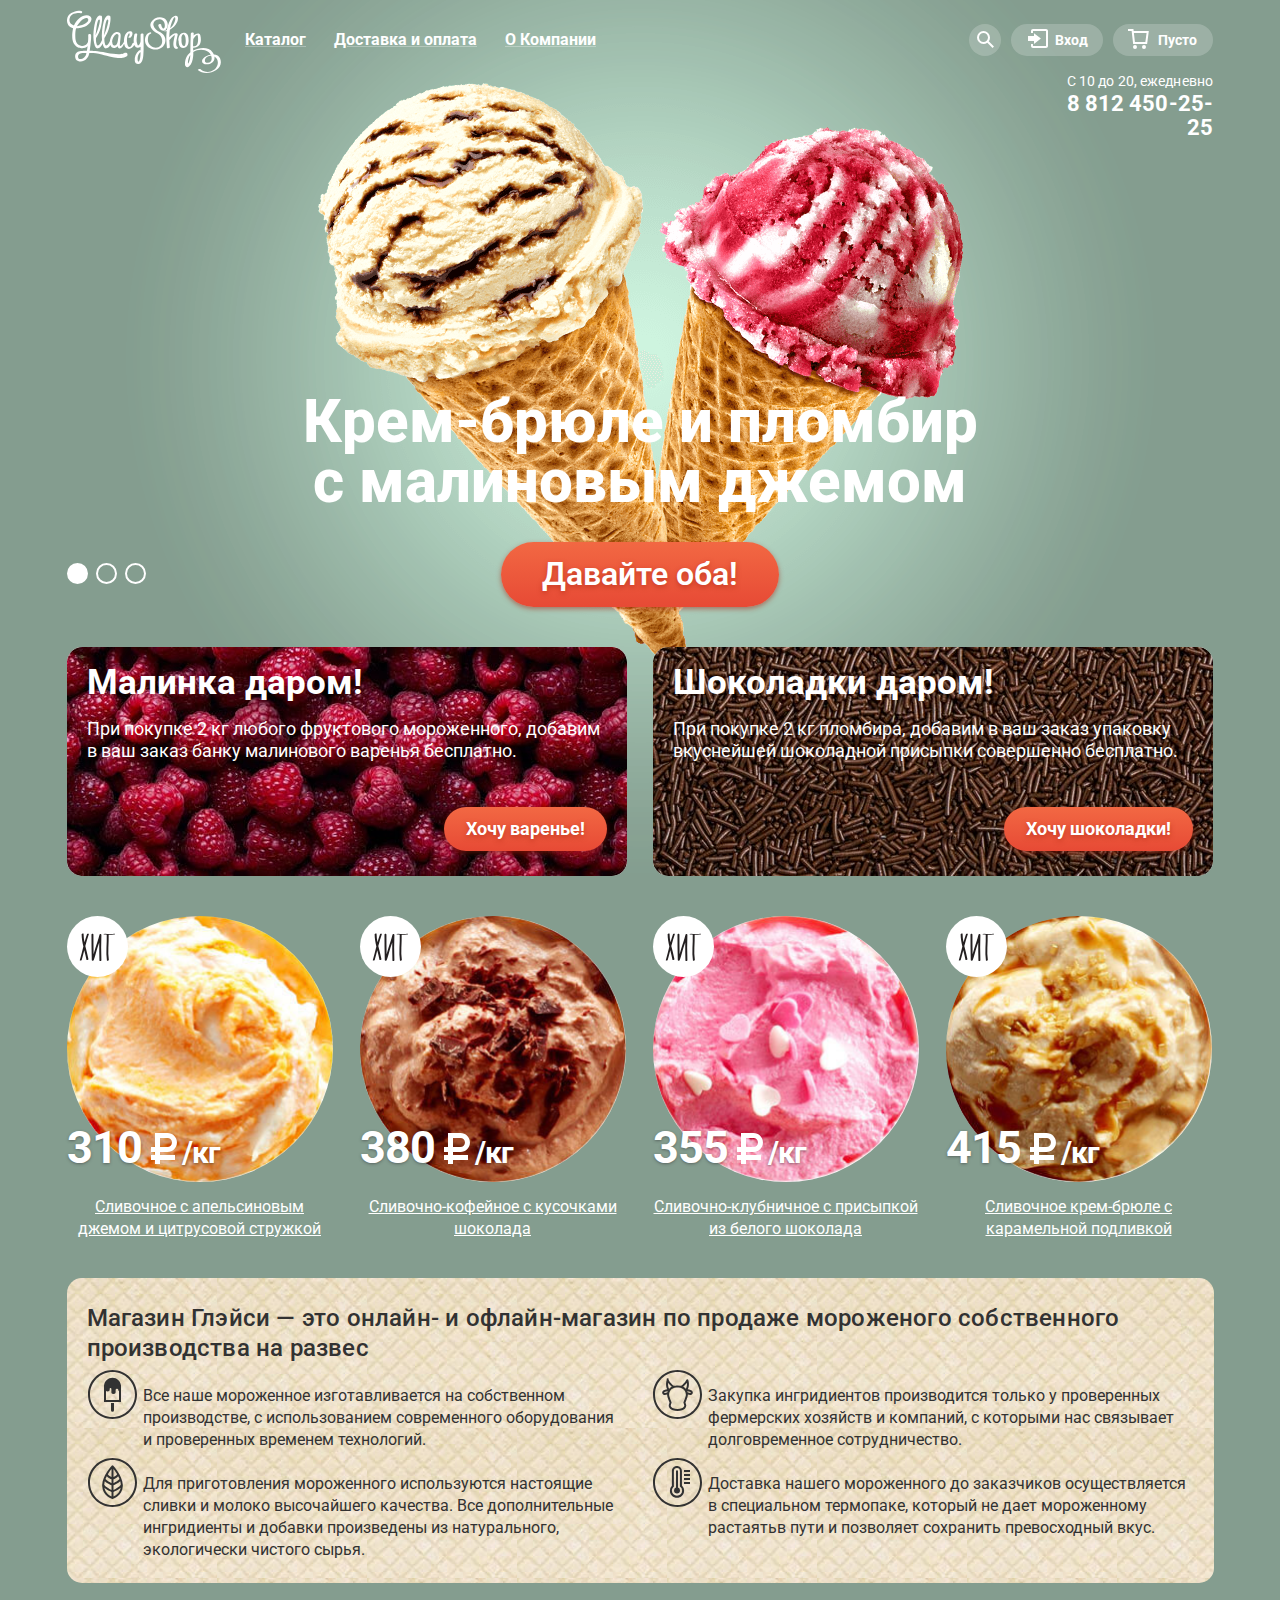
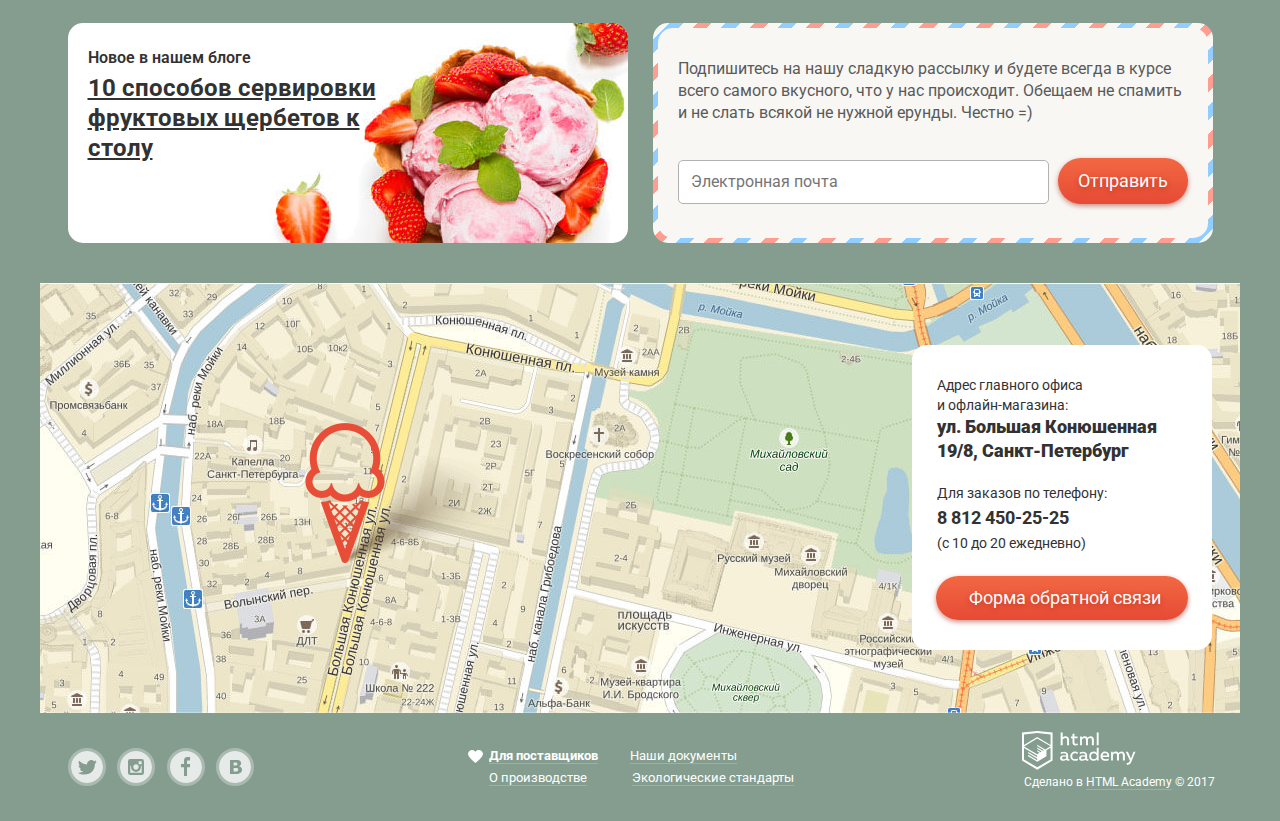
==== index.html @ e9cccf76 "fix bug in IE" ====
<!DOCTYPE html>
<html lang="ru">
  <head>
    <meta charset="UTF-8">
    <title>HTML Academy: Глейси</title>
    <link rel="stylesheet" href="css/normalize.css">
    <link rel="stylesheet" href="css/style.css">
  </head>
  <body>
		<input class="visually-hidden" type="radio" id="product-1" name="toggle" checked>
		<input class="visually-hidden" type="radio" id="product-2" name="toggle">
		<input class="visually-hidden" type="radio" id="product-3" name="toggle">
    <div class="main-content">
    	<div class="site-wrapper">
			  <header class="main-header">
	    	<nav class="header-nav">
		    	<img class="top-header-logo" src="img/svg/logo-big.svg" width="154" height="64" alt="Логотип интернет-магазина мороженного &laquo;Gllacy Shop&raquo;">
		    		<ul class="header-left-navigation-list">
		    			<li class="header-left-navigation-item">
		    				<a class="header-left-navigation-link" href="#">Каталог</a>
				    			<ul class="dropdown-inner">
				    				<li class="dropdown-inner-item dropdown-underline">
				    					<a class="dropdown-inner-link inner-title">Новинки</a>
				    				</li>
				    				<li class="dropdown-inner-item">
				    					<a href="catalog.html" class="dropdown-inner-link">Сливочное</a>
				    				</li>
				    				<li class="dropdown-inner-item">
				    					<a href="#" class="dropdown-inner-link">Щербеты</a>
				    				</li>
				    				<li class="dropdown-inner-item">
				    					<a href="#" class="dropdown-inner-link">Фруктовый лед</a>
				    				</li>
				    				<li class="dropdown-inner-item">
				    					<a href="#" class="dropdown-inner-link">Мелорин</a>
				    				</li>
				    			</ul>
		    				</li>
		    			<li class="header-left-navigation-item">
		    				<a class="header-left-navigation-link" href="#">Доставка и оплата</a>
		    			</li>
		    			<li class="header-left-navigation-item">
		    				<a class="header-left-navigation-link" href="#">О Компании</a>
		    			</li>
		    		</ul>
					<ul class="header-right-navigation-list _main-list">
						<li class="header-right-navigation-item _main-item">
							<a class="header-right-navigation-link user-search _main-search" href="#">
								<svg xmlns="http://www.w3.org/2000/svg" xmlns:xlink="http://www.w3.org/1999/xlink" width="35" height="35" viewBox="0 0 35 35">
									<path class="lens" fill="#FFF" d="M16.958 15.527L11.75 10.32A6.455 6.455 0 0 0 13 6.5 6.5 6.5 0 1 0 6.5 13a6.465 6.465 0 0 0 3.839-1.263l5.205 5.204 1.414-1.414zM6.5 11C4.019 11 2 8.981 2 6.5S4.019 2 6.5 2 11 4.019 11 6.5 8.981 11 6.5 11z"></path>
								</svg>
							</a>
							<form action="#" method="POST">
								<label for="user-search" class="user-search-field">
									<span class="visually-hidden">Поиск</span>
									<input type="text" class="user-search-text common-inputs" id="user-search" name="user-search" placeholder="Что ищем?">
								</label>
							</form>
						</li>
						<li class="header-right-navigation-item _main-item">
							<a class="header-right-navigation-link user-login _main-login" href="#">
								<svg xmlns="http://www.w3.org/2000/svg" xmlns:xlink="http://www.w3.org/1999/xlink" width="21" height="19" viewBox="0 0 21 19">
									<g fill="#FFF">
										<path class="login" d="M6 14.875L12.917 9.5 6 4.125v2.917H-.042v4.917H6z"></path>
										<path class="login" d="M18 0H5C3.9 0 3 .9 3 2v2h2V2h13v15H5v-2H3v2c0 1.1.9 2 2 2h13c1.1 0 2-.9 2-2V2c0-1.1-.9-2-2-2z"></path>
									</g>
								</svg>
								Вход
							</a>
							<ul class="user-login-list">
								<li>
									<h2 class="visually-hidden">Вход в личный кабинет</h2>
									<form class="user-login-form">
										<p class="user-login-item">
											<label for="user-login" class="visually-hidden">Электронная почта</label>
											<input type="text" class="user-email-text input-width common-inputs" name="user-login" id="user-login" placeholder="Электронная почта" required>
										</p>
										<p class="user-login-item">
											<label for="user-password" class="visually-hidden">Пароль</label>
											<input type="text" class="user-password-text input-width common-inputs" name="user-password" id="user-password" placeholder="Пароль" required>
										</p>
										<div class="links-wrapper">
											<p class="links-block">
												<a href="#" class="forgot-password">Забыли пароль?</a>
												<a href="#" class="new-registration">Новая регистрация</a>
											</p>
											<input type="submit" name="form-enter-btn" class="form-enter-btn btn-red-shadow" value="Войти">
										</div>
									</form>								
								</li>
							</ul>
						</li>
						<li class="header-right-navigation-item _main-item">
							<a class="header-right-navigation-link user-basket _main-basket" href="#">
								<svg xmlns="http://www.w3.org/2000/svg" width="21" height="20" viewBox="0 0 21 20">
									<g class="basket" fill="#FFF">
										<path d="M5.657 2.031L5.422 0H0v2h3.64l1.5 13h13.988l1.699-12.969H5.657zM17.372 13H6.922L5.888 4.031h12.66L17.372 13z"></path>
										<circle cx="6.984" cy="18" r="2"></circle><circle cx="15.984" cy="18" r="2"></circle>
									</g>
								</svg>
								Пусто
							</a>
						</li>
					</ul>
	    	</nav>
	  		<p class="header-right-contacts">
					С 10 до 20, ежедневно
					<span class="nav-working-tel">8 812 450-25-25</span>
				</p>
	    </header>

	    <h1 class="visually-hidden">Интернет-магазин мороженного &laquo;Gllacy Shop&raquo;</h1>
			<section class="main-present">
				<figure class="main-slider">
					<div class="slider-controls">
						<label for="product-1">Первый</label>
						<label for="product-2">Второй</label>
						<label for="product-3">Третий</label>
					</div>

					<ul class="slider-list">
						<li class="slider-item current-slide" id="raspberry-slide">
							<h3 class="slide-title">Крем-брюле и пломбир с малиновым джемом</h3>
							<a class="slide-btn-link btn-red-shadow" href="#">Давайте оба!</a>
						</li>
						<li class="slider-item current-slide" id="lemon-slide">
							<h3 class="slide-title">Шоколадный пломбир и лимонный сорбет</h3>
							<a class="slide-btn-link btn-red-shadow" href="#">Давайте оба!</a>
						</li>
						<li class="slider-item current-slide" id="strawberry-slide">
							<h3 class="slide-title">Пломбир с помадкой и клубничный щербет</h3>
							<a class="slide-btn-link btn-red-shadow" href="#">Давайте оба!</a>
						</li>
					</ul>
				</figure>
			</section>
			<section class="promo-block">
				<ul class="promo-list">
					<li class="promo-list-item raspberries-bg">
						<h3 class="promo-third-title">Малинка даром!</h3>
						<p class="promo-text raspberries-description">
							При покупке 2 кг любого фруктового мороженного, добавим в ваш заказ банку малинового варенья бесплатно.
						</p>
						<a class="get-btn raspberries-get-btn btn-red-shadow" href="#">Хочу варенье!</a>
					</li>
					<li class="promo-list-item chokolate-bg">
						<h3 class="promo-third-title">Шоколадки даром!</h3>
						<p class="promo-text chokolate-description">
							При покупке 2 кг пломбира, добавим в ваш заказ упаковку вкуснейшей шоколадной присыпки совершенно бесплатно.
						</p>
						<a class="get-btn chokolate-get-btn btn-red-shadow" href="#">Хочу шоколадки!</a>
					</li>
				</ul>
			</section>
			<section class="catalog-block _main-catalog-block">
				<ul class="catalog-list">
					<li class="catalog-item item-before">
						<img class="catalog-item-img" alt="Сливочное с апельсиновым джемом и цитрусовой стружкой" width="266" height="266" src="img/jpeg/ice-orange.jpg">
						<p class="catalog-item-sum">310 <span class="total-amount">
							<svg xmlns="http://www.w3.org/2000/svg" width="31" height="36" viewBox="0 0 31 36"><path fill="#FFF" d="M11 21h7.451c5.247 0 9.5-4.253 9.5-9.5S23.698 2 18.451 2H6v14H2v5h4v3H2v5h4v4h5v-4h15v-5H11v-3zm0-14h7.451v-.03a4.53 4.53 0 0 1 0 9.06V16H11V7z"></path></svg>
						</span><span class="ice-weight">/кг</span></p>					
						<a class="catalog-item-link" href="#"><h3 class="catalog-item-title">Сливочное с апельсиновым джемом и цитрусовой стружкой</h3></a>
						<a class="catalog-fast-preview btn-red-shadow">Быстрый просмотр</a>
					</li>
					<li class="catalog-item item-before">
						<img class="catalog-item-img" alt="Сливочно-кофейное с кусочками шоколада" width="266" height="266" src="img/jpeg/ice-choco.jpg">
						<p class="catalog-item-sum">380 <span class="total-amount">
							<svg xmlns="http://www.w3.org/2000/svg" width="31" height="36" viewBox="0 0 31 36"><path fill="#FFF" d="M11 21h7.451c5.247 0 9.5-4.253 9.5-9.5S23.698 2 18.451 2H6v14H2v5h4v3H2v5h4v4h5v-4h15v-5H11v-3zm0-14h7.451v-.03a4.53 4.53 0 0 1 0 9.06V16H11V7z"></path></svg>
						</span><span class="ice-weight">/кг</span></p>					
						<a class="catalog-item-link" href="#"><h3 class="catalog-item-title">Сливочно-кофейное с кусочками шоколада</h3></a>
						<a class="catalog-fast-preview btn-red-shadow">Быстрый просмотр</a>
					</li>
					<li class="catalog-item item-before">
						<img class="catalog-item-img" alt="Сливочно-клубничное с присыпкой из белого шоколада" width="266" height="266" src="img/jpeg/ice-strawberry.jpg">
						<p class="catalog-item-sum">355 <span class="total-amount">
							<svg xmlns="http://www.w3.org/2000/svg" width="31" height="36" viewBox="0 0 31 36"><path fill="#FFF" d="M11 21h7.451c5.247 0 9.5-4.253 9.5-9.5S23.698 2 18.451 2H6v14H2v5h4v3H2v5h4v4h5v-4h15v-5H11v-3zm0-14h7.451v-.03a4.53 4.53 0 0 1 0 9.06V16H11V7z"></path></svg>
						</span><span class="ice-weight">/кг</span></p>					
						<a class="catalog-item-link" href="#"><h3 class="catalog-item-title">Сливочно-клубничное с присыпкой из белого шоколада</h3></a>
						<a class="catalog-fast-preview btn-red-shadow">Быстрый просмотр</a>
					</li>
					<li class="catalog-item item-before">
						<img class="catalog-item-img" alt="Сливочное крем-брюле с карамельной подливкой" width="266" height="266" src="img/jpeg/ice-caramel.jpg">
						<p class="catalog-item-sum">415 <span class="total-amount">
							<svg xmlns="http://www.w3.org/2000/svg" width="31" height="36" viewBox="0 0 31 36"><path fill="#FFF" d="M11 21h7.451c5.247 0 9.5-4.253 9.5-9.5S23.698 2 18.451 2H6v14H2v5h4v3H2v5h4v4h5v-4h15v-5H11v-3zm0-14h7.451v-.03a4.53 4.53 0 0 1 0 9.06V16H11V7z"></path></svg>
						</span><span class="ice-weight">/кг</span></p>					
						<a class="catalog-item-link" href="#"><h3 class="catalog-item-title">Сливочное крем-брюле с карамельной подливкой</h3></a>
						<a class="catalog-fast-preview btn-red-shadow">Быстрый просмотр</a>
					</li>
				</ul>
			</section>
			<section class="about-info">			
				<p class="waffle-title">
					<b class="gllacy-title">Магазин Глэйси — это онлайн- и офлайн-магазин по продаже мороженого собственного производства на развес</b>
				</p>
				<ul class="features-list">
					<li class="features-item features-eskimo-icon">
						Все наше мороженное изготавливается на собственном производстве, с использованием современного оборудования и проверенных временем технологий.
					</li>
					<li class="features-item features-cow-icon">
						Закупка ингридиентов производится только у проверенных фермерских хозяйств и компаний, с которыми нас связывает долговременное сотрудничество.
					</li>
					<li class="features-item features-leaf-icon">
						Для приготовления мороженного используются настоящие сливки и молоко высочайшего качества. Все дополнительные ингридиенты и добавки произведены из натурального, экологически чистого сырья.
					</li>
					<li class="features-item features-therm-icon">
						Доставка нашего мороженного до заказчиков осуществляется в специальном термопаке, который не дает мороженному растаятьв пути и позволяет сохранить превосходный вкус.
					</li>
				</ul>
			</section>
			<section class="blog-container">
				<div class="subscription-block-rubric">
					<p class="rubric-text rubric-title">Новое в нашем блоге</p>
					<p class="rubric-text rubric-paragraph">
						<a class="rubric-link" href="#">10 способов сервировки фруктовых щербетов к столу</a>
					</p>
				</div>
				<div class="subscription-block">
					<div class="subscribe-inner">
						<p class="subscribe-info">
							Подпишитесь на нашу сладкую рассылку и будете всегда в курсе всего самого вкусного, что у нас происходит.
							Обещаем не спамить и не слать всякой не нужной ерунды. Честно =)
						</p>
						<form class="subscribe-mailing">
							<label for="email" class="visually-hidden">Электронная почта</label>
							<input type="email" id="email" placeholder="Электронная почта">
							<label for="sent" class="visually-hidden">Отправить</label>
							<button class="btn-sent-email btn-red-shadow" type="submit" id="sent">Отправить</button>
						</form>
					</div>
				</div>
			</section>
			<footer class="main-footer">
				<div class="map-container-pin">
					<div class="address-container">
						<p class="address-normal">Адрес главного офиса и офлайн-магазина:</p>
						<p class="address-bold"><b>ул. Большая Конюшенная 19/8, Санкт-Петербург</b></p>
						<p class="address-normal">Для заказов по телефону:</p>
						<span class="address-bold">8 812 450-25-25</span>
						<p class="address-normal time-interval">(с 10 до 20 ежедневно)</p>
						<a class="callback-btn btn-red-shadow" href="#">Форма обратной связи</a>
					</div>
					<img src="img/jpeg/map.jpg" alt="Наш адрес" class="image-map">
				</div>
				<div class="footer-bottom">
					<ul class="social-list">
						<li class="social-item">
							<a class="social-btn social-btn-twitter" href="#">
								<span class="visually-hidden">Twitter</span>
								<svg xmlns="http://www.w3.org/2000/svg" width="32" height="32" viewBox="0 0 32 32">
									<path class="twitter" fill="#e6ebe9" d="M16 0C7.164 0 0 7.164 0 16c0 8.837 7.164 16 16 16 8.837 0 16-7.163 16-16 0-8.836-7.163-16-16-16zm7.944 12.809c-.251 6.516-3.463 10.832-10.992 10.702h-.486c-.447 0-4.543-.443-5.344-1.823 2.479.19 4.247-.406 5.12-1.136-1.048-.289-2.923-.461-3.251-2.848.384.104.618.221 1.299.113-1.307-.824-2.758-1.519-2.679-3.643.311.317 1.164.518 1.46.457-.768-.233-2.149-3.244-.974-4.781 1.984 1.79 4.075 3.482 7.804 3.643.227-2.214 1.24-3.699 3.168-4.325 1.84-.479 3.255.26 3.901 1.138.737-.224 1.453-.466 2.193-.685-.004.833-.569 1.463-.935 1.709.747.165 1.423-.475 1.423-.475-.184.963-1.094 1.725-1.707 1.954z"></path>
								</svg>
							</a>
						</li>
						<li class="social-item">
							<a class="social-btn social-btn-instagram" href="#">
								<span class="visually-hidden">Instagram</span>
								<svg xmlns="http://www.w3.org/2000/svg" width="32" height="32" viewBox="0 0 32 32">
									<g fill="#e6ebe9">
										<path class="instagram" d="M20.916 16a4.938 4.938 0 1 1-9.877 0c0-.394.051-.773.138-1.14h-.897v6.838h11.396V14.86h-.897c.086.367.137.746.137 1.14z"></path>
										<path class="instagram" d="M15.978 18.659c1.466 0 2.659-1.193 2.659-2.659s-1.193-2.659-2.659-2.659c-1.466 0-2.659 1.193-2.659 2.659s1.192 2.659 2.659 2.659zm2.659-8.357h3.039v3.039h-3.039z"></path>
										<path class="instagram" d="M16 0C7.164 0 0 7.164 0 16c0 8.837 7.164 16 16 16 8.837 0 16-7.163 16-16 0-8.836-7.163-16-16-16zm7.955 21.698a2.285 2.285 0 0 1-2.279 2.279H10.279A2.285 2.285 0 0 1 8 21.698V10.302a2.286 2.286 0 0 1 2.279-2.279h11.396a2.286 2.286 0 0 1 2.279 2.279v11.396z"></path>
									</g>
								</svg>
							</a>
						</li>
						<li class="social-item">
							<a class="social-btn social-btn-facebook" href="#">
								<span class="visually-hidden">Facebook</span>
								<svg xmlns="http://www.w3.org/2000/svg" width="32" height="32" viewBox="0 0 32 32">
									<path class="facebook" fill="#e6ebe9" d="M16 0C7.164 0 0 7.163 0 16s7.164 16 16 16c8.837 0 16-7.164 16-16S24.837 0 16 0zm4.062 9.455h-3.021v3.444h3.021v3.445h-3.021v8.61H14.02v-8.61H11v-3.445h3.021V9.455c0-1.902 1.353-3.445 3.021-3.445h3.021v3.445z"></path>
								</svg>
							</a>
						</li>
						<li class="social-item">
							<a class="social-btn social-btn-vkontakte" href="#">
								<span class="visually-hidden">Vkontakte</span>
								<svg xmlns="http://www.w3.org/2000/svg" width="32" height="32" viewBox="0 0 32 32">
									<g fill="#e6ebe9">
										<path class="vkontakte" d="M16.637 14.495c.402-.019.719-.082.951-.188.326-.145.54-.33.641-.559.101-.229.15-.496.15-.797 0-.232-.058-.465-.174-.697-.116-.232-.322-.405-.617-.517-.264-.1-.592-.155-.984-.165a76.242 76.242 0 0 0-1.652-.014h-.339v2.965h.565c.571 0 1.057-.009 1.459-.028zm1.481 2.589c-.282-.081-.672-.125-1.166-.132a127.97 127.97 0 0 0-1.55-.009h-.79v3.493h.264c1.014 0 1.74-.003 2.18-.009a3.2 3.2 0 0 0 1.212-.245c.377-.157.633-.364.774-.625s.214-.562.214-.9c0-.446-.088-.788-.261-1.03-.17-.241-.464-.423-.877-.543z"></path>
										<path class="vkontakte" d="M16 0C7.164 0 0 7.164 0 16c0 8.837 7.164 16 16 16 8.837 0 16-7.163 16-16 0-8.836-7.163-16-16-16zm6.602 20.531a3.73 3.73 0 0 1-1.124 1.327c-.552.415-1.161.71-1.823.886s-1.501.264-2.519.264h-6.121V8.987h5.443c1.13 0 1.957.038 2.48.113a5.126 5.126 0 0 1 1.561.5c.533.27.929.632 1.189 1.087.26.455.392.975.392 1.558 0 .678-.179 1.278-.536 1.795-.358.518-.863.92-1.517 1.208v.075c.917.182 1.642.559 2.179 1.13.537.571.807 1.325.807 2.261 0 .678-.138 1.283-.411 1.817z"></path>
									</g>
								</svg>
							</a>
						</li>
					</ul>
					<ul class="footer-subnavigation">
						<li class="footer-subnavigation-item">
							<a class="footer-subnavigation-link footer-link-heart" href="#">Для поставщиков</a>
						</li>
						<li class="footer-subnavigation-item">
							<a class="footer-subnavigation-link" href="#">Наши документы</a>
						</li>
						<li class="footer-subnavigation-item">
							<a class="footer-subnavigation-link" href="#">О производстве</a>
						</li>
						<li class="footer-subnavigation-item">
							<a class="footer-subnavigation-link" href="#">Экологические стандарты</a>
						</li>
					</ul>
					<div class="footer-copyright">
						<p class="footer-copyright-text">
							<a class="go-to-htmlacademy" href="https://htmlacademy.ru/intensive/htmlcss">
								<img src="img/svg/logo-htmlacademy-small.svg" alt="Логотип HTMLAcademy" width="120" height="39" class="footer-studio-logo">
							</a>
							Сделано в <a class="footer-studio-label" href="https://htmlacademy.ru/intensive/htmlcss">HTML Academy</a> © 2017
						</p>
					</div>
				</div>
			</footer>
				<div class="fixed-wrap fixed-wrap__modal">
					<div class="modal">
						<div class="modal-container">
							<div class="move-container"></div>
							<form class="feedback-form">
								<button class="feedback-btn-close" type="button">
									<span class="visually-hidden">Закрыть модальное окно</span>
								</button>
								<p class="feedback-title">Мы обязательно вам ответим!</p>
								<label for="feedback-name"></label>
								<input class="feedback-name common-inputs" type="text" id="feedback-name" name="feedback-name" placeholder="Как Вас зовут?">
								<label for="feedback-email"></label>
								<input class="feedback-email common-inputs" type="email" id="feedback-email" name="feedback-email" placeholder="Ваша почта для ответа?">
								<textarea class="feedback-area" name="feedback-area" id="feedback-area" cols="45" rows="7" placeholder="Напишите что-нибудь..."></textarea>
								<input class="btn-feedback-submit btn-red-shadow" type="submit" value="Отправить">
							</form>
						</div>
					</div>
				</div>
			</div>
    </div>
    <script src="js/main.js"></script>
  </body>
</html>
---- css/style.css ----
@import url('https://fonts.googleapis.com/css?family=Roboto:400,700&subset=cyrillic');

html,
body
{
    margin: 0;
    padding: 0;
}

body
{
    font-family: 'roboto', 'Arial', sans-serif;
    font-size: 16px;
    line-height: 20px;
}

.main-content
{
    -webkit-transition: background-image .5s ease,
    background-color .5s ease;
    -o-transition: background-image .5s ease,
    background-color .5s ease;
    transition: background-image .5s ease,
    background-color .5s ease;

    color: #fff;
    background-color: #849d8f;
    background-image: url(../img/jpeg/ice-big.png);
    background-repeat: no-repeat;
    background-position: top center;
}

.site-wrapper
{
    width: 1200px;
    margin: 0 auto;
}

.main-content::before,
.main-content::after
{
    visibility: hidden;

    content: '';
}

.main-content::before
{
    background-image: url(../img/jpeg/ice-big-2.png);
}

.main-content::after
{
    background-image: url(../img/jpeg/ice-big-3.png);
}

input[type='email'],
.common-inputs,
.feedback-area
{
    min-width: 345px;
    margin-right: 5px;
    padding: 10px;

    border: 1px solid #b2b2b2;
    border-radius: 5px;
    background-color: #fff;
}

input[type='email']:hover,
.common-inputs:hover
{
    -webkit-box-shadow: 0 0 0 1px rgba(211, 211, 210, 1) inset;
            box-shadow: 0 0 0 1px rgba(211, 211, 210, 1) inset;
}

.header-left-navigation-list,
.header-right-navigation-list,
.catalog-item,
.breadcrumbs-item,
.pagination-item,
.features-item,
.user-login-list
{
    list-style-type: none;
}

.header-left-navigation-link,
.main-navigation-link,
.catalog-navigation-link,
.page-number
{
    font-weight: bold;

    text-decoration: none;

    color: #fff;
    border-bottom: 1px solid rgb(157, 177, 165);
}

.main-header
{
    -webkit-box-sizing: border-box;
            box-sizing: border-box;
    padding: 10px 27px 0 27px;
    position: relative;
}

.header-nav
{
	position: relative;
    display: -webkit-box;
    display: -ms-flexbox;
    display: flex;
    margin-right: auto;
    margin-left: auto;

    -webkit-box-align: center;

        -ms-flex-align: center;

            align-items: center;
    -ms-flex-wrap: wrap;
        flex-wrap: wrap;
}

.top-header-logo
{
    -ms-flex-item-align: start;
        align-self: flex-start;
}

.header-left-navigation-list
{
display: -webkit-box;
display: -ms-flexbox;
display: flex;
    margin: 0;
    padding: 0;
    padding-left: 8px;
    -webkit-box-align: center;
        -ms-flex-align: center;
            align-items: center;
    -ms-flex-wrap: wrap;
        flex-wrap: wrap;
    margin-left: 2px;
}

._inner-left-nav-list {
	margin-bottom: 7px;
	margin-left: 2px;
}

.header-left-navigation-item
{
		position: relative;
    padding-bottom: 5px;
}

.header-left-navigation-link
{
    display: inline-block;
    padding: 7px 14px;
    border-bottom: none;
    font-size: 16px;
    line-height: 18px;
    -webkit-text-decoration: underline solid rgba(255, 255, 255, .3);
            text-decoration: underline solid rgba(255, 255, 255, .3);
}

.__page-active
{
    border-radius: 20px;
    background-color: #d07058;
    text-decoration: none;
}

.header-left-navigation-item:hover .header-left-navigation-link
{
    color: #000;
    border-bottom: none;
    border-radius: 25px;
    background-color: #fff;
}

.header-left-navigation-link:not(.__page-active):active {
  -webkit-box-shadow: inset 0px 2px 2px 0px rgba(105, 105, 105, .9);
          box-shadow: inset 0px 2px 2px 0px rgba(105, 105, 105, .9);
  background-color: #eaeaea;
  color: #000;
}

.header-left-navigation-item:hover .dropdown-inner
{
    display: block;
}

.dropdown-inner
{
    position: absolute;
    z-index: 1;
    top: 37px;

    display: none;
    overflow: hidden;

    width: 145px;
    margin: 0;
    padding: 0;

    list-style: none;

    border-radius: 5px;
    background-color: #f7f6f1;
}

.dropdown-inner-item
{
    width: 100%;
}

.dropdown-inner-link
{
    display: inline-block;

    width: 100%;
    padding: 7px 15px;

    text-decoration: none;

    color: #000;
}

.__link-active
{
    background-color: #d07058;
}

.dropdown-inner-link:not(.inner-title):hover
{
    background-color: rgba(251, 222, 216, .9);
}

.dropdown-inner-link:not(.__link-active):not(.inner-title):active {
	background-color: rgba(246, 181, 165, .9);
}

.inner-title
{
    font-weight: bold;

    background-image: -webkit-gradient(linear, left top, left bottom, from(#d1d0ce), to(#d1d0ce));

    background-image: -webkit-linear-gradient(#d1d0ce, #d1d0ce);

    background-image: -o-linear-gradient(#d1d0ce, #d1d0ce);

    background-image: linear-gradient(#d1d0ce, #d1d0ce);
    background-repeat: no-repeat;
    background-position: left 7px bottom;
    background-size: 128px 1px;
}

.header-right-navigation-list
{
    display: -webkit-box;
    display: -ms-flexbox;
    display: flex;

    width: 450px;
    margin: 0;
    margin-left: auto;
    padding: 0;

    -webkit-box-pack: end;

        -ms-flex-pack: end;

            justify-content: flex-end;
    -webkit-box-align: center;
        -ms-flex-align: center;
            align-items: center;
    -ms-flex-wrap: wrap;
        flex-wrap: wrap;
    font-size: 14px;
    line-height: 16px;
    margin-bottom: 7px;
}

._main-list {
	margin-bottom: 0;
}

.header-right-navigation-item {
	margin-left: 10px;
    position: relative;
    padding-bottom: 5px;
}

.header-right-navigation-item:hover .goods-of-basket
{
    z-index: 4;

    display: -webkit-box;

    display: -ms-flexbox;

    display: flex;
}

.header-right-navigation-link
{
    font-weight: bold;

    display: inline-block;
    vertical-align: middle;
    text-decoration: none;

    color: #fff;
}

.header-right-navigation-link:active {
  -webkit-box-shadow: inset 0px 2px 2px 0px rgba(105, 105, 105, .9);
          box-shadow: inset 0px 2px 2px 0px rgba(105, 105, 105, .9);
  background-color: #eaeaea;
  color: #000;
}

.user-search
{
    position: relative;

    width: 32px;
    height: 32px;

    text-align: center;

    border-radius: 50%;
    background-color: rgba(255, 255, 255, .2);
}

.header-right-navigation-item:hover .user-search,
.header-right-navigation-item:hover .user-login,
.header-right-navigation-item:hover .user-basket
{
    cursor: pointer;

    color: #000;
    background-color: #fff;
}

.user-search svg
{
    position: absolute;
top: 7px;
    left: 8px;
}

.header-right-navigation-item:hover svg .lens,
.header-right-navigation-item:hover svg .login,
.header-right-navigation-item:hover svg .basket
{
    fill: #000;
}

.user-search-field
{
    position: absolute;
    top: 37px;
    right: 0;

    display: none;

    padding: 20px 10px;

    border-radius: 5px;
    background-color: #f7f6f1;
    -webkit-box-shadow: 0 10px 30px 0 rgba(0, 0, 0, .5);
            box-shadow: 0 10px 30px 0 rgba(0, 0, 0, .5);
}

.header-right-navigation-item:hover .user-search-field
{
    display: block;
    z-index: 1;
}

.header-right-navigation-item:hover
{
    border-radius: 20px;
}

.user-search-field .user-search-text
{
    width: 310px;
    margin-right: 0;
}

.user-login
{
    position: relative;

    -webkit-box-sizing: border-box;
            box-sizing: border-box;
    width: 92px;
    padding-top: 8px;
    padding-bottom: 8px;
    padding-left: 28px;

    text-align: center;

    border-radius: 25px;
    background-color: rgba(255, 255, 255, .2);
}

.user-login svg
{
    position: absolute;
    top: 5px;
    left: 17px;
}

.user-login-list
{
    position: relative;

    display: none;
}

.header-right-navigation-item:hover .user-login-list
{
    display: block;
}

.user-login-form
{
    position: absolute;
    z-index: 1;
    top: 5px;
    right: 0;

    -webkit-box-sizing: border-box;
            box-sizing: border-box;
    width: 275px;
    padding: 20px 20px;

    border-radius: 5px;
    background-color: #f7f6f1;
    -webkit-box-shadow: 0 10px 30px 0 rgba(0, 0, 0, .5);
            box-shadow: 0 10px 30px 0 rgba(0, 0, 0, .5);
}

.user-login-item
{
    margin: 0;
    margin-bottom: 20px;
}

.links-wrapper
{
    display: -webkit-box;
    display: -ms-flexbox;
    display: flex;
    -webkit-box-orient: horizontal;
    -webkit-box-direction: reverse;
        -ms-flex-direction: row-reverse;
            flex-direction: row-reverse;

    -ms-flex-wrap: wrap;

        flex-wrap: wrap;
}

.links-block
{
    font-size: 13px;
    line-height: 24px;

    width: 120px;
    margin: 0;
    margin-left: 15px;
}

.links-block a
{
    color: #000;
}

.links-block a:hover,
.footer-studio-label:hover,
.footer-subnavigation-link:hover,
.catalog-item-link:hover,
.rubric-link:hover,
.catalog-navigation-link:hover
{
    color: #e84d37;
}

.input-width
{
    -webkit-box-sizing: border-box;
            box-sizing: border-box;
    min-width: 100%;
}

.form-enter-btn
{
    font-weight: bold;

    padding: 17px 25px;

    text-align: center;

    color: #fff;
    border: none;
    border-radius: 30px;
    background-image: -webkit-gradient(linear, left bottom, left top, from(#e74a35), to(#f26843));
    background-image: -webkit-linear-gradient(bottom, #e74a35, #f26843);
    background-image: -o-linear-gradient(bottom, #e74a35, #f26843);
    background-image: linear-gradient(to top, #e74a35, #f26843);
}

.user-basket
{
    position: relative;

    -webkit-box-sizing: border-box;
            box-sizing: border-box;
width: 117px;
    padding-top: 8px;
    padding-bottom: 8px;
    padding-left: 42px;
    padding-right: 13px;

    text-align: center;

    border-radius: 25px;
    background-color: rgba(255, 255, 255, .2);
}

.user-basket svg
{
    position: absolute;
    top: 5px;
    left: 15px;
}

._main-basket {
	width: 100px;
}

.__not-empty-basket
{
    color: #000;
    background-color: #fff;
}

.__not-empty-basket svg #basket
{
    fill: #000;
}

.goods-of-basket
{
    font-size: 13px;
    line-height: 16px;

    position: absolute;
    z-index: 1;
    top: 37px;
    right: 0;

    display: -webkit-box;

    display: -ms-flexbox;

    display: flex;
    display: none;

    -webkit-box-sizing: border-box;

            box-sizing: border-box;
    width: 540px;
    padding: 0;
    padding: 25px 15px 5px 15px;

    list-style: none;

    color: #000;
    border-radius: 5px;
    background-color: #f7f6f1;
    -webkit-box-shadow: 0 10px 30px 0 rgba(0, 0, 0, .5);
            box-shadow: 0 10px 30px 0 rgba(0, 0, 0, .5);

    -ms-flex-wrap: wrap;

        flex-wrap: wrap;
}

.basket-goods-wrapper
{
    position: relative;
}

.basket-goods-list
{
    display: -webkit-box;
    display: -ms-flexbox;
    display: flex;

    padding: 0;

    list-style: inherit;

    -ms-flex-wrap: wrap;

        flex-wrap: wrap;
}

.basket-line
{
    position: absolute;
    left: 0;

    width: 500px;
    height: 1px;

    background-color: #cacac7;
}

.basket-goods-item
{
    position: relative;

    display: -webkit-box;

    display: -ms-flexbox;

    display: flex;

    margin-bottom: 35px;

    -webkit-box-align: center;

        -ms-flex-align: center;

            align-items: center;
}

.goods-delete-btn
{
    position: relative;
    left: -7px;

    display: inline-block;

    padding: 10px;

    cursor: pointer;

    border: none;
    background: transparent;
}

.goods-item-logo
{
    width: 32px;
    height: 32px;
    margin-right: 15px;
    margin-left: 20px;

    border-radius: 50%;
    background-repeat: no-repeat;
    background-size: cover;
}

.goods-orange
{
    background-image: url(../img/jpeg/ice-orange.jpg);
}

.goods-strawberry
{
    background-image: url(../img/jpeg/ice-strawberry.jpg);
}

.goods-item-title
{
    margin: 0;
    margin-right: 30px;
}

.goods-delete-btn::before,
.goods-delete-btn::after
{
    position: absolute;
    top: 10px;
    left: 2px;

    display: inline-block;

    width: 15px;
    height: 1px;

    content: '';

    background-color: #000;
}

.goods-delete-btn::before
{
    -webkit-transform: rotate(45deg);
        -ms-transform: rotate(45deg);
            transform: rotate(45deg);
}

.goods-delete-btn::after
{
    -webkit-transform: rotate(-45deg);
        -ms-transform: rotate(-45deg);
            transform: rotate(-45deg);
}

.goods-item-count
{
    margin-right: 30px;
}

.goods-item-sum {
	color: #a6a6a5;
}

.goods-summary-list
{
    display: -webkit-box;
    display: -ms-flexbox;
    display: flex;
    -webkit-box-orient: vertical;
    -webkit-box-direction: normal;
        -ms-flex-direction: column;
            flex-direction: column;

    width: 180px;
    margin-top: 10px;
    margin-left: auto;
    padding: 0;

    list-style: none;

    -webkit-box-pack: end;

        -ms-flex-pack: end;

            justify-content: flex-end;
}

.goods-total-sum
{
    font-size: 15px;
    font-weight: bold;
    line-height: 18px;

    margin: 0;
    margin-bottom: 20px;

    text-align: right;
}

.goods-purchase-btn
{
    font-size: 18px;
    font-weight: bold;
    line-height: 24px;

    padding: 10px 15px;

    text-align: center;

    color: #fff;
    border: none;
    border-radius: 30px;
    background-image: -webkit-gradient(linear, left bottom, left top, from(#e74a35), to(#f26843));
    background-image: -webkit-linear-gradient(bottom, #e74a35, #f26843);
    background-image: -o-linear-gradient(bottom, #e74a35, #f26843);
    background-image: linear-gradient(to top, #e74a35, #f26843);
}

.header-right-contacts
{
  width: 170px;
  position: absolute;
  right: 27px;
  top: 59px;
  font-size: 14px;
  line-height: 16px;
  text-align: right;
  letter-spacing: 0.1px;
}

._inner-page-contacts {
	position: absolute;
	right: 0px;
  top: 49px;
}

.nav-working-time {
	text-align: right;
	margin-bottom: 2px;
}

.nav-working-tel
{
    font-size: 22px;
    font-weight: bold;
    line-height: 24px;
    display: inline-block;
    padding-top: 3px;
}

.visually-hidden
{
    position: absolute;

    overflow: hidden;
    clip: rect(0 0 0 0);

    width: 1px;
    height: 1px;
    margin: -1px;
    padding: 0;

    white-space: nowrap;

    border: 0;

    -webkit-clip-path: inset(100%);

            clip-path: inset(100%);
}

.inner-content
{
    background-image: none;
}

.main-present
{
    position: relative;
    margin-bottom: 40px;
    padding-top: 318px;
    text-align: center;
    color: #fff;
}

.main-slider
{
    position: relative;

    margin: 0;

    text-align: center;
}

.slider-list
{
    margin: 0;
    padding: 0;

    list-style: none;
}

.current-slide
{
    display: none;
}

.slide-title
{
    font-size: 60px;
    line-height: 60px;
    font-weight: 800;

    width: 700px;
    margin: 0 auto;
    margin-bottom: 30px;
}

.slider-controls
{
		font-size: 0;
		position: absolute;
		z-index: 3;
    bottom: 23px;
    left: 27px;
}

.slider-controls label
{
    display: inline-block;

    width: 17px;
    height: 17px;
    margin-right: 8px;

    cursor: pointer;
    vertical-align: top;

    border: 2px solid #fff;
    border-radius: 50%;
    background-color: transparent;
}

.slider-controls label:hover {
	background-color: rgba(255, 255, 255, .3);
}

#pduct-1:checked ~ .main-content
{
    background-color: #849d8f;
    background-image: url(../img/jpeg/ice-big.png);
}

#product-2:checked ~ .main-content
{
    background-color: #8996a6;
    background-image: url(../img/jpeg/ice-big-2.png);
}

#product-3:checked ~ .main-content
{
    background-color: #9d8b84;
    background-image: url(../img/jpeg/ice-big-3.png);
}

#product-1:checked ~ .main-content #raspberry-slide,
#product-2:checked ~ .main-content #lemon-slide,
#product-3:checked ~ .main-content #strawberry-slide
{
    display: inline-block;
}

#product-1:checked ~ .main-content label[for='product-1'],
#product-2:checked ~ .main-content label[for='product-2'],
#product-3:checked ~ .main-content label[for='product-3']
{
    background-color: #fff;
}

.btn-red-shadow
{
    -webkit-box-shadow: 0 2px 5px 0 rgba(160, 32, 11, .5);
            box-shadow: 0 2px 5px 0 rgba(160, 32, 11, .5);
    text-shadow: 0 2px 5px rgba(160, 32, 11, .5);
}

.btn-red-shadow:hover
{
    cursor: pointer;

    background-color: #f17b64;
    background-image: none;
    -webkit-box-shadow: 0 2px 5px 0 rgba(172, 16, 0, .9);
            box-shadow: 0 2px 5px 0 rgba(172, 16, 0, .9);
    text-shadow: 0 2px 10px rgba(160, 32, 11, .9);
}

.btn-red-shadow:active
{
    cursor: pointer;

    outline: none;
    background-color: #f17b64;
    background-image: none;
    -webkit-box-shadow: inset 0 2px 5px 0 rgba(160, 32, 11, .5);
            box-shadow: inset 0 2px 5px 0 rgba(160, 32, 11, .5);
    text-shadow: 0 2px 10px rgba(160, 32, 11, .9);
}

.slide-btn-link
{
    font-size: 32px;
    font-weight: 600;
    line-height: 41px;
    display: inline-block;
    padding: 12px 41px;
    cursor: pointer;
    text-align: center;
    vertical-align: top;
    text-decoration: none;
    color: #fff;
    border: none;
    border-radius: 40px;
    background-image: -webkit-gradient(linear, left bottom, left top, from(#e74a35), to(#f26843));
    background-image: -webkit-linear-gradient(bottom, #e74a35, #f26843);
    background-image: -o-linear-gradient(bottom, #e74a35, #f26843);
    background-image: linear-gradient(to top, #e74a35, #f26843);
}

.__current-slide
{
    background-color: #fff;
}

.promo-block
{
    margin-bottom: 40px;
}

.promo-third-title
{
    font-size: 35px;
    font-weight: bold;
    line-height: 41px;
    margin: 0;
}

.promo-text
{
    font-size: 18px;
    line-height: 22px;
    margin: 0;
    padding-top: 15px;
    padding-bottom: 45px;
}

.get-btn
{
    font-size: 18px;
    font-weight: bold;
    line-height: 24px;
    margin-left: auto;
    padding: 10px 22px;
    text-align: center;
    text-decoration: none;
    color: #fff;
    border-radius: 25px;
    background-image: -webkit-gradient(linear, left bottom, left top, from(#e74a35), to(#f26843));
    background-image: -webkit-linear-gradient(bottom, #e74a35, #f26843);
    background-image: -o-linear-gradient(bottom, #e74a35, #f26843);
    background-image: linear-gradient(to top, #e74a35, #f26843);
}

.promo-list
{
    display: -webkit-box;
    display: -ms-flexbox;
    display: flex;

    padding: 0;

    -ms-flex-wrap: wrap;

        flex-wrap: wrap;
    -webkit-box-pack: justify;
        -ms-flex-pack: justify;
            justify-content: space-between;
}

.promo-list-item
{
    display: -webkit-box;
    display: -ms-flexbox;
    display: flex;
    -webkit-box-orient: vertical;
    -webkit-box-direction: normal;
        -ms-flex-direction: column;
            flex-direction: column;
    -webkit-box-sizing: border-box;
            box-sizing: border-box;
    width: 560px;
    padding: 15px 20px;
    padding-bottom: 25px;
    list-style-type: none;
    border-radius: 15px;
}

.raspberries-bg
{
    margin-left: 27px;

    background-color: rgba(186, 46, 81, .9);
    background-image: url(../img/jpeg/raspberry-bg.jpg);
    background-repeat: no-repeat;
}

.chokolate-bg
{
    margin-right: 27px;

    background-color: rgba(97, 78, 73, .9);
    background-image: url(../img/jpeg/chokolate-bg.jpg);
    background-repeat: no-repeat;
}

.catalog-block {
	padding-left: 28px;
	margin-bottom: 45px;
}

._main-catalog-block {
	margin-bottom: 22px;
}

.catalog-list
{
    position: relative;
left: -1px;
    display: -webkit-box;
    display: -ms-flexbox;
    display: flex;
    -ms-flex-wrap: wrap;
        flex-wrap: wrap;
    -webkit-box-pack: start;
        -ms-flex-pack: start;
            justify-content: flex-start;

    margin: 0;
    margin-left: auto;
    margin-right: auto;
    padding-left: 0;
}

.catalog-item
{
    position: relative;

    width: 265px;

    text-align: center;
}

.item-padding
{
    padding-bottom: 25px;
}

.catalog-item:not(:nth-child(4n))
{
    margin-right: 28px;
}

.item-before::before
{
    position: absolute;
    z-index: 4;

    content: url(../img/svg/icon-circle-hit.svg);
}

.catalog-item:hover::after
{
    position: absolute;
    z-index: -1;
    top: -10px;
    left: -10px;

    width: 285px;
    height: 405px;

    content: '';

    border-radius: 10px;
    background-color: rgba(255, 255, 255, 0.2);
    -webkit-box-shadow: 0px 5px 20px 0px rgba(0, 0, 0, .5);
            box-shadow: 0px 5px 20px 0px rgba(0, 0, 0, .5);
}

.catalog-item:hover
{
    z-index: 3;
}

.catalog-item:hover .catalog-fast-preview
{
    display: block;
}

.catalog-item-img
{
    z-index: 5;

    border-radius: 50%;
}

.link-description {
  padding-right: 5px;
  padding-left: 5px;
}

.catalog-item-link
{
    z-index: 5;

    text-align: center;

    color: #fff;
}

.catalog-item-title
{
    font-size: 16px;
    font-weight: 400;
    line-height: 22px;

    z-index: 5;
}

.catalog-item-sum
{
    font-size: 45px;
    font-weight: bold;
    line-height: 54px;

    z-index: 5;

    margin: 0;
    margin-top: -66px;

    text-align: left;
		letter-spacing: -0.8px;
    text-shadow: 0 1px 3px rgba(49, 50, 53, .5);
}

.total-amount,
.inner-amount {
		position: relative;
		top: 4px;
		left: -4px;
		font-weight: 400;
}

.catalog-fast-preview
{
    font-size: 18px;
    font-weight: bold;
    line-height: 24px;

    position: absolute;
    right: 32px;

    display: none;

    width: 170px;
    padding: 10px 20px;

    border-radius: 25px;
    background-image: -webkit-gradient(linear, left bottom, left top, from(#e74a35), to(#f26843));
    background-image: -webkit-linear-gradient(bottom, #e74a35, #f26843);
    background-image: -o-linear-gradient(bottom, #e74a35, #f26843);
    background-image: linear-gradient(to top, #e74a35, #f26843);
}

.ice-weight
{
		position: relative;
    left: -12px;
    font-size: 30px;
    font-weight: bold;
    line-height: 55px;
}

.about-info
{
    width: 1147px;
    margin-right: auto;
    margin-bottom: 40px;
    margin-left: auto;

    color: #323232;
    border-radius: 15px;
    background-color: rgba(231, 218, 192, .9);
    background-image: url(../img/jpeg/waffle-pattern.jpg);
}

.waffle-title
{
    margin-bottom: 22px;
    padding-top: 25px;
    padding-left: 20px;
}

.gllacy-title
{
    font-size: 24px;
    font-weight: 500;
    line-height: 30px;
    letter-spacing: .2px;
}

.features-list
{
    position: relative;
    display: -webkit-box;
    display: -ms-flexbox;
    display: flex;
    margin: 0;
    padding: 0 26px 0 76px;
    -ms-flex-wrap: wrap;
        flex-wrap: wrap;
    -webkit-box-pack: justify;
        -ms-flex-pack: justify;
            justify-content: space-between;
}

.features-item
{
    position: relative;
    width: 480px;
    margin-bottom: 22px;
    font-size: 16px;
    line-height: 22px;
}

.features-item::before
{
    position: absolute;
    top: -15px;
    left: -55px;
}

.features-eskimo-icon::before
{
    content: url(../img/svg/icon-eskimo.svg);
}

.features-leaf-icon::before
{
    content: url(../img/svg/icon-leaf.svg);
}

.features-cow-icon::before
{
    content: url(../img/svg/icon-cow.svg);
}

.features-therm-icon::before
{
    content: url(../img/svg/icon-thermometer.svg);
}

.blog-container
{
    display: -webkit-box;
    display: -ms-flexbox;
    display: flex;
    margin-bottom: 40px;
    -webkit-box-pack: center;
        -ms-flex-pack: center;
            justify-content: center;
}

.subscription-block-rubric
{
    display: -webkit-box;
    display: -ms-flexbox;
    display: flex;
    -webkit-box-orient: vertical;
    -webkit-box-direction: normal;
        -ms-flex-direction: column;
            flex-direction: column;

    -webkit-box-sizing: border-box;

            box-sizing: border-box;
    width: 560px;
    min-height: 220px;
    margin-right: 25px;
    padding: 20px;

    border-radius: 15px;
    background-color: rgba(243, 208, 215, .5);
    background-image: url(../img/jpeg/strawberry-bg.jpg);
    background-repeat: no-repeat;
}

.rubric-title
{
    font-weight: 600;
    margin-top: 5px;
    margin-bottom: 5px;
    color: #323232;
}

.rubric-text
{
    width: 300px;
}

.rubric-paragraph
{
    margin: 0;
}

.rubric-link
{
    font-size: 24px;
    font-weight: bold;
    line-height: 30px;

    color: #323232;
}

.subscription-block
{
    -webkit-box-sizing: border-box;
            box-sizing: border-box;
    width: 560px;
    padding: 5px;

    color: #5a5a5a;
    border-radius: 15px;
    background-image: -webkit-repeating-linear-gradient(135deg,
    #f8f7f4,
    #f8f7f4 10px,
    #92cdff 10px,
    #92cdff 20px,
    #f8f7f4 20px,
    #f8f7f4 30px,
    #fe9e90 30px,
    #fe9e90 40px);
    background-image: -o-repeating-linear-gradient(135deg,
    #f8f7f4,
    #f8f7f4 10px,
    #92cdff 10px,
    #92cdff 20px,
    #f8f7f4 20px,
    #f8f7f4 30px,
    #fe9e90 30px,
    #fe9e90 40px);
    background-image: repeating-linear-gradient(-45deg,
    #f8f7f4,
    #f8f7f4 10px,
    #92cdff 10px,
    #92cdff 20px,
    #f8f7f4 20px,
    #f8f7f4 30px,
    #fe9e90 30px,
    #fe9e90 40px);
}

.subscribe-info
{
    margin: 0;
    padding-top: 5px;
    padding-bottom: 34px;
    font-size: 16px;
    line-height: 22px;
}

.subscribe-inner
{
    -webkit-box-sizing: border-box;
            box-sizing: border-box;
    width: 550px;
    min-height: 210px;
    margin: auto;
    padding: 25px 20px 20px 20px;

    border-radius: 15px;
    background-color: #f8f7f4;
}

.subscribe-mailing input[type="email"] {
	padding: 12px;
}

.btn-sent-email,
.btn-feedback-submit
{
    width: 130px;
    padding: 11px 20px;
    color: #fff;
    border: none;
    border-radius: 25px;
    background-image: -webkit-gradient(linear, left bottom, left top, from(#e74a35), to(#f26843));
    background-image: -webkit-linear-gradient(bottom, #e74a35, #f26843);
    background-image: -o-linear-gradient(bottom, #e74a35, #f26843);
    background-image: linear-gradient(to top, #e74a35, #f26843);
    font-size: 18px;
    line-height: 24px;
}

.main-footer
{
    position: relative;
    padding-bottom: 30px;
}

.address-container
{
    position: absolute;
    z-index: 1;
    top: 62px;
    right: 28px;

    display: -webkit-box;

    display: -ms-flexbox;

    display: flex;
    -webkit-box-orient: vertical;
    -webkit-box-direction: normal;
        -ms-flex-direction: column;
            flex-direction: column;

    -webkit-box-sizing: border-box;

            box-sizing: border-box;
    width: 300px;
    padding-top: 10px;
    padding-left: 25px;

    color: #323232;
    border-radius: 15px;
    background-color: #fff;
}

.address-normal
{
    font-size: 14px;
    line-height: 20px;

    margin: 0;
}

.address-normal:first-child
{
    margin-top: 20px;
    width: 155px;
}

.address-normal:nth-child(3)
{
    margin-top: 20px;
    margin-bottom: 3px;
}

.time-interval {
	margin-top: 3px;
}

.address-bold
{
    font-size: 18px;
    font-weight: bold;
    line-height: 24px;

    width: 225px;
    margin: 0;
}



.address-bold:last-child {
	padding-bottom: 5px;
}

.callback-btn
{
		font-size: 18px;
		text-align: right;
		line-height: 24px;
		width: 198px;
		margin-top: 23px;
		margin-bottom: 30px;
		margin-left: -1px;
		padding-top: 10px;
		padding-bottom: 10px;
		padding-left: 27px;
		padding-right: 27px;
		text-decoration: none;
		color: #fff;
		border-radius: 24px;
		background-image: -webkit-gradient(linear, left bottom, left top, from(#e74a35), to(#f26843));
		background-image: -webkit-linear-gradient(bottom, #e74a35, #f26843);
		background-image: -o-linear-gradient(bottom, #e74a35, #f26843);
		background-image: linear-gradient(to top, #e74a35, #f26843);
}

.map-container-pin
{
    position: relative;

    min-height: 430px;
}

.image-map
{
    position: absolute;
}

.map-container-pin::before
{
    position: absolute;
    z-index: 1;
    top: 140px;
    left: 265px;

    content: url(../img/jpeg/icon-pin.png);
}

.social-list,
.footer-subnavigation
{
    list-style-type: none;
}

.footer-bottom
{
    display: -webkit-box;
    display: -ms-flexbox;
    display: flex;
    margin-left: 24px;
    margin-right: 25px;
}

.social-list
{
		display: -webkit-box;
		display: -ms-flexbox;
		display: flex;
		width: 195px;
		margin: 35px 0 0 0;
		padding: 0;
		-ms-flex-pack: distribute;
		    justify-content: space-around;
}

._social-inner {
	margin-top: 36px;
}

.social-item:nth-child(1) {
  position: relative;
  top: 0;
  left: -1px;
}

.social-item:nth-child(2) {
  position: relative;
  top: 0;
  left: -1px;
}

.footer-subnavigation
{
display: -webkit-box;
display: -ms-flexbox;
display: flex;
    width: 310px;
    height: 35px;
    margin: auto auto 9px 230px;
    padding: 0;
    -ms-flex-wrap: wrap;
        flex-wrap: wrap;
    -webkit-box-pack: start;
        -ms-flex-pack: start;
            justify-content: flex-start;
    font-size: 13px;
    line-height: 18px;
}

.footer-subnavigation-item:nth-child(1)
{
    position: relative;
		padding-bottom: 4px;
    margin-right: 32px;
}

.footer-subnavigation-item:nth-child(3)
{
    margin-right: 45px;
}

.social-btn
{
    display: inline-block;

    width: 32px;
    height: 32px;

    border: 3px solid rgba(255, 255, 255, .3);
    border-radius: 50%;
}

.social-btn:hover
{
    cursor: pointer;

    border-color: rgba(218, 226, 222, .9);
}

.social-btn:hover svg .twitter,
.social-btn:hover svg .instagram,
.social-btn:hover svg .facebook,
.social-btn:hover svg .vkontakte
{
    fill: #fff;
}

.footer-subnavigation-link
{
    font-size: 13px;
    line-height: 18px;

    width: 160px;

    text-decoration: none;

    color: #fff;
    border-bottom: 1px solid rgba(255, 255, 255, .2);
}

.footer-link-heart
{
    font-weight: bold;
}

.footer-link-heart::before
{
    position: absolute;
    top: 3px;
    left: -21px;
    content: url(../img/svg/icon-heart.svg);
}

.footer-copyright
{
    margin-left: auto;
}

.footer-copyright-text
{
    font-size: 12px;
    line-height: 18px;
    position: relative;
    margin: 0;
    margin-top: 60px;
}

.footer-studio-logo
{
    position: absolute;
    top: -42px;
    left: -8px;
}

.footer-studio-label
{
    text-decoration: none;

    color: #fff;
    border-bottom: 1px solid rgba(255, 255, 255, .2);
}

.feedback-form
{
    position: relative;

    display: -webkit-box;

    display: -ms-flexbox;

    display: flex;
    -webkit-box-orient: vertical;
    -webkit-box-direction: normal;
        -ms-flex-direction: column;
            flex-direction: column;

    -webkit-box-sizing: border-box;
            box-sizing: border-box;
    width: 475px;
    padding-top: 20px;
    padding-left: 20px;

    color: #333;
    border-radius: 20px;
    background-color: #fff;
}

.feedback-title
{
    font-size: 24px;
    font-weight: bold;
    line-height: 28px;

    display: inline-block;

    margin: 0;
    margin-bottom: 20px;

    text-align: left;
}

.feedback-btn-close
{
    position: absolute;
    right: 15px;

    display: inline-block;

    padding: 10px;

    cursor: pointer;

    border: none;
    background: transparent;
}

.feedback-btn-close::before,
.feedback-btn-close::after
{
    position: absolute;
    top: 9px;
    left: -3px;

    display: inline-block;

    width: 25px;
    height: 2px;

    content: '';

    background-color: #000;
}

.feedback-btn-close::before
{
    -webkit-transform: rotate(45deg);
        -ms-transform: rotate(45deg);
            transform: rotate(45deg);
}

.feedback-btn-close::after
{
    -webkit-transform: rotate(-45deg);
        -ms-transform: rotate(-45deg);
            transform: rotate(-45deg);
}

.feedback-name,
.feedback-email,
.feedback-area
{
    display: block;

    margin-bottom: 20px;
}

.feedback-name,
.feedback-email
{
    width: 265px;
}

.btn-feedback-submit
{
    margin-bottom: 20px;
    margin-left: 55%;
}

.breadcrumbs
{
    display: -webkit-box;
    display: -ms-flexbox;
    display: flex;
    margin: 0;
    padding: 0;
		margin-top: 20px;
		margin-left: 28px;
		margin-bottom: 5px;
    -ms-flex-wrap: wrap;
        flex-wrap: wrap;
}

.breadcrumbs-item
{
    font-size: 14px;
    line-height: 16px;

    margin-right: 10px;
}

.breadcrumbs-item:not(:last-child)::after
{
    content: '»';
    position: relative;
    left: 5px;
}

.catalog-filters {
	margin-bottom: 40px;
	margin-left: 27px;
}

.form-filters-top {
	display: -webkit-box;
	display: -ms-flexbox;
	display: flex;
	margin-bottom: 13px;
}

.select-wrap {
	width: 194px;
  display: -webkit-box;
  display: -ms-flexbox;
  display: flex;
  -webkit-box-orient: vertical;
  -webkit-box-direction: normal;
      -ms-flex-direction: column;
          flex-direction: column;
  position: relative;
	margin-right: 15px;
}

.select-sort {
	background-color: rgba(255,255,255, .2);
	border: none;
	color: #fff;
	padding: 10px 0 8px 15px;
	border-radius: 20px;
	-webkit-appearance: none;
	-moz-appearance: none;
	appearance: none;
}

.select-sort-title,
.checkbox-wrap-title {
	padding-left: 15px;
	margin-bottom: 6px;
	font-size: 14px;
	line-height: 16px;
}

._sort-self-title {
    margin-top: 5px;
    margin-left: 2px;
}

._price-self-title {

}

._fat-self-title {

}

.select-sort-item {
	color: #000;
}

.select-sort:hover {
	cursor: pointer;
	color: #000;
}

.select-sort:hover + .select-arrow-down #icon-down
 {
	cursor: pointer;
	fill: #000;
}

.select-arrow-down {
	position: absolute;
	right: 14px;
  top: 40px;
}

.range-wrap {
	width: 220px;
	display: -webkit-box;
	display: -ms-flexbox;
	display: flex;
  -webkit-box-orient: vertical;
  -webkit-box-direction: normal;
      -ms-flex-direction: column;
          flex-direction: column;
  position: relative;
	margin-right: 15px;
}

.range-wrap::after {
  content: '';
  position: absolute;
  top: 11px;
  left: 114px;
  width: 7px;
  height: 2px;
  background-color: #fff;
}

.price-min,
.price-max {
	width: 65px;
	background-color: transparent;
	border: none;
	-webkit-appearance: none;
	-moz-appearance: none;
	appearance: none;
}

.price-min::-webkit-input-placeholder,
.price-max::-webkit-input-placeholder {
	color: #fff;
}

.price-min:-ms-input-placeholder,
.price-max:-ms-input-placeholder {
	color: #fff;
}

.price-min::-ms-input-placeholder,
.price-max::-ms-input-placeholder {
	color: #fff;
}

.price-min::placeholder,
.price-max::placeholder {
	color: #fff;
}

.range-title {
	position: relative;
	left: 5px;
    font-size: 14px;
    line-height: 16px;
    margin-bottom: 5px;
    margin-top: 4px;
}

.range-duo-title {
	padding-left: 12px;
}

.range-scale {
	padding: 16px 20px;
	background-color: rgba(255,255,255, .2);
	border-radius: 20px;
}

.range-total {
	width: 180px;
	height: 4px;
	background: #d1dad3;
}

.range-limit {
	width: 100px;
	height: 4px;
	background-color: #fff;
	margin-left: 25px;
}

.switch-first,
.switch-second {
	position: absolute;
	top: 35px;
  width: 4px;
  height: 4px;
  background-color: #ababab;
  border: 8px solid #fff;
  border-radius: 50%;
}

.switch-first {
	left: 35px;
}

.switch-second {
  right: 67px;
}

.switch-first:hover,
.switch-second:hover {
	cursor: pointer;
	width: 6px;
	height: 6px;
	-webkit-box-shadow: 0 0 3px 0 #000;
	        box-shadow: 0 0 3px 0 #000;
}

.form-filters-bottom {
  display: -webkit-box;
  display: -ms-flexbox;
  display: flex;
  -ms-flex-wrap: wrap;
      flex-wrap: wrap;
}

.checkbox-wrap {
	width: 703px;
}

.checkbox-list {
	display: -webkit-box;
	display: -ms-flexbox;
	display: flex;
	-ms-flex-wrap: wrap;
	    flex-wrap: wrap;
	list-style: none;
	margin: 0;
	padding: 0;
}

.checkbox-list-item:not(:last-child) {
  padding-left: 33px;
  padding-right: 22px;
}

.checkbox-list-item:first-child {
  padding-left: 35px;
  padding-right: 20px;
}

.checkbox-list-item:nth-child(4) {
	padding-right: 53px;
}

.extends + label::before {
	content: '';
	position: absolute;
	top: 0;
	left: -30px;
	width: 16px;
	height: 16px;
	border: 2px solid #fff;
	border-radius: 3px;
}

.extends:checked + label::after {
	content: url(../img/svg/checkbox-on.svg);
	position: absolute;
	top: 0;
	left: -33px;
}

.extends:disabled + label::before {
	opacity: .2;
}

.radio-wrap {
	width: 415px;
	padding-top: 2px;
}

.radio-wrap-title {
	font-size: 14px;
	line-height: 16px;
	padding-left: 15px;
}

.filters-background {
	padding: 8px 12px;
	padding-right: 0;
	background-color: rgba(255,255,255, .2);
	border-radius: 20px;
	margin-top: 5px;
}

.radio-wrap-list {
  display: -webkit-box;
  display: -ms-flexbox;
  display: flex;
  -ms-flex-wrap: wrap;
      flex-wrap: wrap;
  position: relative;
  list-style: none;
  padding: 0;
  margin: 0;
}

.fat-filter {
	display: none;
}

.radio-wrap-item {
  padding-left: 32px;
  padding-right: 18px;
}

.radio-wrap-item label {
	position: relative;
	cursor: pointer;
	display: block;
}

.fat-filter + label::before {
	content: '';
	position: absolute;
	top: 0px;
	left: -30px;
	width: 16px;
	height: 16px;
	border: 2px solid #fff;
	border-radius: 50%;
	opacity: .5;
}

.fat-filter:checked + label::after {
	content: '';
	position: absolute;
	top: 6px;
	left: -24px;
	width: 8px;
	height: 8px;
	background-color: #fff;
	border-radius: 50%;
	opacity: .5;
}

.fat-filter + label:hover::before {
	opacity: 1;
}

.fat-filter:checked + label:hover::after {
	opacity: 1;
}

.fat-filter:disabled + label::before,
.fat-filter:disabled + label::after {
	opacity: .2;
}

.extends {
	display: none;
}

.checkbox-list-item label {
	position: relative;
	cursor: pointer;
	display: block;
}

.checkbox-list-item:last-child label {
	padding-left: 4px;
}

.form-accept-btn {
  width: 144px;
  padding: 7px;
  border: 2px solid #fff;
  border-radius: 20px;
  -ms-flex-item-align: end;
      align-self: flex-end;
  background-color: rgba(255,255,255, .2);
  color: #fff;
  margin-left: 14px;
}

.form-accept-btn:hover {
	color: #000;
	background-color: #fff;
	cursor: pointer;
}

.form-accept-btn:active {
	-webkit-box-shadow: inset 0px 2px 2px 0px rgba(105, 105, 105, .9);
	        box-shadow: inset 0px 2px 2px 0px rgba(105, 105, 105, .9);
	background-color: #eaeaea;
	color: #000;
	border: none;
}

.catalog-navigation-link
{
  font-weight: 400;
}

.current-page-link
{
    border-bottom: none;
}

.current-page-link:hover
{
    color: inherit;
}

.content-title
{
    font-size: 35px;
    line-height: 41px;
    margin: 0;
    margin-left: 27px;
    margin-bottom: 20px;
}

.catalog-page-list
{
    position: relative;

    display: -webkit-box;

    display: -ms-flexbox;

    display: flex;

    padding-left: 0;

    -ms-flex-pack: distribute;

        justify-content: space-around;
    -ms-flex-wrap: wrap;
        flex-wrap: wrap;
}

.catalog-pagination
{
    display: -webkit-box;
    display: -ms-flexbox;
    display: flex;
    -ms-flex-wrap: wrap;
        flex-wrap: wrap;
    width: 220px;
    margin-left: auto;
		padding: 0;
}

.pagination-item:first-child {
	position: relative;
	left: -5px;
}

.pagination-item:last-child {
	margin-left: 5px;
}

.page-number
{
    font-weight: 400;

    padding: 5px 10px;

    border-bottom: none;
    border-radius: 50%;
}

.page-number:hover
{
    font-weight: bold;

    cursor: pointer;

    color: #000;
    background-color: rgba(255, 255, 255, .2);
}

.page-number:active {
	background-color: #fff;
}

.previous-page svg {
	-webkit-transform: rotate(180deg);
	-ms-transform: rotate(180deg);
	transform: rotate(180deg);
}

.next-page,
.previous-page {
	padding: 5px 10px;
	border-radius: 50%;
}

.previous-page:hover {
	background-color: rgba(255, 255, 255, .2);
	cursor: pointer;
}

.next-page:hover {
    cursor: pointer;
    color: #000;
    background-color: rgba(255, 255, 255, .2);
}

.next-page:active,
.previous-page:active {
	background-color: #fff;
}

.footer-line
{
    width: 1150px;
    height: 1px;
    margin-top: 32px;
    margin-right: auto;
    margin-left: auto;

    background-color: #d1d0ce;
}

.fixed-wrap
{
    position: fixed;
    z-index: 5;
    top: 0;
    left: 0;

    display: block;
    visibility: hidden;
    overflow: auto;

    width: 100%;
    height: 100%;

    -webkit-transition: 1000ms;

    -o-transition: 1000ms;

    transition: 1000ms;

    opacity: 0;
    background-color: rgba(0, 0, 0, .7);
}

.fixed-wrap._show
{
    visibility: visible;

    opacity: 1;
}

.fixed-wrap__modal
{
    text-align: center;
    white-space: nowrap;
}

.fixed-wrap__modal::after
{
    display: inline-block;

    height: 100%;

    content: '';
    vertical-align: middle;
}

.modal
{
    display: inline-block;

    vertical-align: middle;
}

.feedback-area
{
    margin: 0 20px 20px 0;
}
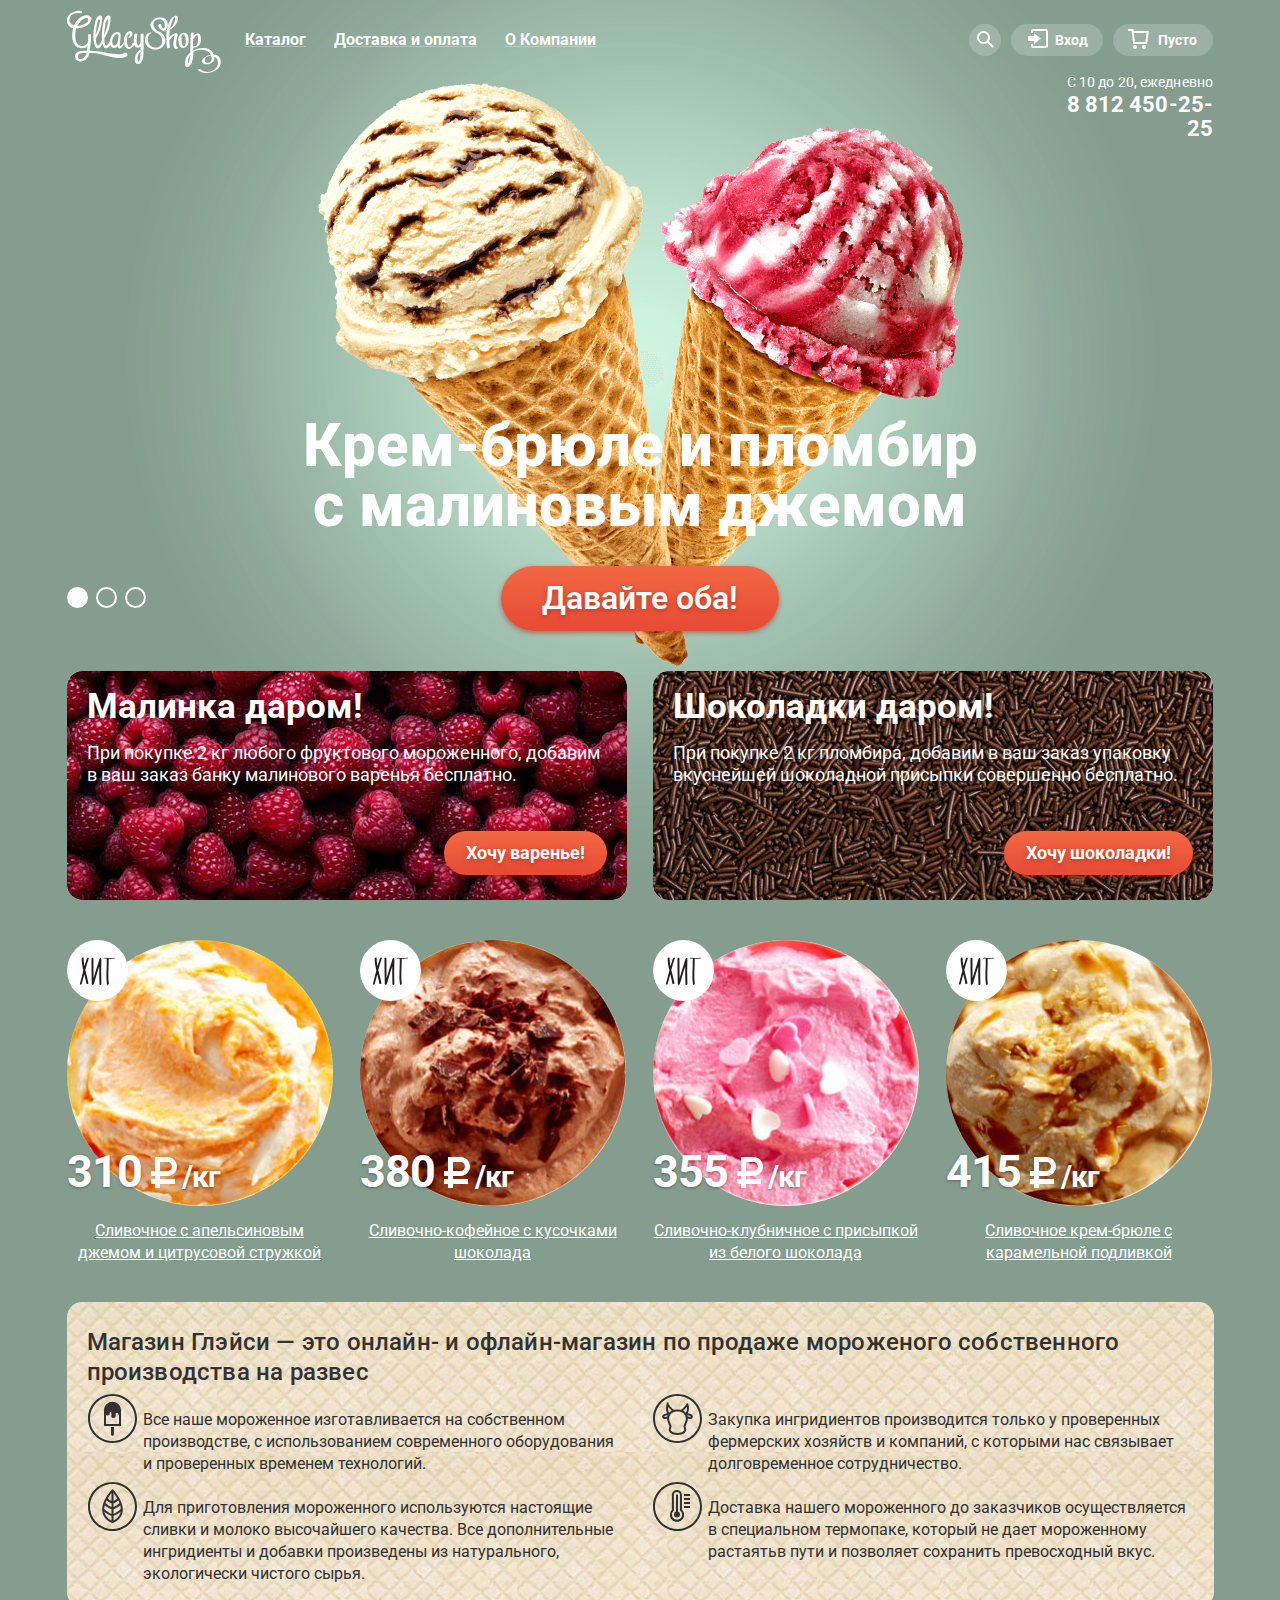
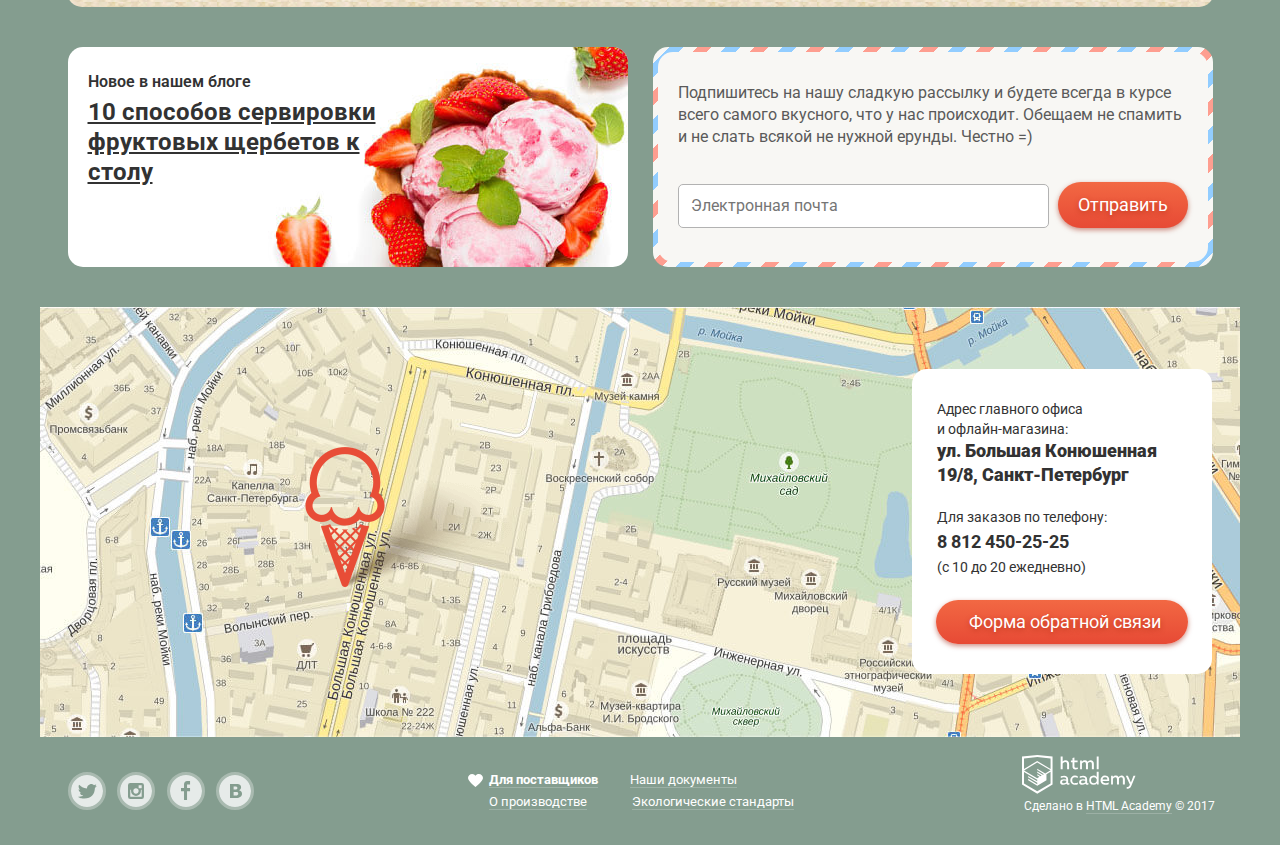
==== commit b4643b83: "vertical-align was added, minified normalize" ====
--- a/index.html
+++ b/index.html
@@ -3,331 +3,362 @@
   <head>
     <meta charset="UTF-8">
     <title>HTML Academy: Глейси</title>
-    <link rel="stylesheet" href="css/normalize.css">
-    <link rel="stylesheet" href="css/style.css">
+    <link rel="stylesheet" href="css/normalize.min.css">
+    <link rel="stylesheet" href="css/style.min.css">
   </head>
   <body>
-		<input class="visually-hidden" type="radio" id="product-1" name="toggle" checked>
-		<input class="visually-hidden" type="radio" id="product-2" name="toggle">
-		<input class="visually-hidden" type="radio" id="product-3" name="toggle">
+    <input class="visually-hidden" type="radio" id="product-1" name="toggle" checked>
+    <input class="visually-hidden" type="radio" id="product-2" name="toggle">
+    <input class="visually-hidden" type="radio" id="product-3" name="toggle">
     <div class="main-content">
-    	<div class="site-wrapper">
-			  <header class="main-header">
-	    	<nav class="header-nav">
-		    	<img class="top-header-logo" src="img/svg/logo-big.svg" width="154" height="64" alt="Логотип интернет-магазина мороженного &laquo;Gllacy Shop&raquo;">
-		    		<ul class="header-left-navigation-list">
-		    			<li class="header-left-navigation-item">
-		    				<a class="header-left-navigation-link" href="#">Каталог</a>
-				    			<ul class="dropdown-inner">
-				    				<li class="dropdown-inner-item dropdown-underline">
-				    					<a class="dropdown-inner-link inner-title">Новинки</a>
-				    				</li>
-				    				<li class="dropdown-inner-item">
-				    					<a href="catalog.html" class="dropdown-inner-link">Сливочное</a>
-				    				</li>
-				    				<li class="dropdown-inner-item">
-				    					<a href="#" class="dropdown-inner-link">Щербеты</a>
-				    				</li>
-				    				<li class="dropdown-inner-item">
-				    					<a href="#" class="dropdown-inner-link">Фруктовый лед</a>
-				    				</li>
-				    				<li class="dropdown-inner-item">
-				    					<a href="#" class="dropdown-inner-link">Мелорин</a>
-				    				</li>
-				    			</ul>
-		    				</li>
-		    			<li class="header-left-navigation-item">
-		    				<a class="header-left-navigation-link" href="#">Доставка и оплата</a>
-		    			</li>
-		    			<li class="header-left-navigation-item">
-		    				<a class="header-left-navigation-link" href="#">О Компании</a>
-		    			</li>
-		    		</ul>
-					<ul class="header-right-navigation-list _main-list">
-						<li class="header-right-navigation-item _main-item">
-							<a class="header-right-navigation-link user-search _main-search" href="#">
-								<svg xmlns="http://www.w3.org/2000/svg" xmlns:xlink="http://www.w3.org/1999/xlink" width="35" height="35" viewBox="0 0 35 35">
-									<path class="lens" fill="#FFF" d="M16.958 15.527L11.75 10.32A6.455 6.455 0 0 0 13 6.5 6.5 6.5 0 1 0 6.5 13a6.465 6.465 0 0 0 3.839-1.263l5.205 5.204 1.414-1.414zM6.5 11C4.019 11 2 8.981 2 6.5S4.019 2 6.5 2 11 4.019 11 6.5 8.981 11 6.5 11z"></path>
-								</svg>
-							</a>
-							<form action="#" method="POST">
-								<label for="user-search" class="user-search-field">
-									<span class="visually-hidden">Поиск</span>
-									<input type="text" class="user-search-text common-inputs" id="user-search" name="user-search" placeholder="Что ищем?">
-								</label>
-							</form>
-						</li>
-						<li class="header-right-navigation-item _main-item">
-							<a class="header-right-navigation-link user-login _main-login" href="#">
-								<svg xmlns="http://www.w3.org/2000/svg" xmlns:xlink="http://www.w3.org/1999/xlink" width="21" height="19" viewBox="0 0 21 19">
-									<g fill="#FFF">
-										<path class="login" d="M6 14.875L12.917 9.5 6 4.125v2.917H-.042v4.917H6z"></path>
-										<path class="login" d="M18 0H5C3.9 0 3 .9 3 2v2h2V2h13v15H5v-2H3v2c0 1.1.9 2 2 2h13c1.1 0 2-.9 2-2V2c0-1.1-.9-2-2-2z"></path>
-									</g>
-								</svg>
-								Вход
-							</a>
-							<ul class="user-login-list">
-								<li>
-									<h2 class="visually-hidden">Вход в личный кабинет</h2>
-									<form class="user-login-form">
-										<p class="user-login-item">
-											<label for="user-login" class="visually-hidden">Электронная почта</label>
-											<input type="text" class="user-email-text input-width common-inputs" name="user-login" id="user-login" placeholder="Электронная почта" required>
-										</p>
-										<p class="user-login-item">
-											<label for="user-password" class="visually-hidden">Пароль</label>
-											<input type="text" class="user-password-text input-width common-inputs" name="user-password" id="user-password" placeholder="Пароль" required>
-										</p>
-										<div class="links-wrapper">
-											<p class="links-block">
-												<a href="#" class="forgot-password">Забыли пароль?</a>
-												<a href="#" class="new-registration">Новая регистрация</a>
-											</p>
-											<input type="submit" name="form-enter-btn" class="form-enter-btn btn-red-shadow" value="Войти">
-										</div>
-									</form>								
-								</li>
-							</ul>
-						</li>
-						<li class="header-right-navigation-item _main-item">
-							<a class="header-right-navigation-link user-basket _main-basket" href="#">
-								<svg xmlns="http://www.w3.org/2000/svg" width="21" height="20" viewBox="0 0 21 20">
-									<g class="basket" fill="#FFF">
-										<path d="M5.657 2.031L5.422 0H0v2h3.64l1.5 13h13.988l1.699-12.969H5.657zM17.372 13H6.922L5.888 4.031h12.66L17.372 13z"></path>
-										<circle cx="6.984" cy="18" r="2"></circle><circle cx="15.984" cy="18" r="2"></circle>
-									</g>
-								</svg>
-								Пусто
-							</a>
-						</li>
-					</ul>
-	    	</nav>
-	  		<p class="header-right-contacts">
-					С 10 до 20, ежедневно
-					<span class="nav-working-tel">8 812 450-25-25</span>
-				</p>
-	    </header>
-
-	    <h1 class="visually-hidden">Интернет-магазин мороженного &laquo;Gllacy Shop&raquo;</h1>
-			<section class="main-present">
-				<figure class="main-slider">
-					<div class="slider-controls">
-						<label for="product-1">Первый</label>
-						<label for="product-2">Второй</label>
-						<label for="product-3">Третий</label>
-					</div>
-
-					<ul class="slider-list">
-						<li class="slider-item current-slide" id="raspberry-slide">
-							<h3 class="slide-title">Крем-брюле и пломбир с малиновым джемом</h3>
-							<a class="slide-btn-link btn-red-shadow" href="#">Давайте оба!</a>
-						</li>
-						<li class="slider-item current-slide" id="lemon-slide">
-							<h3 class="slide-title">Шоколадный пломбир и лимонный сорбет</h3>
-							<a class="slide-btn-link btn-red-shadow" href="#">Давайте оба!</a>
-						</li>
-						<li class="slider-item current-slide" id="strawberry-slide">
-							<h3 class="slide-title">Пломбир с помадкой и клубничный щербет</h3>
-							<a class="slide-btn-link btn-red-shadow" href="#">Давайте оба!</a>
-						</li>
-					</ul>
-				</figure>
-			</section>
-			<section class="promo-block">
-				<ul class="promo-list">
-					<li class="promo-list-item raspberries-bg">
-						<h3 class="promo-third-title">Малинка даром!</h3>
-						<p class="promo-text raspberries-description">
-							При покупке 2 кг любого фруктового мороженного, добавим в ваш заказ банку малинового варенья бесплатно.
-						</p>
-						<a class="get-btn raspberries-get-btn btn-red-shadow" href="#">Хочу варенье!</a>
-					</li>
-					<li class="promo-list-item chokolate-bg">
-						<h3 class="promo-third-title">Шоколадки даром!</h3>
-						<p class="promo-text chokolate-description">
-							При покупке 2 кг пломбира, добавим в ваш заказ упаковку вкуснейшей шоколадной присыпки совершенно бесплатно.
-						</p>
-						<a class="get-btn chokolate-get-btn btn-red-shadow" href="#">Хочу шоколадки!</a>
-					</li>
-				</ul>
-			</section>
-			<section class="catalog-block _main-catalog-block">
-				<ul class="catalog-list">
-					<li class="catalog-item item-before">
-						<img class="catalog-item-img" alt="Сливочное с апельсиновым джемом и цитрусовой стружкой" width="266" height="266" src="img/jpeg/ice-orange.jpg">
-						<p class="catalog-item-sum">310 <span class="total-amount">
-							<svg xmlns="http://www.w3.org/2000/svg" width="31" height="36" viewBox="0 0 31 36"><path fill="#FFF" d="M11 21h7.451c5.247 0 9.5-4.253 9.5-9.5S23.698 2 18.451 2H6v14H2v5h4v3H2v5h4v4h5v-4h15v-5H11v-3zm0-14h7.451v-.03a4.53 4.53 0 0 1 0 9.06V16H11V7z"></path></svg>
-						</span><span class="ice-weight">/кг</span></p>					
-						<a class="catalog-item-link" href="#"><h3 class="catalog-item-title">Сливочное с апельсиновым джемом и цитрусовой стружкой</h3></a>
-						<a class="catalog-fast-preview btn-red-shadow">Быстрый просмотр</a>
-					</li>
-					<li class="catalog-item item-before">
-						<img class="catalog-item-img" alt="Сливочно-кофейное с кусочками шоколада" width="266" height="266" src="img/jpeg/ice-choco.jpg">
-						<p class="catalog-item-sum">380 <span class="total-amount">
-							<svg xmlns="http://www.w3.org/2000/svg" width="31" height="36" viewBox="0 0 31 36"><path fill="#FFF" d="M11 21h7.451c5.247 0 9.5-4.253 9.5-9.5S23.698 2 18.451 2H6v14H2v5h4v3H2v5h4v4h5v-4h15v-5H11v-3zm0-14h7.451v-.03a4.53 4.53 0 0 1 0 9.06V16H11V7z"></path></svg>
-						</span><span class="ice-weight">/кг</span></p>					
-						<a class="catalog-item-link" href="#"><h3 class="catalog-item-title">Сливочно-кофейное с кусочками шоколада</h3></a>
-						<a class="catalog-fast-preview btn-red-shadow">Быстрый просмотр</a>
-					</li>
-					<li class="catalog-item item-before">
-						<img class="catalog-item-img" alt="Сливочно-клубничное с присыпкой из белого шоколада" width="266" height="266" src="img/jpeg/ice-strawberry.jpg">
-						<p class="catalog-item-sum">355 <span class="total-amount">
-							<svg xmlns="http://www.w3.org/2000/svg" width="31" height="36" viewBox="0 0 31 36"><path fill="#FFF" d="M11 21h7.451c5.247 0 9.5-4.253 9.5-9.5S23.698 2 18.451 2H6v14H2v5h4v3H2v5h4v4h5v-4h15v-5H11v-3zm0-14h7.451v-.03a4.53 4.53 0 0 1 0 9.06V16H11V7z"></path></svg>
-						</span><span class="ice-weight">/кг</span></p>					
-						<a class="catalog-item-link" href="#"><h3 class="catalog-item-title">Сливочно-клубничное с присыпкой из белого шоколада</h3></a>
-						<a class="catalog-fast-preview btn-red-shadow">Быстрый просмотр</a>
-					</li>
-					<li class="catalog-item item-before">
-						<img class="catalog-item-img" alt="Сливочное крем-брюле с карамельной подливкой" width="266" height="266" src="img/jpeg/ice-caramel.jpg">
-						<p class="catalog-item-sum">415 <span class="total-amount">
-							<svg xmlns="http://www.w3.org/2000/svg" width="31" height="36" viewBox="0 0 31 36"><path fill="#FFF" d="M11 21h7.451c5.247 0 9.5-4.253 9.5-9.5S23.698 2 18.451 2H6v14H2v5h4v3H2v5h4v4h5v-4h15v-5H11v-3zm0-14h7.451v-.03a4.53 4.53 0 0 1 0 9.06V16H11V7z"></path></svg>
-						</span><span class="ice-weight">/кг</span></p>					
-						<a class="catalog-item-link" href="#"><h3 class="catalog-item-title">Сливочное крем-брюле с карамельной подливкой</h3></a>
-						<a class="catalog-fast-preview btn-red-shadow">Быстрый просмотр</a>
-					</li>
-				</ul>
-			</section>
-			<section class="about-info">			
-				<p class="waffle-title">
-					<b class="gllacy-title">Магазин Глэйси — это онлайн- и офлайн-магазин по продаже мороженого собственного производства на развес</b>
-				</p>
-				<ul class="features-list">
-					<li class="features-item features-eskimo-icon">
-						Все наше мороженное изготавливается на собственном производстве, с использованием современного оборудования и проверенных временем технологий.
-					</li>
-					<li class="features-item features-cow-icon">
-						Закупка ингридиентов производится только у проверенных фермерских хозяйств и компаний, с которыми нас связывает долговременное сотрудничество.
-					</li>
-					<li class="features-item features-leaf-icon">
-						Для приготовления мороженного используются настоящие сливки и молоко высочайшего качества. Все дополнительные ингридиенты и добавки произведены из натурального, экологически чистого сырья.
-					</li>
-					<li class="features-item features-therm-icon">
-						Доставка нашего мороженного до заказчиков осуществляется в специальном термопаке, который не дает мороженному растаятьв пути и позволяет сохранить превосходный вкус.
-					</li>
-				</ul>
-			</section>
-			<section class="blog-container">
-				<div class="subscription-block-rubric">
-					<p class="rubric-text rubric-title">Новое в нашем блоге</p>
-					<p class="rubric-text rubric-paragraph">
-						<a class="rubric-link" href="#">10 способов сервировки фруктовых щербетов к столу</a>
-					</p>
-				</div>
-				<div class="subscription-block">
-					<div class="subscribe-inner">
-						<p class="subscribe-info">
-							Подпишитесь на нашу сладкую рассылку и будете всегда в курсе всего самого вкусного, что у нас происходит.
-							Обещаем не спамить и не слать всякой не нужной ерунды. Честно =)
-						</p>
-						<form class="subscribe-mailing">
-							<label for="email" class="visually-hidden">Электронная почта</label>
-							<input type="email" id="email" placeholder="Электронная почта">
-							<label for="sent" class="visually-hidden">Отправить</label>
-							<button class="btn-sent-email btn-red-shadow" type="submit" id="sent">Отправить</button>
-						</form>
-					</div>
-				</div>
-			</section>
-			<footer class="main-footer">
-				<div class="map-container-pin">
-					<div class="address-container">
-						<p class="address-normal">Адрес главного офиса и офлайн-магазина:</p>
-						<p class="address-bold"><b>ул. Большая Конюшенная 19/8, Санкт-Петербург</b></p>
-						<p class="address-normal">Для заказов по телефону:</p>
-						<span class="address-bold">8 812 450-25-25</span>
-						<p class="address-normal time-interval">(с 10 до 20 ежедневно)</p>
-						<a class="callback-btn btn-red-shadow" href="#">Форма обратной связи</a>
-					</div>
-					<img src="img/jpeg/map.jpg" alt="Наш адрес" class="image-map">
-				</div>
-				<div class="footer-bottom">
-					<ul class="social-list">
-						<li class="social-item">
-							<a class="social-btn social-btn-twitter" href="#">
-								<span class="visually-hidden">Twitter</span>
-								<svg xmlns="http://www.w3.org/2000/svg" width="32" height="32" viewBox="0 0 32 32">
-									<path class="twitter" fill="#e6ebe9" d="M16 0C7.164 0 0 7.164 0 16c0 8.837 7.164 16 16 16 8.837 0 16-7.163 16-16 0-8.836-7.163-16-16-16zm7.944 12.809c-.251 6.516-3.463 10.832-10.992 10.702h-.486c-.447 0-4.543-.443-5.344-1.823 2.479.19 4.247-.406 5.12-1.136-1.048-.289-2.923-.461-3.251-2.848.384.104.618.221 1.299.113-1.307-.824-2.758-1.519-2.679-3.643.311.317 1.164.518 1.46.457-.768-.233-2.149-3.244-.974-4.781 1.984 1.79 4.075 3.482 7.804 3.643.227-2.214 1.24-3.699 3.168-4.325 1.84-.479 3.255.26 3.901 1.138.737-.224 1.453-.466 2.193-.685-.004.833-.569 1.463-.935 1.709.747.165 1.423-.475 1.423-.475-.184.963-1.094 1.725-1.707 1.954z"></path>
-								</svg>
-							</a>
-						</li>
-						<li class="social-item">
-							<a class="social-btn social-btn-instagram" href="#">
-								<span class="visually-hidden">Instagram</span>
-								<svg xmlns="http://www.w3.org/2000/svg" width="32" height="32" viewBox="0 0 32 32">
-									<g fill="#e6ebe9">
-										<path class="instagram" d="M20.916 16a4.938 4.938 0 1 1-9.877 0c0-.394.051-.773.138-1.14h-.897v6.838h11.396V14.86h-.897c.086.367.137.746.137 1.14z"></path>
-										<path class="instagram" d="M15.978 18.659c1.466 0 2.659-1.193 2.659-2.659s-1.193-2.659-2.659-2.659c-1.466 0-2.659 1.193-2.659 2.659s1.192 2.659 2.659 2.659zm2.659-8.357h3.039v3.039h-3.039z"></path>
-										<path class="instagram" d="M16 0C7.164 0 0 7.164 0 16c0 8.837 7.164 16 16 16 8.837 0 16-7.163 16-16 0-8.836-7.163-16-16-16zm7.955 21.698a2.285 2.285 0 0 1-2.279 2.279H10.279A2.285 2.285 0 0 1 8 21.698V10.302a2.286 2.286 0 0 1 2.279-2.279h11.396a2.286 2.286 0 0 1 2.279 2.279v11.396z"></path>
-									</g>
-								</svg>
-							</a>
-						</li>
-						<li class="social-item">
-							<a class="social-btn social-btn-facebook" href="#">
-								<span class="visually-hidden">Facebook</span>
-								<svg xmlns="http://www.w3.org/2000/svg" width="32" height="32" viewBox="0 0 32 32">
-									<path class="facebook" fill="#e6ebe9" d="M16 0C7.164 0 0 7.163 0 16s7.164 16 16 16c8.837 0 16-7.164 16-16S24.837 0 16 0zm4.062 9.455h-3.021v3.444h3.021v3.445h-3.021v8.61H14.02v-8.61H11v-3.445h3.021V9.455c0-1.902 1.353-3.445 3.021-3.445h3.021v3.445z"></path>
-								</svg>
-							</a>
-						</li>
-						<li class="social-item">
-							<a class="social-btn social-btn-vkontakte" href="#">
-								<span class="visually-hidden">Vkontakte</span>
-								<svg xmlns="http://www.w3.org/2000/svg" width="32" height="32" viewBox="0 0 32 32">
-									<g fill="#e6ebe9">
-										<path class="vkontakte" d="M16.637 14.495c.402-.019.719-.082.951-.188.326-.145.54-.33.641-.559.101-.229.15-.496.15-.797 0-.232-.058-.465-.174-.697-.116-.232-.322-.405-.617-.517-.264-.1-.592-.155-.984-.165a76.242 76.242 0 0 0-1.652-.014h-.339v2.965h.565c.571 0 1.057-.009 1.459-.028zm1.481 2.589c-.282-.081-.672-.125-1.166-.132a127.97 127.97 0 0 0-1.55-.009h-.79v3.493h.264c1.014 0 1.74-.003 2.18-.009a3.2 3.2 0 0 0 1.212-.245c.377-.157.633-.364.774-.625s.214-.562.214-.9c0-.446-.088-.788-.261-1.03-.17-.241-.464-.423-.877-.543z"></path>
-										<path class="vkontakte" d="M16 0C7.164 0 0 7.164 0 16c0 8.837 7.164 16 16 16 8.837 0 16-7.163 16-16 0-8.836-7.163-16-16-16zm6.602 20.531a3.73 3.73 0 0 1-1.124 1.327c-.552.415-1.161.71-1.823.886s-1.501.264-2.519.264h-6.121V8.987h5.443c1.13 0 1.957.038 2.48.113a5.126 5.126 0 0 1 1.561.5c.533.27.929.632 1.189 1.087.26.455.392.975.392 1.558 0 .678-.179 1.278-.536 1.795-.358.518-.863.92-1.517 1.208v.075c.917.182 1.642.559 2.179 1.13.537.571.807 1.325.807 2.261 0 .678-.138 1.283-.411 1.817z"></path>
-									</g>
-								</svg>
-							</a>
-						</li>
-					</ul>
-					<ul class="footer-subnavigation">
-						<li class="footer-subnavigation-item">
-							<a class="footer-subnavigation-link footer-link-heart" href="#">Для поставщиков</a>
-						</li>
-						<li class="footer-subnavigation-item">
-							<a class="footer-subnavigation-link" href="#">Наши документы</a>
-						</li>
-						<li class="footer-subnavigation-item">
-							<a class="footer-subnavigation-link" href="#">О производстве</a>
-						</li>
-						<li class="footer-subnavigation-item">
-							<a class="footer-subnavigation-link" href="#">Экологические стандарты</a>
-						</li>
-					</ul>
-					<div class="footer-copyright">
-						<p class="footer-copyright-text">
-							<a class="go-to-htmlacademy" href="https://htmlacademy.ru/intensive/htmlcss">
-								<img src="img/svg/logo-htmlacademy-small.svg" alt="Логотип HTMLAcademy" width="120" height="39" class="footer-studio-logo">
-							</a>
-							Сделано в <a class="footer-studio-label" href="https://htmlacademy.ru/intensive/htmlcss">HTML Academy</a> © 2017
-						</p>
-					</div>
-				</div>
-			</footer>
-				<div class="fixed-wrap fixed-wrap__modal">
-					<div class="modal">
-						<div class="modal-container">
-							<div class="move-container"></div>
-							<form class="feedback-form">
-								<button class="feedback-btn-close" type="button">
-									<span class="visually-hidden">Закрыть модальное окно</span>
-								</button>
-								<p class="feedback-title">Мы обязательно вам ответим!</p>
-								<label for="feedback-name"></label>
-								<input class="feedback-name common-inputs" type="text" id="feedback-name" name="feedback-name" placeholder="Как Вас зовут?">
-								<label for="feedback-email"></label>
-								<input class="feedback-email common-inputs" type="email" id="feedback-email" name="feedback-email" placeholder="Ваша почта для ответа?">
-								<textarea class="feedback-area" name="feedback-area" id="feedback-area" cols="45" rows="7" placeholder="Напишите что-нибудь..."></textarea>
-								<input class="btn-feedback-submit btn-red-shadow" type="submit" value="Отправить">
-							</form>
-						</div>
-					</div>
-				</div>
-			</div>
+      <div class="site-wrapper">
+        <header class="main-header">
+          <nav class="header-nav">
+            <img class="top-header-logo" src="img/svg/logo-big.svg" width="154" height="64" alt="Логотип интернет-магазина мороженного &laquo;Gllacy Shop&raquo;">
+            <ul class="header-left-navigation-list">
+              <li class="header-left-navigation-item">
+                <a class="header-left-navigation-link" href="#">Каталог</a>
+                <ul class="dropdown-inner">
+                  <li class="dropdown-inner-item dropdown-underline">
+                    <a class="dropdown-inner-link inner-title">Новинки</a>
+                  </li>
+                  <li class="dropdown-inner-item">
+                    <a href="catalog.html" class="dropdown-inner-link">Сливочное</a>
+                  </li>
+                  <li class="dropdown-inner-item">
+                    <a href="#" class="dropdown-inner-link">Щербеты</a>
+                  </li>
+                  <li class="dropdown-inner-item">
+                    <a href="#" class="dropdown-inner-link">Фруктовый лед</a>
+                  </li>
+                  <li class="dropdown-inner-item">
+                    <a href="#" class="dropdown-inner-link">Мелорин</a>
+                  </li>
+                </ul>
+              </li>
+              <li class="header-left-navigation-item">
+                <a class="header-left-navigation-link" href="#">Доставка и оплата</a>
+              </li>
+              <li class="header-left-navigation-item">
+                <a class="header-left-navigation-link" href="#">О Компании</a>
+              </li>
+            </ul>
+            <ul class="header-right-navigation-list _main-list">
+              <li class="header-right-navigation-item _main-item">
+                <a class="header-right-navigation-link user-search _main-search" href="#">
+                  <svg xmlns="http://www.w3.org/2000/svg" xmlns:xlink="http://www.w3.org/1999/xlink" width="35" height="35" viewBox="0 0 35 35">
+                    <path class="lens" fill="#FFF" d="M16.958 15.527L11.75 10.32A6.455 6.455 0 0 0 13 6.5 6.5 6.5 0 1 0 6.5 13a6.465 6.465 0 0 0 3.839-1.263l5.205 5.204 1.414-1.414zM6.5 11C4.019 11 2 8.981 2 6.5S4.019 2 6.5 2 11 4.019 11 6.5 8.981 11 6.5 11z"></path>
+                  </svg>
+                </a>
+                <form action="#" method="POST">
+                  <label for="user-search" class="user-search-field">
+                  <span class="visually-hidden">Поиск</span>
+                  <input type="text" class="user-search-text common-inputs" id="user-search" name="user-search" placeholder="Что ищем?">
+                  </label>
+                </form>
+              </li>
+              <li class="header-right-navigation-item _main-item">
+                <a class="header-right-navigation-link user-login _main-login" href="#">
+                  <svg xmlns="http://www.w3.org/2000/svg" xmlns:xlink="http://www.w3.org/1999/xlink" width="21" height="19" viewBox="0 0 21 19">
+                    <g fill="#FFF">
+                      <path class="login" d="M6 14.875L12.917 9.5 6 4.125v2.917H-.042v4.917H6z"></path>
+                      <path class="login" d="M18 0H5C3.9 0 3 .9 3 2v2h2V2h13v15H5v-2H3v2c0 1.1.9 2 2 2h13c1.1 0 2-.9 2-2V2c0-1.1-.9-2-2-2z"></path>
+                    </g>
+                  </svg>
+                  Вход
+                </a>
+                <ul class="user-login-list">
+                  <li>
+                    <h2 class="visually-hidden">Вход в личный кабинет</h2>
+                    <form class="user-login-form">
+                      <p class="user-login-item">
+                        <label for="user-login" class="visually-hidden">Электронная почта</label>
+                        <input type="text" class="user-email-text input-width common-inputs" name="user-login" id="user-login" placeholder="Электронная почта" required>
+                      </p>
+                      <p class="user-login-item">
+                        <label for="user-password" class="visually-hidden">Пароль</label>
+                        <input type="text" class="user-password-text input-width common-inputs" name="user-password" id="user-password" placeholder="Пароль" required>
+                      </p>
+                      <div class="links-wrapper">
+                        <p class="links-block">
+                          <a href="#" class="forgot-password">Забыли пароль?</a>
+                          <a href="#" class="new-registration">Новая регистрация</a>
+                        </p>
+                        <input type="submit" name="form-enter-btn" class="form-enter-btn btn-red-shadow" value="Войти">
+                      </div>
+                    </form>
+                  </li>
+                </ul>
+              </li>
+              <li class="header-right-navigation-item _main-item">
+                <a class="header-right-navigation-link user-basket _main-basket" href="#">
+                  <svg xmlns="http://www.w3.org/2000/svg" width="21" height="20" viewBox="0 0 21 20">
+                    <g class="basket" fill="#FFF">
+                      <path d="M5.657 2.031L5.422 0H0v2h3.64l1.5 13h13.988l1.699-12.969H5.657zM17.372 13H6.922L5.888 4.031h12.66L17.372 13z"></path>
+                      <circle cx="6.984" cy="18" r="2"></circle>
+                      <circle cx="15.984" cy="18" r="2"></circle>
+                    </g>
+                  </svg>
+                  Пусто
+                </a>
+              </li>
+            </ul>
+          </nav>
+          <p class="header-right-contacts">
+            С 10 до 20, ежедневно
+            <span class="nav-working-tel">8 812 450-25-25</span>
+          </p>
+        </header>
+        <h1 class="visually-hidden">Интернет-магазин мороженного &laquo;Gllacy Shop&raquo;</h1>
+        <section class="main-present">
+          <figure class="main-slider">
+            <div class="slider-controls">
+              <label for="product-1">Первый</label>
+              <label for="product-2">Второй</label>
+              <label for="product-3">Третий</label>
+            </div>
+            <ul class="slider-list">
+              <li class="slider-item current-slide" id="raspberry-slide">
+                <h3 class="slide-title">Крем-брюле и пломбир с малиновым джемом</h3>
+                <a class="slide-btn-link btn-red-shadow" href="#">Давайте оба!</a>
+              </li>
+              <li class="slider-item current-slide" id="lemon-slide">
+                <h3 class="slide-title">Шоколадный пломбир и лимонный сорбет</h3>
+                <a class="slide-btn-link btn-red-shadow" href="#">Давайте оба!</a>
+              </li>
+              <li class="slider-item current-slide" id="strawberry-slide">
+                <h3 class="slide-title">Пломбир с помадкой и клубничный щербет</h3>
+                <a class="slide-btn-link btn-red-shadow" href="#">Давайте оба!</a>
+              </li>
+            </ul>
+          </figure>
+        </section>
+        <section class="promo-block">
+          <ul class="promo-list">
+            <li class="promo-list-item raspberries-bg">
+              <h3 class="promo-third-title">Малинка даром!</h3>
+              <p class="promo-text raspberries-description">
+                При покупке 2 кг любого фруктового мороженного, добавим в ваш заказ банку малинового варенья бесплатно.
+              </p>
+              <a class="get-btn raspberries-get-btn btn-red-shadow" href="#">Хочу варенье!</a>
+            </li>
+            <li class="promo-list-item chokolate-bg">
+              <h3 class="promo-third-title">Шоколадки даром!</h3>
+              <p class="promo-text chokolate-description">
+                При покупке 2 кг пломбира, добавим в ваш заказ упаковку вкуснейшей шоколадной присыпки совершенно бесплатно.
+              </p>
+              <a class="get-btn chokolate-get-btn btn-red-shadow" href="#">Хочу шоколадки!</a>
+            </li>
+          </ul>
+        </section>
+        <section class="catalog-block _main-catalog-block">
+          <ul class="catalog-list">
+            <li class="catalog-item item-before">
+              <img class="catalog-item-img" alt="Сливочное с апельсиновым джемом и цитрусовой стружкой" width="266" height="266" src="img/jpeg/ice-orange.jpg">
+              <p class="catalog-item-sum">
+                310 
+                <span class="total-amount">
+                  <svg xmlns="http://www.w3.org/2000/svg" width="31" height="36" viewBox="0 0 31 36">
+                    <path fill="#FFF" d="M11 21h7.451c5.247 0 9.5-4.253 9.5-9.5S23.698 2 18.451 2H6v14H2v5h4v3H2v5h4v4h5v-4h15v-5H11v-3zm0-14h7.451v-.03a4.53 4.53 0 0 1 0 9.06V16H11V7z"></path>
+                  </svg>
+                </span>
+                <span class="ice-weight">/кг</span>
+              </p>
+              <a class="catalog-item-link" href="#">
+                <h3 class="catalog-item-title">Сливочное с апельсиновым джемом и цитрусовой стружкой</h3>
+              </a>
+              <a class="catalog-fast-preview btn-red-shadow">Быстрый просмотр</a>
+            </li>
+            <li class="catalog-item item-before">
+              <img class="catalog-item-img" alt="Сливочно-кофейное с кусочками шоколада" width="266" height="266" src="img/jpeg/ice-choco.jpg">
+              <p class="catalog-item-sum">
+                380 
+                <span class="total-amount">
+                  <svg xmlns="http://www.w3.org/2000/svg" width="31" height="36" viewBox="0 0 31 36">
+                    <path fill="#FFF" d="M11 21h7.451c5.247 0 9.5-4.253 9.5-9.5S23.698 2 18.451 2H6v14H2v5h4v3H2v5h4v4h5v-4h15v-5H11v-3zm0-14h7.451v-.03a4.53 4.53 0 0 1 0 9.06V16H11V7z"></path>
+                  </svg>
+                </span>
+                <span class="ice-weight">/кг</span>
+              </p>
+              <a class="catalog-item-link" href="#">
+                <h3 class="catalog-item-title">Сливочно-кофейное с кусочками шоколада</h3>
+              </a>
+              <a class="catalog-fast-preview btn-red-shadow">Быстрый просмотр</a>
+            </li>
+            <li class="catalog-item item-before">
+              <img class="catalog-item-img" alt="Сливочно-клубничное с присыпкой из белого шоколада" width="266" height="266" src="img/jpeg/ice-strawberry.jpg">
+              <p class="catalog-item-sum">
+                355 
+                <span class="total-amount">
+                  <svg xmlns="http://www.w3.org/2000/svg" width="31" height="36" viewBox="0 0 31 36">
+                    <path fill="#FFF" d="M11 21h7.451c5.247 0 9.5-4.253 9.5-9.5S23.698 2 18.451 2H6v14H2v5h4v3H2v5h4v4h5v-4h15v-5H11v-3zm0-14h7.451v-.03a4.53 4.53 0 0 1 0 9.06V16H11V7z"></path>
+                  </svg>
+                </span>
+                <span class="ice-weight">/кг</span>
+              </p>
+              <a class="catalog-item-link" href="#">
+                <h3 class="catalog-item-title">Сливочно-клубничное с присыпкой из белого шоколада</h3>
+              </a>
+              <a class="catalog-fast-preview btn-red-shadow">Быстрый просмотр</a>
+            </li>
+            <li class="catalog-item item-before">
+              <img class="catalog-item-img" alt="Сливочное крем-брюле с карамельной подливкой" width="266" height="266" src="img/jpeg/ice-caramel.jpg">
+              <p class="catalog-item-sum">
+                415 
+                <span class="total-amount">
+                  <svg xmlns="http://www.w3.org/2000/svg" width="31" height="36" viewBox="0 0 31 36">
+                    <path fill="#FFF" d="M11 21h7.451c5.247 0 9.5-4.253 9.5-9.5S23.698 2 18.451 2H6v14H2v5h4v3H2v5h4v4h5v-4h15v-5H11v-3zm0-14h7.451v-.03a4.53 4.53 0 0 1 0 9.06V16H11V7z"></path>
+                  </svg>
+                </span>
+                <span class="ice-weight">/кг</span>
+              </p>
+              <a class="catalog-item-link" href="#">
+                <h3 class="catalog-item-title">Сливочное крем-брюле с карамельной подливкой</h3>
+              </a>
+              <a class="catalog-fast-preview btn-red-shadow">Быстрый просмотр</a>
+            </li>
+          </ul>
+        </section>
+        <section class="about-info">
+          <p class="waffle-title">
+            <b class="gllacy-title">Магазин Глэйси — это онлайн- и офлайн-магазин по продаже мороженого собственного производства на развес</b>
+          </p>
+          <ul class="features-list">
+            <li class="features-item features-eskimo-icon">
+              Все наше мороженное изготавливается на собственном производстве, с использованием современного оборудования и проверенных временем технологий.
+            </li>
+            <li class="features-item features-cow-icon">
+              Закупка ингридиентов производится только у проверенных фермерских хозяйств и компаний, с которыми нас связывает долговременное сотрудничество.
+            </li>
+            <li class="features-item features-leaf-icon">
+              Для приготовления мороженного используются настоящие сливки и молоко высочайшего качества. Все дополнительные ингридиенты и добавки произведены из натурального, экологически чистого сырья.
+            </li>
+            <li class="features-item features-therm-icon">
+              Доставка нашего мороженного до заказчиков осуществляется в специальном термопаке, который не дает мороженному растаятьв пути и позволяет сохранить превосходный вкус.
+            </li>
+          </ul>
+        </section>
+        <section class="blog-container">
+          <div class="subscription-block-rubric">
+            <p class="rubric-text rubric-title">Новое в нашем блоге</p>
+            <p class="rubric-text rubric-paragraph">
+              <a class="rubric-link" href="#">10 способов сервировки фруктовых щербетов к столу</a>
+            </p>
+          </div>
+          <div class="subscription-block">
+            <div class="subscribe-inner">
+              <p class="subscribe-info">
+                Подпишитесь на нашу сладкую рассылку и будете всегда в курсе всего самого вкусного, что у нас происходит.
+                Обещаем не спамить и не слать всякой не нужной ерунды. Честно =)
+              </p>
+              <form class="subscribe-mailing">
+                <label for="email" class="visually-hidden">Электронная почта</label>
+                <input type="email" id="email" placeholder="Электронная почта">
+                <label for="sent" class="visually-hidden">Отправить</label>
+                <button class="btn-sent-email btn-red-shadow" type="submit" id="sent">Отправить</button>
+              </form>
+            </div>
+          </div>
+        </section>
+        <footer class="main-footer">
+          <div class="map-container-pin">
+            <div class="address-container">
+              <p class="address-normal">Адрес главного офиса и офлайн-магазина:</p>
+              <p class="address-bold"><b>ул. Большая Конюшенная 19/8, Санкт-Петербург</b></p>
+              <p class="address-normal">Для заказов по телефону:</p>
+              <span class="address-bold">8 812 450-25-25</span>
+              <p class="address-normal time-interval">(с 10 до 20 ежедневно)</p>
+              <a class="callback-btn btn-red-shadow" href="#">Форма обратной связи</a>
+            </div>
+            <img src="img/jpeg/map.jpg" alt="Наш адрес" class="image-map">
+          </div>
+          <div class="footer-bottom">
+            <ul class="social-list">
+              <li class="social-item">
+                <a class="social-btn social-btn-twitter" href="#">
+                  <span class="visually-hidden">Twitter</span>
+                  <svg xmlns="http://www.w3.org/2000/svg" width="32" height="32" viewBox="0 0 32 32">
+                    <path class="twitter" fill="#e6ebe9" d="M16 0C7.164 0 0 7.164 0 16c0 8.837 7.164 16 16 16 8.837 0 16-7.163 16-16 0-8.836-7.163-16-16-16zm7.944 12.809c-.251 6.516-3.463 10.832-10.992 10.702h-.486c-.447 0-4.543-.443-5.344-1.823 2.479.19 4.247-.406 5.12-1.136-1.048-.289-2.923-.461-3.251-2.848.384.104.618.221 1.299.113-1.307-.824-2.758-1.519-2.679-3.643.311.317 1.164.518 1.46.457-.768-.233-2.149-3.244-.974-4.781 1.984 1.79 4.075 3.482 7.804 3.643.227-2.214 1.24-3.699 3.168-4.325 1.84-.479 3.255.26 3.901 1.138.737-.224 1.453-.466 2.193-.685-.004.833-.569 1.463-.935 1.709.747.165 1.423-.475 1.423-.475-.184.963-1.094 1.725-1.707 1.954z"></path>
+                  </svg>
+                </a>
+              </li>
+              <li class="social-item">
+                <a class="social-btn social-btn-instagram" href="#">
+                  <span class="visually-hidden">Instagram</span>
+                  <svg xmlns="http://www.w3.org/2000/svg" width="32" height="32" viewBox="0 0 32 32">
+                    <g fill="#e6ebe9">
+                      <path class="instagram" d="M20.916 16a4.938 4.938 0 1 1-9.877 0c0-.394.051-.773.138-1.14h-.897v6.838h11.396V14.86h-.897c.086.367.137.746.137 1.14z"></path>
+                      <path class="instagram" d="M15.978 18.659c1.466 0 2.659-1.193 2.659-2.659s-1.193-2.659-2.659-2.659c-1.466 0-2.659 1.193-2.659 2.659s1.192 2.659 2.659 2.659zm2.659-8.357h3.039v3.039h-3.039z"></path>
+                      <path class="instagram" d="M16 0C7.164 0 0 7.164 0 16c0 8.837 7.164 16 16 16 8.837 0 16-7.163 16-16 0-8.836-7.163-16-16-16zm7.955 21.698a2.285 2.285 0 0 1-2.279 2.279H10.279A2.285 2.285 0 0 1 8 21.698V10.302a2.286 2.286 0 0 1 2.279-2.279h11.396a2.286 2.286 0 0 1 2.279 2.279v11.396z"></path>
+                    </g>
+                  </svg>
+                </a>
+              </li>
+              <li class="social-item">
+                <a class="social-btn social-btn-facebook" href="#">
+                  <span class="visually-hidden">Facebook</span>
+                  <svg xmlns="http://www.w3.org/2000/svg" width="32" height="32" viewBox="0 0 32 32">
+                    <path class="facebook" fill="#e6ebe9" d="M16 0C7.164 0 0 7.163 0 16s7.164 16 16 16c8.837 0 16-7.164 16-16S24.837 0 16 0zm4.062 9.455h-3.021v3.444h3.021v3.445h-3.021v8.61H14.02v-8.61H11v-3.445h3.021V9.455c0-1.902 1.353-3.445 3.021-3.445h3.021v3.445z"></path>
+                  </svg>
+                </a>
+              </li>
+              <li class="social-item">
+                <a class="social-btn social-btn-vkontakte" href="#">
+                  <span class="visually-hidden">Vkontakte</span>
+                  <svg xmlns="http://www.w3.org/2000/svg" width="32" height="32" viewBox="0 0 32 32">
+                    <g fill="#e6ebe9">
+                      <path class="vkontakte" d="M16.637 14.495c.402-.019.719-.082.951-.188.326-.145.54-.33.641-.559.101-.229.15-.496.15-.797 0-.232-.058-.465-.174-.697-.116-.232-.322-.405-.617-.517-.264-.1-.592-.155-.984-.165a76.242 76.242 0 0 0-1.652-.014h-.339v2.965h.565c.571 0 1.057-.009 1.459-.028zm1.481 2.589c-.282-.081-.672-.125-1.166-.132a127.97 127.97 0 0 0-1.55-.009h-.79v3.493h.264c1.014 0 1.74-.003 2.18-.009a3.2 3.2 0 0 0 1.212-.245c.377-.157.633-.364.774-.625s.214-.562.214-.9c0-.446-.088-.788-.261-1.03-.17-.241-.464-.423-.877-.543z"></path>
+                      <path class="vkontakte" d="M16 0C7.164 0 0 7.164 0 16c0 8.837 7.164 16 16 16 8.837 0 16-7.163 16-16 0-8.836-7.163-16-16-16zm6.602 20.531a3.73 3.73 0 0 1-1.124 1.327c-.552.415-1.161.71-1.823.886s-1.501.264-2.519.264h-6.121V8.987h5.443c1.13 0 1.957.038 2.48.113a5.126 5.126 0 0 1 1.561.5c.533.27.929.632 1.189 1.087.26.455.392.975.392 1.558 0 .678-.179 1.278-.536 1.795-.358.518-.863.92-1.517 1.208v.075c.917.182 1.642.559 2.179 1.13.537.571.807 1.325.807 2.261 0 .678-.138 1.283-.411 1.817z"></path>
+                    </g>
+                  </svg>
+                </a>
+              </li>
+            </ul>
+            <ul class="footer-subnavigation">
+              <li class="footer-subnavigation-item">
+                <a class="footer-subnavigation-link footer-link-heart" href="#">Для поставщиков</a>
+              </li>
+              <li class="footer-subnavigation-item">
+                <a class="footer-subnavigation-link" href="#">Наши документы</a>
+              </li>
+              <li class="footer-subnavigation-item">
+                <a class="footer-subnavigation-link" href="#">О производстве</a>
+              </li>
+              <li class="footer-subnavigation-item">
+                <a class="footer-subnavigation-link" href="#">Экологические стандарты</a>
+              </li>
+            </ul>
+            <div class="footer-copyright">
+              <p class="footer-copyright-text">
+                <a class="go-to-htmlacademy" href="https://htmlacademy.ru/intensive/htmlcss">
+                <img src="img/svg/logo-htmlacademy-small.svg" alt="Логотип HTMLAcademy" width="120" height="39" class="footer-studio-logo">
+                </a>
+                Сделано в <a class="footer-studio-label" href="https://htmlacademy.ru/intensive/htmlcss">HTML Academy</a> © 2017
+              </p>
+            </div>
+          </div>
+        </footer>
+        <div class="fixed-wrap fixed-wrap__modal">
+          <div class="modal">
+            <div class="modal-container">
+              <div class="move-container"></div>
+              <form class="feedback-form">
+                <button class="feedback-btn-close" type="button">
+                <span class="visually-hidden">Закрыть модальное окно</span>
+                </button>
+                <p class="feedback-title">Мы обязательно вам ответим!</p>
+                <label for="feedback-name"></label>
+                <input class="feedback-name common-inputs" type="text" id="feedback-name" name="feedback-name" placeholder="Как Вас зовут?">
+                <label for="feedback-email"></label>
+                <input class="feedback-email common-inputs" type="email" id="feedback-email" name="feedback-email" placeholder="Ваша почта для ответа?">
+                <textarea class="feedback-area" name="feedback-area" id="feedback-area" cols="45" rows="7" placeholder="Напишите что-нибудь..."></textarea>
+                <input class="btn-feedback-submit btn-red-shadow" type="submit" value="Отправить">
+              </form>
+            </div>
+          </div>
+        </div>
+      </div>
     </div>
-    <script src="js/main.js"></script>
+    <script src="js/main.min.js"></script>
   </body>
-</html>
+</html>--- a/css/style.min.css
+++ b/css/style.min.css
@@ -0,0 +1 @@
+@import url(https://fonts.googleapis.com/css?family=Roboto:400,700&subset=cyrillic);html,body{margin:0;padding:0}body{font-family:'roboto','Arial',sans-serif;font-size:16px;line-height:20px}.main-content{-webkit-transition:background-image .5s ease,background-color .5s ease;-o-transition:background-image .5s ease,background-color .5s ease;transition:background-image .5s ease,background-color .5s ease;color:#fff;background-color:#849d8f;background-image:url(../img/jpeg/ice-big.png);background-repeat:no-repeat;background-position:top center}.site-wrapper{width:1200px;margin:0 auto}.main-content::before,.main-content::after{visibility:hidden;content:''}.main-content::before{background-image:url(../img/jpeg/ice-big-2.png)}.main-content::after{background-image:url(../img/jpeg/ice-big-3.png)}input[type='email'],.common-inputs,.feedback-area{min-width:345px;margin-right:5px;padding:10px;border:1px solid #b2b2b2;border-radius:5px;background-color:#fff}input[type='email']:hover,.common-inputs:hover{-webkit-box-shadow:0 0 0 1px rgba(211,211,210,1) inset;box-shadow:0 0 0 1px rgba(211,211,210,1) inset}.header-left-navigation-list,.header-right-navigation-list,.catalog-item,.breadcrumbs-item,.pagination-item,.features-item,.user-login-list{list-style-type:none}.header-left-navigation-link,.main-navigation-link,.catalog-navigation-link,.page-number{font-weight:700;text-decoration:none;color:#fff;border-bottom:1px solid rgb(157,177,165)}.main-header{position:relative;-webkit-box-sizing:border-box;box-sizing:border-box;padding:10px 27px 0 27px}.header-nav{position:relative;display:-webkit-box;display:-ms-flexbox;display:flex;margin-right:auto;margin-left:auto;-webkit-box-align:center;-ms-flex-align:center;align-items:center;-ms-flex-wrap:wrap;flex-wrap:wrap}.top-header-logo{-ms-flex-item-align:start;align-self:flex-start}.header-left-navigation-list{display:-webkit-box;display:-ms-flexbox;display:flex;margin:0;margin-left:2px;padding:0;padding-left:8px;-webkit-box-align:center;-ms-flex-align:center;align-items:center;-ms-flex-wrap:wrap;flex-wrap:wrap}._inner-left-nav-list{margin-bottom:7px;margin-left:2px}.header-left-navigation-item{position:relative;padding-bottom:5px}.header-left-navigation-link{font-size:16px;line-height:18px;display:inline-block;vertical-align:baseline;padding:7px 14px;text-decoration:underline solid rgba(255,255,255,.3);border-bottom:none;-webkit-text-decoration:underline solid rgba(255,255,255,.3)}.__page-active{text-decoration:none;border-radius:20px;background-color:#d07058}.header-left-navigation-item:hover .header-left-navigation-link{color:#000;border-bottom:none;border-radius:25px;background-color:#fff}.header-left-navigation-link:not(.__page-active):active{color:#000;background-color:#eaeaea;-webkit-box-shadow:inset 0 2px 2px 0 rgba(105,105,105,.9);box-shadow:inset 0 2px 2px 0 rgba(105,105,105,.9)}.header-left-navigation-item:hover .dropdown-inner{display:block}.dropdown-inner{position:absolute;z-index:1;top:37px;display:none;overflow:hidden;width:145px;margin:0;padding:0;list-style:none;border-radius:5px;background-color:#f7f6f1;font-size:14px;line-height:16px}.dropdown-inner-item{width:100%}.dropdown-inner-link{display:inline-block;vertical-align:baseline;width:100%;padding:7px 15px;text-decoration:none;color:#000}.__link-active{background-color:#d07058}.dropdown-inner-link:not(.inner-title):hover{background-color:rgba(251,222,216,.9)}.dropdown-inner-link:not(.__link-active):not(.inner-title):active{background-color:rgba(246,181,165,.9)}.inner-title{font-weight:700;background-image:-webkit-gradient(linear,left top,left bottom,from(#d1d0ce),to(#d1d0ce));background-image:-webkit-linear-gradient(#d1d0ce,#d1d0ce);background-image:-o-linear-gradient(#d1d0ce,#d1d0ce);background-image:linear-gradient(#d1d0ce,#d1d0ce);background-repeat:no-repeat;background-position:left 7px bottom;background-size:128px 1px}.header-right-navigation-list{font-size:14px;line-height:16px;display:-webkit-box;display:-ms-flexbox;display:flex;width:450px;margin:0;margin-bottom:7px;margin-left:auto;padding:0;-webkit-box-pack:end;-ms-flex-pack:end;justify-content:flex-end;-webkit-box-align:center;-ms-flex-align:center;align-items:center;-ms-flex-wrap:wrap;flex-wrap:wrap}._main-list{margin-bottom:0}.header-right-navigation-item{position:relative;margin-left:10px;padding-bottom:5px}.header-right-navigation-item:hover .goods-of-basket{z-index:4;display:-webkit-box;display:-ms-flexbox;display:flex}.header-right-navigation-link{font-weight:700;display:inline-block;vertical-align:middle;text-decoration:none;color:#fff}.header-right-navigation-link:active{color:#000;background-color:#eaeaea;-webkit-box-shadow:inset 0 2px 2px 0 rgba(105,105,105,.9);box-shadow:inset 0 2px 2px 0 rgba(105,105,105,.9)}.user-search{position:relative;width:32px;height:32px;text-align:center;border-radius:50%;background-color:rgba(255,255,255,.2)}.header-right-navigation-item:hover .user-search,.header-right-navigation-item:hover .user-login,.header-right-navigation-item:hover .user-basket{cursor:pointer;color:#000;background-color:#fff}.user-search svg{position:absolute;top:7px;left:8px}.header-right-navigation-item:hover svg .lens,.header-right-navigation-item:hover svg .login,.header-right-navigation-item:hover svg .basket{fill:#000}.user-search-field{position:absolute;top:37px;right:0;display:none;padding:20px 10px;border-radius:5px;background-color:#f7f6f1;-webkit-box-shadow:0 10px 30px 0 rgba(0,0,0,.5);box-shadow:0 10px 30px 0 rgba(0,0,0,.5)}.header-right-navigation-item:hover .user-search-field{z-index:1;display:block}.header-right-navigation-item:hover{border-radius:20px}.user-search-field .user-search-text{width:310px;margin-right:0}.user-login{position:relative;-webkit-box-sizing:border-box;box-sizing:border-box;width:92px;padding-top:8px;padding-bottom:8px;padding-left:28px;text-align:center;border-radius:25px;background-color:rgba(255,255,255,.2)}.user-login svg{position:absolute;top:5px;left:17px}.user-login-list{position:relative;display:none}.header-right-navigation-item:hover .user-login-list{display:block}.user-login-form{position:absolute;z-index:1;top:5px;right:0;-webkit-box-sizing:border-box;box-sizing:border-box;width:275px;padding:20px 20px;border-radius:5px;background-color:#f7f6f1;-webkit-box-shadow:0 10px 30px 0 rgba(0,0,0,.5);box-shadow:0 10px 30px 0 rgba(0,0,0,.5)}.user-login-item{margin:0;margin-bottom:20px}.links-wrapper{display:-webkit-box;display:-ms-flexbox;display:flex;flex-direction:row-reverse;-webkit-box-orient:horizontal;-webkit-box-direction:reverse;-ms-flex-direction:row-reverse;-ms-flex-wrap:wrap;flex-wrap:wrap}.links-block{font-size:13px;line-height:24px;width:120px;margin:0;margin-left:15px}.links-block a{color:#000}.links-block a:hover,.footer-studio-label:hover,.footer-subnavigation-link:hover,.catalog-item-link:hover,.rubric-link:hover,.catalog-navigation-link:hover{color:#e84d37}.input-width{-webkit-box-sizing:border-box;box-sizing:border-box;min-width:100%}.form-enter-btn{font-weight:700;padding:17px 25px;text-align:center;color:#fff;border:none;border-radius:30px;background-image:-webkit-gradient(linear,left bottom,left top,from(#e74a35),to(#f26843));background-image:-webkit-linear-gradient(bottom,#e74a35,#f26843);background-image:-o-linear-gradient(bottom,#e74a35,#f26843);background-image:linear-gradient(to top,#e74a35,#f26843)}.user-basket{position:relative;-webkit-box-sizing:border-box;box-sizing:border-box;width:117px;padding-top:8px;padding-right:13px;padding-bottom:8px;padding-left:42px;text-align:center;border-radius:25px;background-color:rgba(255,255,255,.2)}.user-basket svg{position:absolute;top:5px;left:15px}._main-basket{width:100px}.__not-empty-basket{color:#000;background-color:#fff}.__not-empty-basket svg #basket{fill:#000}.goods-of-basket{font-size:13px;line-height:16px;position:absolute;z-index:1;top:37px;right:0;display:-webkit-box;display:-ms-flexbox;display:flex;display:none;-webkit-box-orient:vertical;-webkit-box-direction:normal;-ms-flex-direction:column;flex-direction:column;-webkit-box-sizing:border-box;box-sizing:border-box;width:540px;padding:0;padding:25px 15px 5px 15px;list-style:none;color:#000;border-radius:5px;background-color:#f7f6f1;-webkit-box-shadow:0 10px 30px 0 rgba(0,0,0,.5);box-shadow:0 10px 30px 0 rgba(0,0,0,.5);-ms-flex-wrap:wrap;flex-wrap:wrap}.basket-goods-wrapper{position:relative}.basket-goods-list{display:-webkit-box;display:-ms-flexbox;display:flex;padding:0;list-style:inherit;-ms-flex-wrap:wrap;flex-wrap:wrap}.basket-line{position:absolute;left:0;width:500px;height:1px;background-color:#cacac7}.basket-goods-item{position:relative;display:-webkit-box;display:-ms-flexbox;display:flex;margin-bottom:35px;-webkit-box-align:center;-ms-flex-align:center;align-items:center}.goods-delete-btn{position:relative;left:-7px;display:inline-block;vertical-align:baseline;padding:10px;cursor:pointer;border:none;background:transparent}.goods-item-logo{width:32px;height:32px;margin-right:15px;margin-left:20px;border-radius:50%;background-repeat:no-repeat;background-size:cover}.goods-orange{background-image:url(../img/jpeg/ice-orange.jpg)}.goods-strawberry{background-image:url(../img/jpeg/ice-strawberry.jpg)}.goods-item-title{margin:0;margin-right:30px}.goods-delete-btn::before,.goods-delete-btn::after{position:absolute;top:10px;left:2px;display:inline-block;vertical-align:baseline;width:15px;height:1px;content:'';background-color:#000}.goods-delete-btn::before{-webkit-transform:rotate(45deg);-ms-transform:rotate(45deg);transform:rotate(45deg)}.goods-delete-btn::after{-webkit-transform:rotate(-45deg);-ms-transform:rotate(-45deg);transform:rotate(-45deg)}.goods-item-count{margin-right:30px}.goods-item-sum{color:#a6a6a5}.goods-summary-list{display:-webkit-box;display:-ms-flexbox;display:flex;flex-direction:column;width:180px;margin-top:10px;margin-left:auto;padding:0;list-style:none;-webkit-box-orient:vertical;-webkit-box-direction:normal;-ms-flex-direction:column;-webkit-box-pack:end;-ms-flex-pack:end;justify-content:flex-end}.goods-total-sum{font-size:15px;font-weight:700;line-height:18px;margin:0;margin-bottom:20px;text-align:right}.goods-purchase-btn{font-size:18px;font-weight:700;line-height:24px;padding:10px 15px;text-align:center;color:#fff;border:none;border-radius:30px;background-image:-webkit-gradient(linear,left bottom,left top,from(#e74a35),to(#f26843));background-image:-webkit-linear-gradient(bottom,#e74a35,#f26843);background-image:-o-linear-gradient(bottom,#e74a35,#f26843);background-image:linear-gradient(to top,#e74a35,#f26843)}.header-right-contacts{display:flex;flex-direction:column;margin-left:auto;font-size:14px;line-height:16px;width:170px;text-align:right;letter-spacing:.1px;margin-top:0;margin-bottom:0}._inner-page-contacts{position:absolute;top:64px;right:0}.nav-working-time{margin-bottom:2px;text-align:right}.nav-working-tel{font-size:22px;font-weight:700;line-height:24px;display:inline-block;vertical-align:baseline;padding-top:3px}.visually-hidden{position:absolute;overflow:hidden;clip:rect(0 0 0 0);width:1px;height:1px;margin:-1px;padding:0;white-space:nowrap;border:0;-webkit-clip-path:inset(100%);clip-path:inset(100%)}.inner-content{background-image:none}.main-present{position:relative;margin-bottom:40px;padding-top:275px;text-align:center;color:#fff}.main-slider{position:relative;margin:0;text-align:center}.slider-list{margin:0;padding:0;list-style:none}.current-slide{display:none}.slide-title{font-size:60px;font-weight:800;line-height:60px;width:700px;margin:0 auto;margin-bottom:30px}.slider-controls{font-size:0;position:absolute;z-index:3;bottom:23px;left:27px}.slider-controls label{display:inline-block;vertical-align:top;width:17px;height:17px;margin-right:8px;cursor:pointer;border:2px solid #fff;border-radius:50%;background-color:transparent}.slider-controls label:hover{background-color:rgba(255,255,255,.3)}#pduct-1:checked~.main-content{background-color:#849d8f;background-image:url(../img/jpeg/ice-big.png)}#product-2:checked~.main-content{background-color:#8996a6;background-image:url(../img/jpeg/ice-big-2.png)}#product-3:checked~.main-content{background-color:#9d8b84;background-image:url(../img/jpeg/ice-big-3.png)}#product-1:checked~.main-content #raspberry-slide,#product-2:checked~.main-content #lemon-slide,#product-3:checked~.main-content #strawberry-slide{display:inline-block;vertical-align:baseline}#product-1:checked~.main-content label[for='product-1'],#product-2:checked~.main-content label[for='product-2'],#product-3:checked~.main-content label[for='product-3']{background-color:#fff}.btn-red-shadow{-webkit-box-shadow:0 2px 5px 0 rgba(160,32,11,.5);box-shadow:0 2px 5px 0 rgba(160,32,11,.5);text-shadow:0 2px 5px rgba(160,32,11,.5)}.btn-red-shadow:hover{cursor:pointer;background-color:#f17b64;background-image:none;-webkit-box-shadow:0 2px 5px 0 rgba(172,16,0,.9);box-shadow:0 2px 5px 0 rgba(172,16,0,.9);text-shadow:0 2px 10px rgba(160,32,11,.9)}.btn-red-shadow:active{cursor:pointer;outline:none;background-color:#f17b64;background-image:none;-webkit-box-shadow:inset 0 2px 5px 0 rgba(160,32,11,.5);box-shadow:inset 0 2px 5px 0 rgba(160,32,11,.5);text-shadow:0 2px 10px rgba(160,32,11,.9)}.slide-btn-link{font-size:32px;font-weight:600;line-height:41px;display:inline-block;vertical-align:top;padding:12px 41px;cursor:pointer;text-align:center;text-decoration:none;color:#fff;border:none;border-radius:40px;background-image:-webkit-gradient(linear,left bottom,left top,from(#e74a35),to(#f26843));background-image:-webkit-linear-gradient(bottom,#e74a35,#f26843);background-image:-o-linear-gradient(bottom,#e74a35,#f26843);background-image:linear-gradient(to top,#e74a35,#f26843)}.__current-slide{background-color:#fff}.promo-block{margin-bottom:40px}.promo-third-title{font-size:35px;font-weight:700;line-height:41px;margin:0}.promo-text{font-size:18px;line-height:22px;margin:0;padding-top:15px;padding-bottom:45px}.get-btn{font-size:18px;font-weight:700;line-height:24px;margin-left:auto;padding:10px 22px;text-align:center;text-decoration:none;color:#fff;border-radius:25px;background-image:-webkit-gradient(linear,left bottom,left top,from(#e74a35),to(#f26843));background-image:-webkit-linear-gradient(bottom,#e74a35,#f26843);background-image:-o-linear-gradient(bottom,#e74a35,#f26843);background-image:linear-gradient(to top,#e74a35,#f26843)}.promo-list{display:-webkit-box;display:-ms-flexbox;display:flex;padding:0;-ms-flex-wrap:wrap;flex-wrap:wrap;-webkit-box-pack:justify;-ms-flex-pack:justify;justify-content:space-between}.promo-list-item{display:-webkit-box;display:-ms-flexbox;display:flex;flex-direction:column;-webkit-box-sizing:border-box;box-sizing:border-box;width:560px;padding:15px 20px;padding-bottom:25px;list-style-type:none;border-radius:15px;-webkit-box-orient:vertical;-webkit-box-direction:normal;-ms-flex-direction:column}.raspberries-bg{margin-left:27px;background-color:rgba(186,46,81,.9);background-image:url(../img/jpeg/raspberry-bg.jpg);background-repeat:no-repeat}.chokolate-bg{margin-right:27px;background-color:rgba(97,78,73,.9);background-image:url(../img/jpeg/chokolate-bg.jpg);background-repeat:no-repeat}.catalog-block{margin-bottom:45px;padding-left:28px}._main-catalog-block{margin-bottom:22px}.catalog-list{position:relative;left:-1px;display:-webkit-box;display:-ms-flexbox;display:flex;margin:0;margin-right:auto;margin-left:auto;padding-left:0;-ms-flex-wrap:wrap;flex-wrap:wrap;-webkit-box-pack:start;-ms-flex-pack:start;justify-content:flex-start}.catalog-item{position:relative;width:265px;text-align:center}.item-padding{padding-bottom:25px}.catalog-item:not(:nth-child(4n)){margin-right:28px}.item-before::before{position:absolute;z-index:4;content:url(../img/svg/icon-circle-hit.svg)}.catalog-item:hover::after{position:absolute;z-index:-1;top:-10px;left:-10px;width:285px;height:405px;content:'';border-radius:10px;background-color:rgba(255,255,255,.2);-webkit-box-shadow:0 5px 20px 0 rgba(0,0,0,.5);box-shadow:0 5px 20px 0 rgba(0,0,0,.5)}.catalog-item:hover{z-index:3}.catalog-item:hover .catalog-fast-preview{display:block}.catalog-item-img{z-index:5;border-radius:50%}.link-description{padding-right:5px;padding-left:5px}.catalog-item-link{z-index:5;text-align:center;color:#fff}.catalog-item-title{font-size:16px;font-weight:400;line-height:22px;z-index:5}.catalog-item-sum{font-size:45px;font-weight:700;line-height:54px;z-index:5;margin:0;margin-top:-66px;text-align:left;letter-spacing:-.8px;text-shadow:0 1px 3px rgba(49,50,53,.5)}.total-amount,.inner-amount{font-weight:400;position:relative;top:4px;left:-4px}.catalog-fast-preview{font-size:18px;font-weight:700;line-height:24px;position:absolute;right:32px;display:none;width:170px;padding:10px 20px;border-radius:25px;background-image:-webkit-gradient(linear,left bottom,left top,from(#e74a35),to(#f26843));background-image:-webkit-linear-gradient(bottom,#e74a35,#f26843);background-image:-o-linear-gradient(bottom,#e74a35,#f26843);background-image:linear-gradient(to top,#e74a35,#f26843)}.ice-weight{font-size:30px;font-weight:700;line-height:55px;position:relative;left:-12px}.about-info{width:1147px;margin-right:auto;margin-bottom:40px;margin-left:auto;color:#323232;border-radius:15px;background-color:rgba(231,218,192,.9);background-image:url(../img/jpeg/waffle-pattern.jpg)}.waffle-title{margin-bottom:22px;padding-top:25px;padding-left:20px}.gllacy-title{font-size:24px;font-weight:500;line-height:30px;letter-spacing:.2px}.features-list{position:relative;display:-webkit-box;display:-ms-flexbox;display:flex;margin:0;padding:0 26px 0 76px;-ms-flex-wrap:wrap;flex-wrap:wrap;-webkit-box-pack:justify;-ms-flex-pack:justify;justify-content:space-between}.features-item{font-size:16px;line-height:22px;position:relative;width:480px;margin-bottom:22px}.features-item::before{position:absolute;top:-15px;left:-55px}.features-eskimo-icon::before{content:url(../img/svg/icon-eskimo.svg)}.features-leaf-icon::before{content:url(../img/svg/icon-leaf.svg)}.features-cow-icon::before{content:url(../img/svg/icon-cow.svg)}.features-therm-icon::before{content:url(../img/svg/icon-thermometer.svg)}.blog-container{display:-webkit-box;display:-ms-flexbox;display:flex;margin-bottom:40px;-webkit-box-pack:center;-ms-flex-pack:center;justify-content:center}.subscription-block-rubric{display:-webkit-box;display:-ms-flexbox;display:flex;flex-direction:column;-webkit-box-sizing:border-box;box-sizing:border-box;width:560px;min-height:220px;margin-right:25px;padding:20px;border-radius:15px;background-color:rgba(243,208,215,.5);background-image:url(../img/jpeg/strawberry-bg.jpg);background-repeat:no-repeat;-webkit-box-orient:vertical;-webkit-box-direction:normal;-ms-flex-direction:column}.rubric-title{font-weight:600;margin-top:5px;margin-bottom:5px;color:#323232}.rubric-text{width:300px}.rubric-paragraph{margin:0}.rubric-link{font-size:24px;font-weight:700;line-height:30px;color:#323232}.subscription-block{-webkit-box-sizing:border-box;box-sizing:border-box;width:560px;padding:5px;color:#5a5a5a;border-radius:15px;background-image:-webkit-repeating-linear-gradient(135deg,#f8f7f4,#f8f7f4 10px,#92cdff 10px,#92cdff 20px,#f8f7f4 20px,#f8f7f4 30px,#fe9e90 30px,#fe9e90 40px);background-image:-o-repeating-linear-gradient(135deg,#f8f7f4,#f8f7f4 10px,#92cdff 10px,#92cdff 20px,#f8f7f4 20px,#f8f7f4 30px,#fe9e90 30px,#fe9e90 40px);background-image:repeating-linear-gradient(-45deg,#f8f7f4,#f8f7f4 10px,#92cdff 10px,#92cdff 20px,#f8f7f4 20px,#f8f7f4 30px,#fe9e90 30px,#fe9e90 40px)}.subscribe-info{font-size:16px;line-height:22px;margin:0;padding-top:5px;padding-bottom:34px}.subscribe-inner{-webkit-box-sizing:border-box;box-sizing:border-box;width:550px;min-height:210px;margin:auto;padding:25px 20px 20px 20px;border-radius:15px;background-color:#f8f7f4}.subscribe-mailing input[type='email']{padding:12px}.btn-sent-email,.btn-feedback-submit{font-size:18px;line-height:24px;width:130px;padding:11px 20px;color:#fff;border:none;border-radius:25px;background-image:-webkit-gradient(linear,left bottom,left top,from(#e74a35),to(#f26843));background-image:-webkit-linear-gradient(bottom,#e74a35,#f26843);background-image:-o-linear-gradient(bottom,#e74a35,#f26843);background-image:linear-gradient(to top,#e74a35,#f26843)}.main-footer{position:relative;padding-bottom:30px}.address-container{position:absolute;z-index:1;top:62px;right:28px;display:-webkit-box;display:-ms-flexbox;display:flex;flex-direction:column;-webkit-box-sizing:border-box;box-sizing:border-box;width:300px;padding-top:10px;padding-left:25px;color:#323232;border-radius:15px;background-color:#fff;-webkit-box-orient:vertical;-webkit-box-direction:normal;-ms-flex-direction:column}.address-normal{font-size:14px;line-height:20px;margin:0}.address-normal:first-child{width:155px;margin-top:20px}.address-normal:nth-child(3){margin-top:20px;margin-bottom:3px}.time-interval{margin-top:3px}.address-bold{font-size:18px;font-weight:700;line-height:24px;width:225px;margin:0}.address-bold:last-child{padding-bottom:5px}.callback-btn{font-size:18px;line-height:24px;width:198px;margin-top:23px;margin-bottom:30px;margin-left:-1px;padding-top:10px;padding-right:27px;padding-bottom:10px;padding-left:27px;text-align:right;text-decoration:none;color:#fff;border-radius:24px;background-image:-webkit-gradient(linear,left bottom,left top,from(#e74a35),to(#f26843));background-image:-webkit-linear-gradient(bottom,#e74a35,#f26843);background-image:-o-linear-gradient(bottom,#e74a35,#f26843);background-image:linear-gradient(to top,#e74a35,#f26843)}.map-container-pin{position:relative;min-height:430px}.image-map{position:absolute}.map-container-pin::before{position:absolute;z-index:1;top:140px;left:265px;content:url(../img/jpeg/icon-pin.png)}.social-list,.footer-subnavigation{list-style-type:none}.footer-bottom{display:-webkit-box;display:-ms-flexbox;display:flex;margin-right:25px;margin-left:24px}.social-list{display:-webkit-box;display:-ms-flexbox;display:flex;flex-wrap:wrap;width:195px;margin:35px 0 0 0;padding:0;-ms-flex-pack:distribute;justify-content:space-around}._social-inner{margin-top:36px}.social-item:nth-child(1){position:relative;top:0;left:-1px}.social-item:nth-child(2){position:relative;top:0;left:-1px}.footer-subnavigation{font-size:13px;line-height:18px;display:-webkit-box;display:-ms-flexbox;display:flex;width:310px;height:35px;margin:auto auto 9px 230px;padding:0;-ms-flex-wrap:wrap;flex-wrap:wrap;-webkit-box-pack:start;-ms-flex-pack:start;justify-content:flex-start}.footer-subnavigation-item:nth-child(1){position:relative;margin-right:32px;padding-bottom:4px}.footer-subnavigation-item:nth-child(3){margin-right:45px}.social-btn{display:inline-block;vertical-align:baseline;width:32px;height:32px;border:3px solid rgba(255,255,255,.3);border-radius:50%}.social-btn:hover{cursor:pointer;border-color:rgba(218,226,222,.9)}.social-btn:hover svg .twitter,.social-btn:hover svg .instagram,.social-btn:hover svg .facebook,.social-btn:hover svg .vkontakte{fill:#fff}.footer-subnavigation-link{font-size:13px;line-height:18px;width:160px;text-decoration:none;color:#fff;border-bottom:1px solid rgba(255,255,255,.2)}.footer-link-heart{font-weight:700}.footer-link-heart::before{position:absolute;top:3px;left:-21px;content:url(../img/svg/icon-heart.svg)}.footer-copyright{margin-left:auto}.footer-copyright-text{font-size:12px;line-height:18px;position:relative;margin:0;margin-top:60px}.footer-studio-logo{position:absolute;top:-42px;left:-8px}.footer-studio-label{text-decoration:none;color:#fff;border-bottom:1px solid rgba(255,255,255,.2)}.feedback-form{position:relative;display:-webkit-box;display:-ms-flexbox;display:flex;flex-direction:column;-webkit-box-sizing:border-box;box-sizing:border-box;width:475px;padding-top:20px;padding-left:20px;color:#333;border-radius:20px;background-color:#fff;-webkit-box-orient:vertical;-webkit-box-direction:normal;-ms-flex-direction:column}.feedback-title{font-size:24px;font-weight:700;line-height:28px;display:inline-block;vertical-align:baseline;margin:0;margin-bottom:20px;text-align:left}.feedback-btn-close{position:absolute;right:15px;display:inline-block;vertical-align:baseline;padding:10px;cursor:pointer;border:none;background:transparent}.feedback-btn-close::before,.feedback-btn-close::after{position:absolute;top:9px;left:-3px;display:inline-block;vertical-align:baseline;width:25px;height:2px;content:'';background-color:#000}.feedback-btn-close::before{-webkit-transform:rotate(45deg);-ms-transform:rotate(45deg);transform:rotate(45deg)}.feedback-btn-close::after{-webkit-transform:rotate(-45deg);-ms-transform:rotate(-45deg);transform:rotate(-45deg)}.feedback-name,.feedback-email,.feedback-area{display:block;margin-bottom:20px}.feedback-name,.feedback-email{width:265px}.btn-feedback-submit{margin-bottom:20px;margin-left:55%}.breadcrumbs{display:-webkit-box;display:-ms-flexbox;display:flex;margin:0;margin-top:20px;margin-bottom:5px;margin-left:28px;padding:0;-ms-flex-wrap:wrap;flex-wrap:wrap}.breadcrumbs-item{font-size:14px;line-height:16px;margin-right:10px}.breadcrumbs-item:not(:last-child)::after{position:relative;left:5px;content:'»'}.catalog-filters{margin-bottom:40px;margin-left:27px}.form-filters-top{display:-webkit-box;display:-ms-flexbox;display:flex;margin-bottom:13px}.select-wrap{position:relative;display:-webkit-box;display:-ms-flexbox;display:flex;flex-direction:column;width:194px;margin-right:15px;-webkit-box-orient:vertical;-webkit-box-direction:normal;-ms-flex-direction:column}.select-sort{padding:10px 0 8px 15px;color:#fff;border:none;border-radius:20px;background-color:rgba(255,255,255,.2);-webkit-appearance:none;-moz-appearance:none;appearance:none}.select-sort-title,.checkbox-wrap-title{font-size:14px;line-height:16px;margin-bottom:6px;padding-left:15px}._sort-self-title{margin-top:5px;margin-left:2px}.select-sort-item{color:#000}.select-sort:hover{cursor:pointer;color:#000}.select-sort:hover+.select-arrow-down #icon-down{cursor:pointer;fill:#000}.select-arrow-down{position:absolute;top:40px;right:14px}.range-wrap{position:relative;display:-webkit-box;display:-ms-flexbox;display:flex;flex-direction:column;width:220px;margin-right:15px;-webkit-box-orient:vertical;-webkit-box-direction:normal;-ms-flex-direction:column}.range-wrap::after{position:absolute;top:11px;left:114px;width:7px;height:2px;content:'';background-color:#fff}.price-min,.price-max{width:65px;border:none;background-color:transparent;-webkit-appearance:none;-moz-appearance:none;appearance:none}.price-min::-webkit-input-placeholder,.price-max::-webkit-input-placeholder{color:#fff}.price-min:-ms-input-placeholder,.price-max:-ms-input-placeholder{color:#fff}.price-min::-ms-input-placeholder,.price-max::-ms-input-placeholder{color:#fff}.price-min::placeholder,.price-max::placeholder{color:#fff}.range-title{font-size:14px;line-height:16px;position:relative;left:5px;margin-top:4px;margin-bottom:5px}.range-duo-title{padding-left:12px}.range-scale{padding:16px 20px;border-radius:20px;background-color:rgba(255,255,255,.2)}.range-total{width:180px;height:4px;background:#d1dad3}.range-limit{width:100px;height:4px;margin-left:25px;background-color:#fff}.switch-first,.switch-second{position:absolute;top:35px;width:4px;height:4px;border:8px solid #fff;border-radius:50%;background-color:#ababab}.switch-first{left:35px}.switch-second{right:67px}.switch-first:hover,.switch-second:hover{width:6px;height:6px;cursor:pointer;-webkit-box-shadow:0 0 3px 0 #000;box-shadow:0 0 3px 0 #000}.form-filters-bottom{display:-webkit-box;display:-ms-flexbox;display:flex;-ms-flex-wrap:wrap;flex-wrap:wrap}.checkbox-wrap{width:703px}.checkbox-list{display:-webkit-box;display:-ms-flexbox;display:flex;margin:0;padding:0;list-style:none;-ms-flex-wrap:wrap;flex-wrap:wrap}.checkbox-list-item:not(:last-child){padding-right:18px}.checkbox-list-item:nth-child(3){padding-right:21px}.checkbox-list-item:nth-child(4){padding-right:21px}.extends+label::before{content:'';position:absolute;top:0;left:5px;width:16px;height:16px;opacity:.5;border:2px solid #fff;border-radius:3px}.extends:checked+label::after{position:absolute;top:0;left:2px;opacity:.5;content:url(../img/svg/checkbox-on.svg)}.extends+label:hover::before{opacity:1}.extends:checked+label:hover::after{opacity:1}.extends:disabled+label::before{opacity:.2}.radio-wrap{width:415px;padding-top:2px}.radio-wrap-title{font-size:14px;line-height:16px;padding-left:15px}.filters-background{margin-top:5px;padding:8px 12px;padding-right:0;border-radius:20px;background-color:rgba(255,255,255,.2)}.radio-wrap-list{position:relative;display:-webkit-box;display:-ms-flexbox;display:flex;margin:0;padding:0;list-style:none;-ms-flex-wrap:wrap;flex-wrap:wrap}.radio-wrap-item{padding-right:18px;padding-left:32px}.radio-wrap-item label{position:relative;display:block;cursor:pointer}.fat-filter+label::before{position:absolute;top:0;left:-30px;width:16px;height:16px;content:'';opacity:.5;border:2px solid #fff;border-radius:50%}.fat-filter:checked+label::after{position:absolute;top:6px;left:-24px;width:8px;height:8px;content:'';opacity:.5;border-radius:50%;background-color:#fff}.fat-filter+label:hover::before{opacity:1}.fat-filter:checked+label:hover::after{opacity:1}.fat-filter:disabled+label::before,.fat-filter:disabled+label::after{opacity:.2}.fat-filter:focus+label,.extends:focus+label{outline:2px solid rgb(104,151,199)}.checkbox-list-item label{position:relative;display:block;cursor:pointer;padding-left:35px}.form-accept-btn{width:144px;margin-left:14px;padding:7px;color:#fff;border:2px solid #fff;border-radius:20px;background-color:rgba(255,255,255,.2);-ms-flex-item-align:end;align-self:flex-end}.form-accept-btn:hover{cursor:pointer;color:#000;background-color:#fff}.form-accept-btn:active{color:#000;border:none;background-color:#eaeaea;-webkit-box-shadow:inset 0 2px 2px 0 rgba(105,105,105,.9);box-shadow:inset 0 2px 2px 0 rgba(105,105,105,.9)}.catalog-navigation-link{font-weight:400}.current-page-link{border-bottom:none}.current-page-link:hover{color:inherit}.content-title{font-size:35px;line-height:41px;margin:0;margin-bottom:20px;margin-left:27px}.catalog-page-list{position:relative;display:-webkit-box;display:-ms-flexbox;display:flex;padding-left:0;-ms-flex-pack:distribute;justify-content:space-around;-ms-flex-wrap:wrap;flex-wrap:wrap}.catalog-pagination{display:-webkit-box;display:-ms-flexbox;display:flex;width:220px;margin-left:auto;padding:0;-ms-flex-wrap:wrap;flex-wrap:wrap}.pagination-item:first-child{position:relative;left:-5px}.pagination-item:last-child{margin-left:5px}.page-number{font-weight:400;padding:5px 10px;border-bottom:none;border-radius:50%}.page-number:hover{font-weight:700;cursor:pointer;color:#000;background-color:rgba(255,255,255,.2)}.page-number:active{background-color:#fff}.previous-page svg{-webkit-transform:rotate(180deg);-ms-transform:rotate(180deg);transform:rotate(180deg)}.next-page,.previous-page{padding:5px 10px;border-radius:50%}.previous-page:hover{cursor:pointer;background-color:rgba(255,255,255,.2)}.next-page:hover{cursor:pointer;color:#000;background-color:rgba(255,255,255,.2)}.next-page:active,.previous-page:active{background-color:#fff}.footer-line{width:1150px;height:1px;margin-top:32px;margin-right:auto;margin-left:auto;background-color:#d1d0ce}.fixed-wrap{position:fixed;z-index:5;top:0;left:0;display:block;visibility:hidden;overflow:auto;width:100%;height:100%;-webkit-transition:1000ms;-o-transition:1000ms;transition:1000ms;opacity:0;background-color:rgba(0,0,0,.7)}.fixed-wrap._show{visibility:visible;opacity:1}.fixed-wrap__modal{text-align:center;white-space:nowrap}.fixed-wrap__modal::after{display:inline-block;vertical-align:middle;height:100%;content:''}.modal{display:inline-block;vertical-align:middle}.feedback-area{margin:0 20px 20px 0}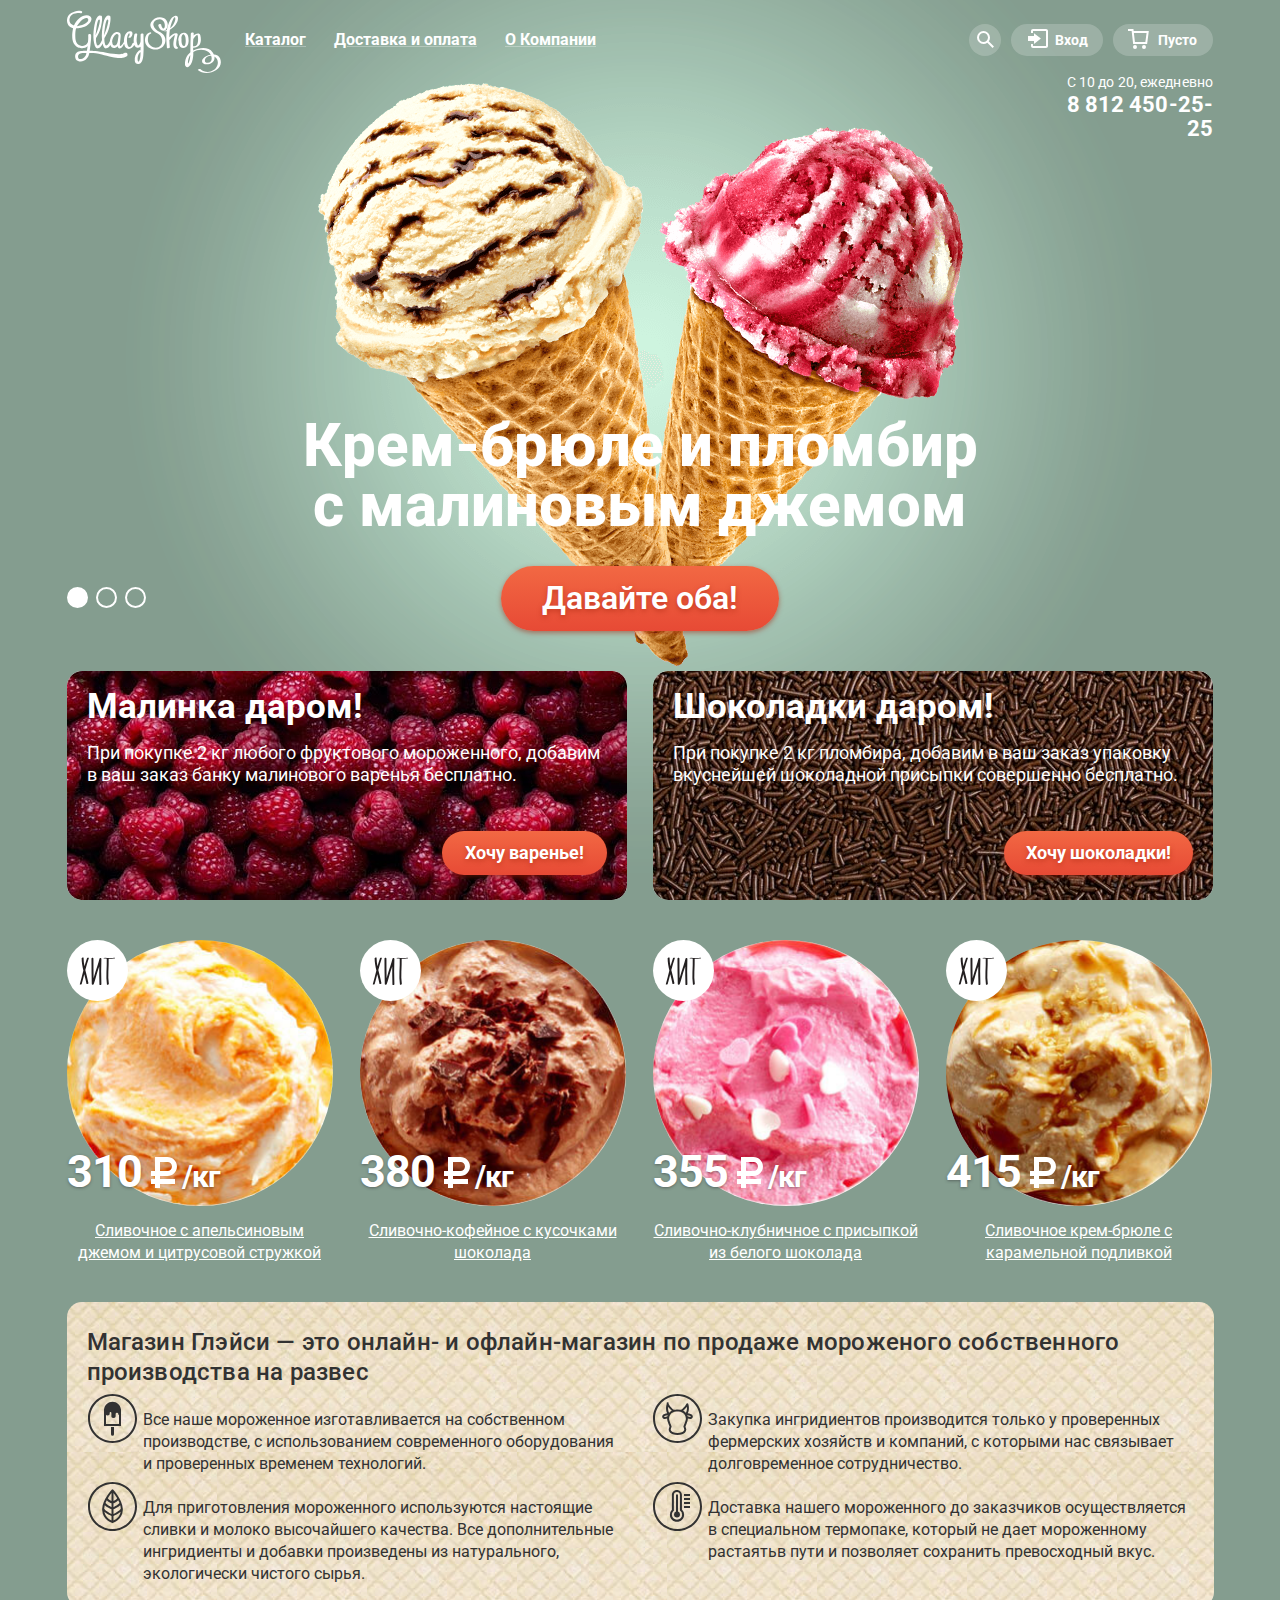
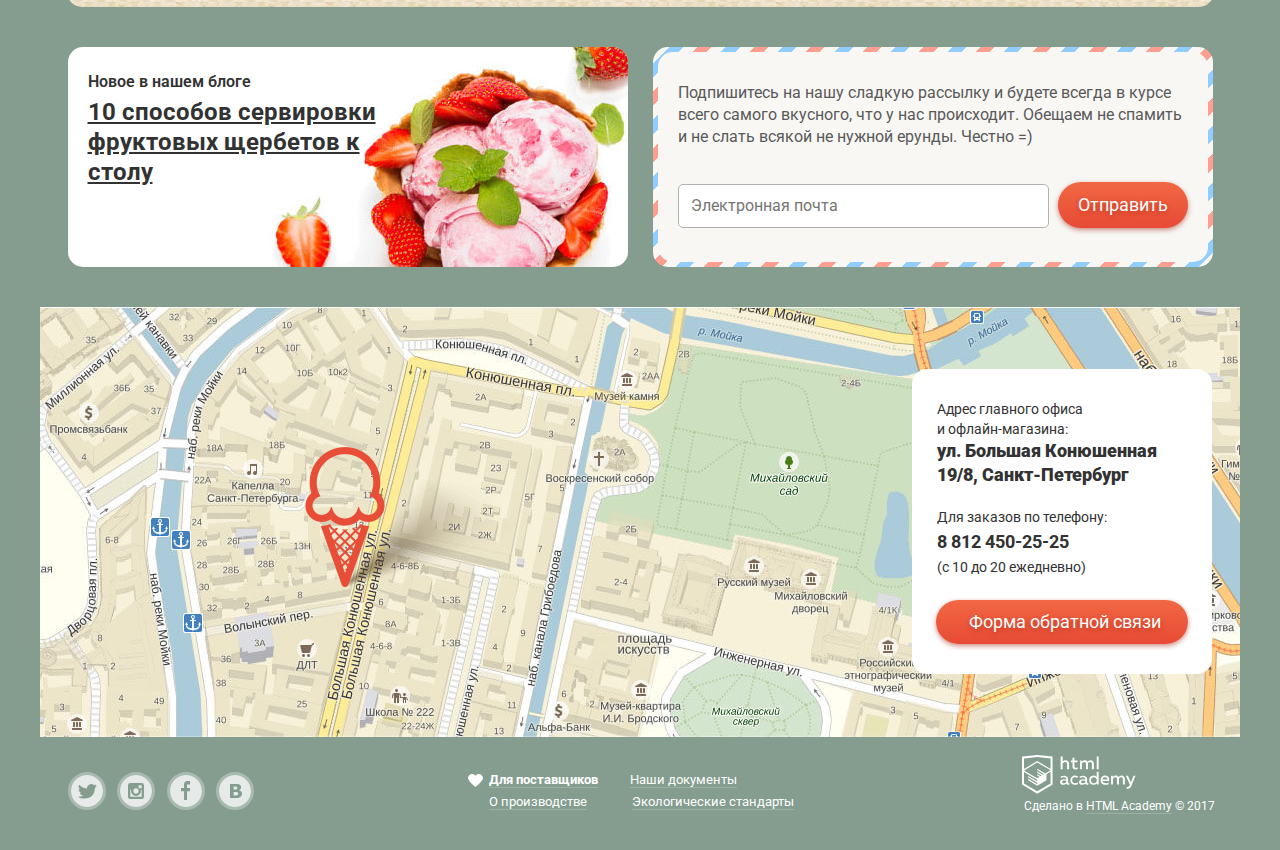
==== commit 4752fd61: "work with comments, fix indentation's, fix map-container, fix order css-properties" ====
--- a/index.html
+++ b/index.html
@@ -7,9 +7,9 @@
     <link rel="stylesheet" href="css/style.min.css">
   </head>
   <body>
-    <input class="visually-hidden" type="radio" id="product-1" name="toggle" checked>
-    <input class="visually-hidden" type="radio" id="product-2" name="toggle">
-    <input class="visually-hidden" type="radio" id="product-3" name="toggle">
+    <input class="visually-hidden product-1" type="radio" id="product-1" name="toggle" checked>
+    <input class="visually-hidden product-2" type="radio" id="product-2" name="toggle">
+    <input class="visually-hidden product-3" type="radio" id="product-3" name="toggle">
     <div class="main-content">
       <div class="site-wrapper">
         <header class="main-header">
@@ -52,8 +52,8 @@
                 </a>
                 <form action="#" method="POST">
                   <label for="user-search" class="user-search-field">
-                  <span class="visually-hidden">Поиск</span>
-                  <input type="text" class="user-search-text common-inputs" id="user-search" name="user-search" placeholder="Что ищем?">
+                  	<span class="visually-hidden">Поиск</span>
+                  	<input type="text" class="user-search-text common-inputs" id="user-search" name="user-search" placeholder="Что ищем?">
                   </label>
                 </form>
               </li>
@@ -118,15 +118,15 @@
               <label for="product-3">Третий</label>
             </div>
             <ul class="slider-list">
-              <li class="slider-item current-slide" id="raspberry-slide">
+              <li class="slider-item current-slide raspberry-slide">
                 <h3 class="slide-title">Крем-брюле и пломбир с малиновым джемом</h3>
                 <a class="slide-btn-link btn-red-shadow" href="#">Давайте оба!</a>
               </li>
-              <li class="slider-item current-slide" id="lemon-slide">
+              <li class="slider-item current-slide lemon-slide">
                 <h3 class="slide-title">Шоколадный пломбир и лимонный сорбет</h3>
                 <a class="slide-btn-link btn-red-shadow" href="#">Давайте оба!</a>
               </li>
-              <li class="slider-item current-slide" id="strawberry-slide">
+              <li class="slider-item current-slide strawberry-slide">
                 <h3 class="slide-title">Пломбир с помадкой и клубничный щербет</h3>
                 <a class="slide-btn-link btn-red-shadow" href="#">Давайте оба!</a>
               </li>
@@ -262,6 +262,8 @@
         </section>
         <footer class="main-footer">
           <div class="map-container-pin">
+          	<strong class="visually-hidden">Как нас найти</strong>
+          	<iframe src="https://yandex.ru/map-widget/v1/?um=constructor%3A9279b7030865ddf9fff3f22d66ff14d7b4657ec36805d5bad005449247263860&amp;source=constructor" width="1200" height="430" class="interactive-map"></iframe>
             <div class="address-container">
               <p class="address-normal">Адрес главного офиса и офлайн-магазина:</p>
               <p class="address-bold"><b>ул. Большая Конюшенная 19/8, Санкт-Петербург</b></p>
@@ -270,7 +272,6 @@
               <p class="address-normal time-interval">(с 10 до 20 ежедневно)</p>
               <a class="callback-btn btn-red-shadow" href="#">Форма обратной связи</a>
             </div>
-            <img src="img/jpeg/map.jpg" alt="Наш адрес" class="image-map">
           </div>
           <div class="footer-bottom">
             <ul class="social-list">
@@ -331,7 +332,7 @@
             <div class="footer-copyright">
               <p class="footer-copyright-text">
                 <a class="go-to-htmlacademy" href="https://htmlacademy.ru/intensive/htmlcss">
-                <img src="img/svg/logo-htmlacademy-small.svg" alt="Логотип HTMLAcademy" width="120" height="39" class="footer-studio-logo">
+                	<img src="img/svg/logo-htmlacademy-small.svg" alt="Логотип HTMLAcademy" width="120" height="39" class="footer-studio-logo">
                 </a>
                 Сделано в <a class="footer-studio-label" href="https://htmlacademy.ru/intensive/htmlcss">HTML Academy</a> © 2017
               </p>
@@ -344,12 +345,12 @@
               <div class="move-container"></div>
               <form class="feedback-form">
                 <button class="feedback-btn-close" type="button">
-                <span class="visually-hidden">Закрыть модальное окно</span>
+                	<span class="visually-hidden">Закрыть модальное окно</span>
                 </button>
                 <p class="feedback-title">Мы обязательно вам ответим!</p>
-                <label for="feedback-name"></label>
+                <label for="feedback-name" class="visually-hidden">Поле имя</label>
                 <input class="feedback-name common-inputs" type="text" id="feedback-name" name="feedback-name" placeholder="Как Вас зовут?">
-                <label for="feedback-email"></label>
+                <label for="feedback-email" class="visually-hidden">Поле почта</label>
                 <input class="feedback-email common-inputs" type="email" id="feedback-email" name="feedback-email" placeholder="Ваша почта для ответа?">
                 <textarea class="feedback-area" name="feedback-area" id="feedback-area" cols="45" rows="7" placeholder="Напишите что-нибудь..."></textarea>
                 <input class="btn-feedback-submit btn-red-shadow" type="submit" value="Отправить">
--- a/css/style.min.css
+++ b/css/style.min.css
@@ -1 +1 @@
-@import url(https://fonts.googleapis.com/css?family=Roboto:400,700&subset=cyrillic);html,body{margin:0;padding:0}body{font-family:'roboto','Arial',sans-serif;font-size:16px;line-height:20px}.main-content{-webkit-transition:background-image .5s ease,background-color .5s ease;-o-transition:background-image .5s ease,background-color .5s ease;transition:background-image .5s ease,background-color .5s ease;color:#fff;background-color:#849d8f;background-image:url(../img/jpeg/ice-big.png);background-repeat:no-repeat;background-position:top center}.site-wrapper{width:1200px;margin:0 auto}.main-content::before,.main-content::after{visibility:hidden;content:''}.main-content::before{background-image:url(../img/jpeg/ice-big-2.png)}.main-content::after{background-image:url(../img/jpeg/ice-big-3.png)}input[type='email'],.common-inputs,.feedback-area{min-width:345px;margin-right:5px;padding:10px;border:1px solid #b2b2b2;border-radius:5px;background-color:#fff}input[type='email']:hover,.common-inputs:hover{-webkit-box-shadow:0 0 0 1px rgba(211,211,210,1) inset;box-shadow:0 0 0 1px rgba(211,211,210,1) inset}.header-left-navigation-list,.header-right-navigation-list,.catalog-item,.breadcrumbs-item,.pagination-item,.features-item,.user-login-list{list-style-type:none}.header-left-navigation-link,.main-navigation-link,.catalog-navigation-link,.page-number{font-weight:700;text-decoration:none;color:#fff;border-bottom:1px solid rgb(157,177,165)}.main-header{position:relative;-webkit-box-sizing:border-box;box-sizing:border-box;padding:10px 27px 0 27px}.header-nav{position:relative;display:-webkit-box;display:-ms-flexbox;display:flex;margin-right:auto;margin-left:auto;-webkit-box-align:center;-ms-flex-align:center;align-items:center;-ms-flex-wrap:wrap;flex-wrap:wrap}.top-header-logo{-ms-flex-item-align:start;align-self:flex-start}.header-left-navigation-list{display:-webkit-box;display:-ms-flexbox;display:flex;margin:0;margin-left:2px;padding:0;padding-left:8px;-webkit-box-align:center;-ms-flex-align:center;align-items:center;-ms-flex-wrap:wrap;flex-wrap:wrap}._inner-left-nav-list{margin-bottom:7px;margin-left:2px}.header-left-navigation-item{position:relative;padding-bottom:5px}.header-left-navigation-link{font-size:16px;line-height:18px;display:inline-block;vertical-align:baseline;padding:7px 14px;text-decoration:underline solid rgba(255,255,255,.3);border-bottom:none;-webkit-text-decoration:underline solid rgba(255,255,255,.3)}.__page-active{text-decoration:none;border-radius:20px;background-color:#d07058}.header-left-navigation-item:hover .header-left-navigation-link{color:#000;border-bottom:none;border-radius:25px;background-color:#fff}.header-left-navigation-link:not(.__page-active):active{color:#000;background-color:#eaeaea;-webkit-box-shadow:inset 0 2px 2px 0 rgba(105,105,105,.9);box-shadow:inset 0 2px 2px 0 rgba(105,105,105,.9)}.header-left-navigation-item:hover .dropdown-inner{display:block}.dropdown-inner{position:absolute;z-index:1;top:37px;display:none;overflow:hidden;width:145px;margin:0;padding:0;list-style:none;border-radius:5px;background-color:#f7f6f1;font-size:14px;line-height:16px}.dropdown-inner-item{width:100%}.dropdown-inner-link{display:inline-block;vertical-align:baseline;width:100%;padding:7px 15px;text-decoration:none;color:#000}.__link-active{background-color:#d07058}.dropdown-inner-link:not(.inner-title):hover{background-color:rgba(251,222,216,.9)}.dropdown-inner-link:not(.__link-active):not(.inner-title):active{background-color:rgba(246,181,165,.9)}.inner-title{font-weight:700;background-image:-webkit-gradient(linear,left top,left bottom,from(#d1d0ce),to(#d1d0ce));background-image:-webkit-linear-gradient(#d1d0ce,#d1d0ce);background-image:-o-linear-gradient(#d1d0ce,#d1d0ce);background-image:linear-gradient(#d1d0ce,#d1d0ce);background-repeat:no-repeat;background-position:left 7px bottom;background-size:128px 1px}.header-right-navigation-list{font-size:14px;line-height:16px;display:-webkit-box;display:-ms-flexbox;display:flex;width:450px;margin:0;margin-bottom:7px;margin-left:auto;padding:0;-webkit-box-pack:end;-ms-flex-pack:end;justify-content:flex-end;-webkit-box-align:center;-ms-flex-align:center;align-items:center;-ms-flex-wrap:wrap;flex-wrap:wrap}._main-list{margin-bottom:0}.header-right-navigation-item{position:relative;margin-left:10px;padding-bottom:5px}.header-right-navigation-item:hover .goods-of-basket{z-index:4;display:-webkit-box;display:-ms-flexbox;display:flex}.header-right-navigation-link{font-weight:700;display:inline-block;vertical-align:middle;text-decoration:none;color:#fff}.header-right-navigation-link:active{color:#000;background-color:#eaeaea;-webkit-box-shadow:inset 0 2px 2px 0 rgba(105,105,105,.9);box-shadow:inset 0 2px 2px 0 rgba(105,105,105,.9)}.user-search{position:relative;width:32px;height:32px;text-align:center;border-radius:50%;background-color:rgba(255,255,255,.2)}.header-right-navigation-item:hover .user-search,.header-right-navigation-item:hover .user-login,.header-right-navigation-item:hover .user-basket{cursor:pointer;color:#000;background-color:#fff}.user-search svg{position:absolute;top:7px;left:8px}.header-right-navigation-item:hover svg .lens,.header-right-navigation-item:hover svg .login,.header-right-navigation-item:hover svg .basket{fill:#000}.user-search-field{position:absolute;top:37px;right:0;display:none;padding:20px 10px;border-radius:5px;background-color:#f7f6f1;-webkit-box-shadow:0 10px 30px 0 rgba(0,0,0,.5);box-shadow:0 10px 30px 0 rgba(0,0,0,.5)}.header-right-navigation-item:hover .user-search-field{z-index:1;display:block}.header-right-navigation-item:hover{border-radius:20px}.user-search-field .user-search-text{width:310px;margin-right:0}.user-login{position:relative;-webkit-box-sizing:border-box;box-sizing:border-box;width:92px;padding-top:8px;padding-bottom:8px;padding-left:28px;text-align:center;border-radius:25px;background-color:rgba(255,255,255,.2)}.user-login svg{position:absolute;top:5px;left:17px}.user-login-list{position:relative;display:none}.header-right-navigation-item:hover .user-login-list{display:block}.user-login-form{position:absolute;z-index:1;top:5px;right:0;-webkit-box-sizing:border-box;box-sizing:border-box;width:275px;padding:20px 20px;border-radius:5px;background-color:#f7f6f1;-webkit-box-shadow:0 10px 30px 0 rgba(0,0,0,.5);box-shadow:0 10px 30px 0 rgba(0,0,0,.5)}.user-login-item{margin:0;margin-bottom:20px}.links-wrapper{display:-webkit-box;display:-ms-flexbox;display:flex;flex-direction:row-reverse;-webkit-box-orient:horizontal;-webkit-box-direction:reverse;-ms-flex-direction:row-reverse;-ms-flex-wrap:wrap;flex-wrap:wrap}.links-block{font-size:13px;line-height:24px;width:120px;margin:0;margin-left:15px}.links-block a{color:#000}.links-block a:hover,.footer-studio-label:hover,.footer-subnavigation-link:hover,.catalog-item-link:hover,.rubric-link:hover,.catalog-navigation-link:hover{color:#e84d37}.input-width{-webkit-box-sizing:border-box;box-sizing:border-box;min-width:100%}.form-enter-btn{font-weight:700;padding:17px 25px;text-align:center;color:#fff;border:none;border-radius:30px;background-image:-webkit-gradient(linear,left bottom,left top,from(#e74a35),to(#f26843));background-image:-webkit-linear-gradient(bottom,#e74a35,#f26843);background-image:-o-linear-gradient(bottom,#e74a35,#f26843);background-image:linear-gradient(to top,#e74a35,#f26843)}.user-basket{position:relative;-webkit-box-sizing:border-box;box-sizing:border-box;width:117px;padding-top:8px;padding-right:13px;padding-bottom:8px;padding-left:42px;text-align:center;border-radius:25px;background-color:rgba(255,255,255,.2)}.user-basket svg{position:absolute;top:5px;left:15px}._main-basket{width:100px}.__not-empty-basket{color:#000;background-color:#fff}.__not-empty-basket svg #basket{fill:#000}.goods-of-basket{font-size:13px;line-height:16px;position:absolute;z-index:1;top:37px;right:0;display:-webkit-box;display:-ms-flexbox;display:flex;display:none;-webkit-box-orient:vertical;-webkit-box-direction:normal;-ms-flex-direction:column;flex-direction:column;-webkit-box-sizing:border-box;box-sizing:border-box;width:540px;padding:0;padding:25px 15px 5px 15px;list-style:none;color:#000;border-radius:5px;background-color:#f7f6f1;-webkit-box-shadow:0 10px 30px 0 rgba(0,0,0,.5);box-shadow:0 10px 30px 0 rgba(0,0,0,.5);-ms-flex-wrap:wrap;flex-wrap:wrap}.basket-goods-wrapper{position:relative}.basket-goods-list{display:-webkit-box;display:-ms-flexbox;display:flex;padding:0;list-style:inherit;-ms-flex-wrap:wrap;flex-wrap:wrap}.basket-line{position:absolute;left:0;width:500px;height:1px;background-color:#cacac7}.basket-goods-item{position:relative;display:-webkit-box;display:-ms-flexbox;display:flex;margin-bottom:35px;-webkit-box-align:center;-ms-flex-align:center;align-items:center}.goods-delete-btn{position:relative;left:-7px;display:inline-block;vertical-align:baseline;padding:10px;cursor:pointer;border:none;background:transparent}.goods-item-logo{width:32px;height:32px;margin-right:15px;margin-left:20px;border-radius:50%;background-repeat:no-repeat;background-size:cover}.goods-orange{background-image:url(../img/jpeg/ice-orange.jpg)}.goods-strawberry{background-image:url(../img/jpeg/ice-strawberry.jpg)}.goods-item-title{margin:0;margin-right:30px}.goods-delete-btn::before,.goods-delete-btn::after{position:absolute;top:10px;left:2px;display:inline-block;vertical-align:baseline;width:15px;height:1px;content:'';background-color:#000}.goods-delete-btn::before{-webkit-transform:rotate(45deg);-ms-transform:rotate(45deg);transform:rotate(45deg)}.goods-delete-btn::after{-webkit-transform:rotate(-45deg);-ms-transform:rotate(-45deg);transform:rotate(-45deg)}.goods-item-count{margin-right:30px}.goods-item-sum{color:#a6a6a5}.goods-summary-list{display:-webkit-box;display:-ms-flexbox;display:flex;flex-direction:column;width:180px;margin-top:10px;margin-left:auto;padding:0;list-style:none;-webkit-box-orient:vertical;-webkit-box-direction:normal;-ms-flex-direction:column;-webkit-box-pack:end;-ms-flex-pack:end;justify-content:flex-end}.goods-total-sum{font-size:15px;font-weight:700;line-height:18px;margin:0;margin-bottom:20px;text-align:right}.goods-purchase-btn{font-size:18px;font-weight:700;line-height:24px;padding:10px 15px;text-align:center;color:#fff;border:none;border-radius:30px;background-image:-webkit-gradient(linear,left bottom,left top,from(#e74a35),to(#f26843));background-image:-webkit-linear-gradient(bottom,#e74a35,#f26843);background-image:-o-linear-gradient(bottom,#e74a35,#f26843);background-image:linear-gradient(to top,#e74a35,#f26843)}.header-right-contacts{display:flex;flex-direction:column;margin-left:auto;font-size:14px;line-height:16px;width:170px;text-align:right;letter-spacing:.1px;margin-top:0;margin-bottom:0}._inner-page-contacts{position:absolute;top:64px;right:0}.nav-working-time{margin-bottom:2px;text-align:right}.nav-working-tel{font-size:22px;font-weight:700;line-height:24px;display:inline-block;vertical-align:baseline;padding-top:3px}.visually-hidden{position:absolute;overflow:hidden;clip:rect(0 0 0 0);width:1px;height:1px;margin:-1px;padding:0;white-space:nowrap;border:0;-webkit-clip-path:inset(100%);clip-path:inset(100%)}.inner-content{background-image:none}.main-present{position:relative;margin-bottom:40px;padding-top:275px;text-align:center;color:#fff}.main-slider{position:relative;margin:0;text-align:center}.slider-list{margin:0;padding:0;list-style:none}.current-slide{display:none}.slide-title{font-size:60px;font-weight:800;line-height:60px;width:700px;margin:0 auto;margin-bottom:30px}.slider-controls{font-size:0;position:absolute;z-index:3;bottom:23px;left:27px}.slider-controls label{display:inline-block;vertical-align:top;width:17px;height:17px;margin-right:8px;cursor:pointer;border:2px solid #fff;border-radius:50%;background-color:transparent}.slider-controls label:hover{background-color:rgba(255,255,255,.3)}#pduct-1:checked~.main-content{background-color:#849d8f;background-image:url(../img/jpeg/ice-big.png)}#product-2:checked~.main-content{background-color:#8996a6;background-image:url(../img/jpeg/ice-big-2.png)}#product-3:checked~.main-content{background-color:#9d8b84;background-image:url(../img/jpeg/ice-big-3.png)}#product-1:checked~.main-content #raspberry-slide,#product-2:checked~.main-content #lemon-slide,#product-3:checked~.main-content #strawberry-slide{display:inline-block;vertical-align:baseline}#product-1:checked~.main-content label[for='product-1'],#product-2:checked~.main-content label[for='product-2'],#product-3:checked~.main-content label[for='product-3']{background-color:#fff}.btn-red-shadow{-webkit-box-shadow:0 2px 5px 0 rgba(160,32,11,.5);box-shadow:0 2px 5px 0 rgba(160,32,11,.5);text-shadow:0 2px 5px rgba(160,32,11,.5)}.btn-red-shadow:hover{cursor:pointer;background-color:#f17b64;background-image:none;-webkit-box-shadow:0 2px 5px 0 rgba(172,16,0,.9);box-shadow:0 2px 5px 0 rgba(172,16,0,.9);text-shadow:0 2px 10px rgba(160,32,11,.9)}.btn-red-shadow:active{cursor:pointer;outline:none;background-color:#f17b64;background-image:none;-webkit-box-shadow:inset 0 2px 5px 0 rgba(160,32,11,.5);box-shadow:inset 0 2px 5px 0 rgba(160,32,11,.5);text-shadow:0 2px 10px rgba(160,32,11,.9)}.slide-btn-link{font-size:32px;font-weight:600;line-height:41px;display:inline-block;vertical-align:top;padding:12px 41px;cursor:pointer;text-align:center;text-decoration:none;color:#fff;border:none;border-radius:40px;background-image:-webkit-gradient(linear,left bottom,left top,from(#e74a35),to(#f26843));background-image:-webkit-linear-gradient(bottom,#e74a35,#f26843);background-image:-o-linear-gradient(bottom,#e74a35,#f26843);background-image:linear-gradient(to top,#e74a35,#f26843)}.__current-slide{background-color:#fff}.promo-block{margin-bottom:40px}.promo-third-title{font-size:35px;font-weight:700;line-height:41px;margin:0}.promo-text{font-size:18px;line-height:22px;margin:0;padding-top:15px;padding-bottom:45px}.get-btn{font-size:18px;font-weight:700;line-height:24px;margin-left:auto;padding:10px 22px;text-align:center;text-decoration:none;color:#fff;border-radius:25px;background-image:-webkit-gradient(linear,left bottom,left top,from(#e74a35),to(#f26843));background-image:-webkit-linear-gradient(bottom,#e74a35,#f26843);background-image:-o-linear-gradient(bottom,#e74a35,#f26843);background-image:linear-gradient(to top,#e74a35,#f26843)}.promo-list{display:-webkit-box;display:-ms-flexbox;display:flex;padding:0;-ms-flex-wrap:wrap;flex-wrap:wrap;-webkit-box-pack:justify;-ms-flex-pack:justify;justify-content:space-between}.promo-list-item{display:-webkit-box;display:-ms-flexbox;display:flex;flex-direction:column;-webkit-box-sizing:border-box;box-sizing:border-box;width:560px;padding:15px 20px;padding-bottom:25px;list-style-type:none;border-radius:15px;-webkit-box-orient:vertical;-webkit-box-direction:normal;-ms-flex-direction:column}.raspberries-bg{margin-left:27px;background-color:rgba(186,46,81,.9);background-image:url(../img/jpeg/raspberry-bg.jpg);background-repeat:no-repeat}.chokolate-bg{margin-right:27px;background-color:rgba(97,78,73,.9);background-image:url(../img/jpeg/chokolate-bg.jpg);background-repeat:no-repeat}.catalog-block{margin-bottom:45px;padding-left:28px}._main-catalog-block{margin-bottom:22px}.catalog-list{position:relative;left:-1px;display:-webkit-box;display:-ms-flexbox;display:flex;margin:0;margin-right:auto;margin-left:auto;padding-left:0;-ms-flex-wrap:wrap;flex-wrap:wrap;-webkit-box-pack:start;-ms-flex-pack:start;justify-content:flex-start}.catalog-item{position:relative;width:265px;text-align:center}.item-padding{padding-bottom:25px}.catalog-item:not(:nth-child(4n)){margin-right:28px}.item-before::before{position:absolute;z-index:4;content:url(../img/svg/icon-circle-hit.svg)}.catalog-item:hover::after{position:absolute;z-index:-1;top:-10px;left:-10px;width:285px;height:405px;content:'';border-radius:10px;background-color:rgba(255,255,255,.2);-webkit-box-shadow:0 5px 20px 0 rgba(0,0,0,.5);box-shadow:0 5px 20px 0 rgba(0,0,0,.5)}.catalog-item:hover{z-index:3}.catalog-item:hover .catalog-fast-preview{display:block}.catalog-item-img{z-index:5;border-radius:50%}.link-description{padding-right:5px;padding-left:5px}.catalog-item-link{z-index:5;text-align:center;color:#fff}.catalog-item-title{font-size:16px;font-weight:400;line-height:22px;z-index:5}.catalog-item-sum{font-size:45px;font-weight:700;line-height:54px;z-index:5;margin:0;margin-top:-66px;text-align:left;letter-spacing:-.8px;text-shadow:0 1px 3px rgba(49,50,53,.5)}.total-amount,.inner-amount{font-weight:400;position:relative;top:4px;left:-4px}.catalog-fast-preview{font-size:18px;font-weight:700;line-height:24px;position:absolute;right:32px;display:none;width:170px;padding:10px 20px;border-radius:25px;background-image:-webkit-gradient(linear,left bottom,left top,from(#e74a35),to(#f26843));background-image:-webkit-linear-gradient(bottom,#e74a35,#f26843);background-image:-o-linear-gradient(bottom,#e74a35,#f26843);background-image:linear-gradient(to top,#e74a35,#f26843)}.ice-weight{font-size:30px;font-weight:700;line-height:55px;position:relative;left:-12px}.about-info{width:1147px;margin-right:auto;margin-bottom:40px;margin-left:auto;color:#323232;border-radius:15px;background-color:rgba(231,218,192,.9);background-image:url(../img/jpeg/waffle-pattern.jpg)}.waffle-title{margin-bottom:22px;padding-top:25px;padding-left:20px}.gllacy-title{font-size:24px;font-weight:500;line-height:30px;letter-spacing:.2px}.features-list{position:relative;display:-webkit-box;display:-ms-flexbox;display:flex;margin:0;padding:0 26px 0 76px;-ms-flex-wrap:wrap;flex-wrap:wrap;-webkit-box-pack:justify;-ms-flex-pack:justify;justify-content:space-between}.features-item{font-size:16px;line-height:22px;position:relative;width:480px;margin-bottom:22px}.features-item::before{position:absolute;top:-15px;left:-55px}.features-eskimo-icon::before{content:url(../img/svg/icon-eskimo.svg)}.features-leaf-icon::before{content:url(../img/svg/icon-leaf.svg)}.features-cow-icon::before{content:url(../img/svg/icon-cow.svg)}.features-therm-icon::before{content:url(../img/svg/icon-thermometer.svg)}.blog-container{display:-webkit-box;display:-ms-flexbox;display:flex;margin-bottom:40px;-webkit-box-pack:center;-ms-flex-pack:center;justify-content:center}.subscription-block-rubric{display:-webkit-box;display:-ms-flexbox;display:flex;flex-direction:column;-webkit-box-sizing:border-box;box-sizing:border-box;width:560px;min-height:220px;margin-right:25px;padding:20px;border-radius:15px;background-color:rgba(243,208,215,.5);background-image:url(../img/jpeg/strawberry-bg.jpg);background-repeat:no-repeat;-webkit-box-orient:vertical;-webkit-box-direction:normal;-ms-flex-direction:column}.rubric-title{font-weight:600;margin-top:5px;margin-bottom:5px;color:#323232}.rubric-text{width:300px}.rubric-paragraph{margin:0}.rubric-link{font-size:24px;font-weight:700;line-height:30px;color:#323232}.subscription-block{-webkit-box-sizing:border-box;box-sizing:border-box;width:560px;padding:5px;color:#5a5a5a;border-radius:15px;background-image:-webkit-repeating-linear-gradient(135deg,#f8f7f4,#f8f7f4 10px,#92cdff 10px,#92cdff 20px,#f8f7f4 20px,#f8f7f4 30px,#fe9e90 30px,#fe9e90 40px);background-image:-o-repeating-linear-gradient(135deg,#f8f7f4,#f8f7f4 10px,#92cdff 10px,#92cdff 20px,#f8f7f4 20px,#f8f7f4 30px,#fe9e90 30px,#fe9e90 40px);background-image:repeating-linear-gradient(-45deg,#f8f7f4,#f8f7f4 10px,#92cdff 10px,#92cdff 20px,#f8f7f4 20px,#f8f7f4 30px,#fe9e90 30px,#fe9e90 40px)}.subscribe-info{font-size:16px;line-height:22px;margin:0;padding-top:5px;padding-bottom:34px}.subscribe-inner{-webkit-box-sizing:border-box;box-sizing:border-box;width:550px;min-height:210px;margin:auto;padding:25px 20px 20px 20px;border-radius:15px;background-color:#f8f7f4}.subscribe-mailing input[type='email']{padding:12px}.btn-sent-email,.btn-feedback-submit{font-size:18px;line-height:24px;width:130px;padding:11px 20px;color:#fff;border:none;border-radius:25px;background-image:-webkit-gradient(linear,left bottom,left top,from(#e74a35),to(#f26843));background-image:-webkit-linear-gradient(bottom,#e74a35,#f26843);background-image:-o-linear-gradient(bottom,#e74a35,#f26843);background-image:linear-gradient(to top,#e74a35,#f26843)}.main-footer{position:relative;padding-bottom:30px}.address-container{position:absolute;z-index:1;top:62px;right:28px;display:-webkit-box;display:-ms-flexbox;display:flex;flex-direction:column;-webkit-box-sizing:border-box;box-sizing:border-box;width:300px;padding-top:10px;padding-left:25px;color:#323232;border-radius:15px;background-color:#fff;-webkit-box-orient:vertical;-webkit-box-direction:normal;-ms-flex-direction:column}.address-normal{font-size:14px;line-height:20px;margin:0}.address-normal:first-child{width:155px;margin-top:20px}.address-normal:nth-child(3){margin-top:20px;margin-bottom:3px}.time-interval{margin-top:3px}.address-bold{font-size:18px;font-weight:700;line-height:24px;width:225px;margin:0}.address-bold:last-child{padding-bottom:5px}.callback-btn{font-size:18px;line-height:24px;width:198px;margin-top:23px;margin-bottom:30px;margin-left:-1px;padding-top:10px;padding-right:27px;padding-bottom:10px;padding-left:27px;text-align:right;text-decoration:none;color:#fff;border-radius:24px;background-image:-webkit-gradient(linear,left bottom,left top,from(#e74a35),to(#f26843));background-image:-webkit-linear-gradient(bottom,#e74a35,#f26843);background-image:-o-linear-gradient(bottom,#e74a35,#f26843);background-image:linear-gradient(to top,#e74a35,#f26843)}.map-container-pin{position:relative;min-height:430px}.image-map{position:absolute}.map-container-pin::before{position:absolute;z-index:1;top:140px;left:265px;content:url(../img/jpeg/icon-pin.png)}.social-list,.footer-subnavigation{list-style-type:none}.footer-bottom{display:-webkit-box;display:-ms-flexbox;display:flex;margin-right:25px;margin-left:24px}.social-list{display:-webkit-box;display:-ms-flexbox;display:flex;flex-wrap:wrap;width:195px;margin:35px 0 0 0;padding:0;-ms-flex-pack:distribute;justify-content:space-around}._social-inner{margin-top:36px}.social-item:nth-child(1){position:relative;top:0;left:-1px}.social-item:nth-child(2){position:relative;top:0;left:-1px}.footer-subnavigation{font-size:13px;line-height:18px;display:-webkit-box;display:-ms-flexbox;display:flex;width:310px;height:35px;margin:auto auto 9px 230px;padding:0;-ms-flex-wrap:wrap;flex-wrap:wrap;-webkit-box-pack:start;-ms-flex-pack:start;justify-content:flex-start}.footer-subnavigation-item:nth-child(1){position:relative;margin-right:32px;padding-bottom:4px}.footer-subnavigation-item:nth-child(3){margin-right:45px}.social-btn{display:inline-block;vertical-align:baseline;width:32px;height:32px;border:3px solid rgba(255,255,255,.3);border-radius:50%}.social-btn:hover{cursor:pointer;border-color:rgba(218,226,222,.9)}.social-btn:hover svg .twitter,.social-btn:hover svg .instagram,.social-btn:hover svg .facebook,.social-btn:hover svg .vkontakte{fill:#fff}.footer-subnavigation-link{font-size:13px;line-height:18px;width:160px;text-decoration:none;color:#fff;border-bottom:1px solid rgba(255,255,255,.2)}.footer-link-heart{font-weight:700}.footer-link-heart::before{position:absolute;top:3px;left:-21px;content:url(../img/svg/icon-heart.svg)}.footer-copyright{margin-left:auto}.footer-copyright-text{font-size:12px;line-height:18px;position:relative;margin:0;margin-top:60px}.footer-studio-logo{position:absolute;top:-42px;left:-8px}.footer-studio-label{text-decoration:none;color:#fff;border-bottom:1px solid rgba(255,255,255,.2)}.feedback-form{position:relative;display:-webkit-box;display:-ms-flexbox;display:flex;flex-direction:column;-webkit-box-sizing:border-box;box-sizing:border-box;width:475px;padding-top:20px;padding-left:20px;color:#333;border-radius:20px;background-color:#fff;-webkit-box-orient:vertical;-webkit-box-direction:normal;-ms-flex-direction:column}.feedback-title{font-size:24px;font-weight:700;line-height:28px;display:inline-block;vertical-align:baseline;margin:0;margin-bottom:20px;text-align:left}.feedback-btn-close{position:absolute;right:15px;display:inline-block;vertical-align:baseline;padding:10px;cursor:pointer;border:none;background:transparent}.feedback-btn-close::before,.feedback-btn-close::after{position:absolute;top:9px;left:-3px;display:inline-block;vertical-align:baseline;width:25px;height:2px;content:'';background-color:#000}.feedback-btn-close::before{-webkit-transform:rotate(45deg);-ms-transform:rotate(45deg);transform:rotate(45deg)}.feedback-btn-close::after{-webkit-transform:rotate(-45deg);-ms-transform:rotate(-45deg);transform:rotate(-45deg)}.feedback-name,.feedback-email,.feedback-area{display:block;margin-bottom:20px}.feedback-name,.feedback-email{width:265px}.btn-feedback-submit{margin-bottom:20px;margin-left:55%}.breadcrumbs{display:-webkit-box;display:-ms-flexbox;display:flex;margin:0;margin-top:20px;margin-bottom:5px;margin-left:28px;padding:0;-ms-flex-wrap:wrap;flex-wrap:wrap}.breadcrumbs-item{font-size:14px;line-height:16px;margin-right:10px}.breadcrumbs-item:not(:last-child)::after{position:relative;left:5px;content:'»'}.catalog-filters{margin-bottom:40px;margin-left:27px}.form-filters-top{display:-webkit-box;display:-ms-flexbox;display:flex;margin-bottom:13px}.select-wrap{position:relative;display:-webkit-box;display:-ms-flexbox;display:flex;flex-direction:column;width:194px;margin-right:15px;-webkit-box-orient:vertical;-webkit-box-direction:normal;-ms-flex-direction:column}.select-sort{padding:10px 0 8px 15px;color:#fff;border:none;border-radius:20px;background-color:rgba(255,255,255,.2);-webkit-appearance:none;-moz-appearance:none;appearance:none}.select-sort-title,.checkbox-wrap-title{font-size:14px;line-height:16px;margin-bottom:6px;padding-left:15px}._sort-self-title{margin-top:5px;margin-left:2px}.select-sort-item{color:#000}.select-sort:hover{cursor:pointer;color:#000}.select-sort:hover+.select-arrow-down #icon-down{cursor:pointer;fill:#000}.select-arrow-down{position:absolute;top:40px;right:14px}.range-wrap{position:relative;display:-webkit-box;display:-ms-flexbox;display:flex;flex-direction:column;width:220px;margin-right:15px;-webkit-box-orient:vertical;-webkit-box-direction:normal;-ms-flex-direction:column}.range-wrap::after{position:absolute;top:11px;left:114px;width:7px;height:2px;content:'';background-color:#fff}.price-min,.price-max{width:65px;border:none;background-color:transparent;-webkit-appearance:none;-moz-appearance:none;appearance:none}.price-min::-webkit-input-placeholder,.price-max::-webkit-input-placeholder{color:#fff}.price-min:-ms-input-placeholder,.price-max:-ms-input-placeholder{color:#fff}.price-min::-ms-input-placeholder,.price-max::-ms-input-placeholder{color:#fff}.price-min::placeholder,.price-max::placeholder{color:#fff}.range-title{font-size:14px;line-height:16px;position:relative;left:5px;margin-top:4px;margin-bottom:5px}.range-duo-title{padding-left:12px}.range-scale{padding:16px 20px;border-radius:20px;background-color:rgba(255,255,255,.2)}.range-total{width:180px;height:4px;background:#d1dad3}.range-limit{width:100px;height:4px;margin-left:25px;background-color:#fff}.switch-first,.switch-second{position:absolute;top:35px;width:4px;height:4px;border:8px solid #fff;border-radius:50%;background-color:#ababab}.switch-first{left:35px}.switch-second{right:67px}.switch-first:hover,.switch-second:hover{width:6px;height:6px;cursor:pointer;-webkit-box-shadow:0 0 3px 0 #000;box-shadow:0 0 3px 0 #000}.form-filters-bottom{display:-webkit-box;display:-ms-flexbox;display:flex;-ms-flex-wrap:wrap;flex-wrap:wrap}.checkbox-wrap{width:703px}.checkbox-list{display:-webkit-box;display:-ms-flexbox;display:flex;margin:0;padding:0;list-style:none;-ms-flex-wrap:wrap;flex-wrap:wrap}.checkbox-list-item:not(:last-child){padding-right:18px}.checkbox-list-item:nth-child(3){padding-right:21px}.checkbox-list-item:nth-child(4){padding-right:21px}.extends+label::before{content:'';position:absolute;top:0;left:5px;width:16px;height:16px;opacity:.5;border:2px solid #fff;border-radius:3px}.extends:checked+label::after{position:absolute;top:0;left:2px;opacity:.5;content:url(../img/svg/checkbox-on.svg)}.extends+label:hover::before{opacity:1}.extends:checked+label:hover::after{opacity:1}.extends:disabled+label::before{opacity:.2}.radio-wrap{width:415px;padding-top:2px}.radio-wrap-title{font-size:14px;line-height:16px;padding-left:15px}.filters-background{margin-top:5px;padding:8px 12px;padding-right:0;border-radius:20px;background-color:rgba(255,255,255,.2)}.radio-wrap-list{position:relative;display:-webkit-box;display:-ms-flexbox;display:flex;margin:0;padding:0;list-style:none;-ms-flex-wrap:wrap;flex-wrap:wrap}.radio-wrap-item{padding-right:18px;padding-left:32px}.radio-wrap-item label{position:relative;display:block;cursor:pointer}.fat-filter+label::before{position:absolute;top:0;left:-30px;width:16px;height:16px;content:'';opacity:.5;border:2px solid #fff;border-radius:50%}.fat-filter:checked+label::after{position:absolute;top:6px;left:-24px;width:8px;height:8px;content:'';opacity:.5;border-radius:50%;background-color:#fff}.fat-filter+label:hover::before{opacity:1}.fat-filter:checked+label:hover::after{opacity:1}.fat-filter:disabled+label::before,.fat-filter:disabled+label::after{opacity:.2}.fat-filter:focus+label,.extends:focus+label{outline:2px solid rgb(104,151,199)}.checkbox-list-item label{position:relative;display:block;cursor:pointer;padding-left:35px}.form-accept-btn{width:144px;margin-left:14px;padding:7px;color:#fff;border:2px solid #fff;border-radius:20px;background-color:rgba(255,255,255,.2);-ms-flex-item-align:end;align-self:flex-end}.form-accept-btn:hover{cursor:pointer;color:#000;background-color:#fff}.form-accept-btn:active{color:#000;border:none;background-color:#eaeaea;-webkit-box-shadow:inset 0 2px 2px 0 rgba(105,105,105,.9);box-shadow:inset 0 2px 2px 0 rgba(105,105,105,.9)}.catalog-navigation-link{font-weight:400}.current-page-link{border-bottom:none}.current-page-link:hover{color:inherit}.content-title{font-size:35px;line-height:41px;margin:0;margin-bottom:20px;margin-left:27px}.catalog-page-list{position:relative;display:-webkit-box;display:-ms-flexbox;display:flex;padding-left:0;-ms-flex-pack:distribute;justify-content:space-around;-ms-flex-wrap:wrap;flex-wrap:wrap}.catalog-pagination{display:-webkit-box;display:-ms-flexbox;display:flex;width:220px;margin-left:auto;padding:0;-ms-flex-wrap:wrap;flex-wrap:wrap}.pagination-item:first-child{position:relative;left:-5px}.pagination-item:last-child{margin-left:5px}.page-number{font-weight:400;padding:5px 10px;border-bottom:none;border-radius:50%}.page-number:hover{font-weight:700;cursor:pointer;color:#000;background-color:rgba(255,255,255,.2)}.page-number:active{background-color:#fff}.previous-page svg{-webkit-transform:rotate(180deg);-ms-transform:rotate(180deg);transform:rotate(180deg)}.next-page,.previous-page{padding:5px 10px;border-radius:50%}.previous-page:hover{cursor:pointer;background-color:rgba(255,255,255,.2)}.next-page:hover{cursor:pointer;color:#000;background-color:rgba(255,255,255,.2)}.next-page:active,.previous-page:active{background-color:#fff}.footer-line{width:1150px;height:1px;margin-top:32px;margin-right:auto;margin-left:auto;background-color:#d1d0ce}.fixed-wrap{position:fixed;z-index:5;top:0;left:0;display:block;visibility:hidden;overflow:auto;width:100%;height:100%;-webkit-transition:1000ms;-o-transition:1000ms;transition:1000ms;opacity:0;background-color:rgba(0,0,0,.7)}.fixed-wrap._show{visibility:visible;opacity:1}.fixed-wrap__modal{text-align:center;white-space:nowrap}.fixed-wrap__modal::after{display:inline-block;vertical-align:middle;height:100%;content:''}.modal{display:inline-block;vertical-align:middle}.feedback-area{margin:0 20px 20px 0}+@import url(https://fonts.googleapis.com/css?family=Roboto:400,700&subset=cyrillic);html,body{margin:0;padding:0}body{font-family:'roboto','Arial',sans-serif;font-size:16px;line-height:20px}.main-content{color:#fff;background-color:#849d8f;background-image:url(../img/jpeg/ice-big.png);background-repeat:no-repeat;background-position:top center;-webkit-transition:background-image .5s ease,background-color .5s ease;-o-transition:background-image .5s ease,background-color .5s ease;transition:background-image .5s ease,background-color .5s ease}.site-wrapper{width:1200px;margin:0 auto}.main-content::before,.main-content::after{visibility:hidden;content:''}.main-content::before{background-image:url(../img/jpeg/ice-big-2.png)}.main-content::after{background-image:url(../img/jpeg/ice-big-3.png)}input[type='email'],.common-inputs,.feedback-area{min-width:345px;margin-right:5px;padding:10px;border:1px solid #b2b2b2;border-radius:5px;background-color:#fff;font-weight:600}::-webkit-input-placeholder{font-weight:400}:-ms-input-placeholder{font-weight:400}::-ms-input-placeholder{font-weight:400}::placeholder{font-weight:400}input[type='email']:-ms-input-placeholder{font-weight:400}input[type='email']:hover,.common-inputs:hover{-webkit-box-shadow:0 0 0 1px rgba(211,211,210,1) inset;box-shadow:0 0 0 1px rgba(211,211,210,1) inset}.header-left-navigation-list,.header-right-navigation-list,.catalog-item,.breadcrumbs-item,.pagination-item,.features-item,.user-login-list{list-style-type:none}.header-left-navigation-link,.main-navigation-link,.catalog-navigation-link,.page-number{font-weight:700;text-decoration:none;color:#fff;border-bottom:1px solid rgb(157,177,165)}.main-header{position:relative;-webkit-box-sizing:border-box;box-sizing:border-box;padding:10px 27px 0 27px}.header-nav{position:relative;display:-webkit-box;display:-ms-flexbox;display:flex;margin-right:auto;margin-left:auto;-webkit-box-align:center;-ms-flex-align:center;align-items:center;-ms-flex-wrap:wrap;flex-wrap:wrap}.top-header-logo{-ms-flex-item-align:start;align-self:flex-start}.header-left-navigation-list{display:-webkit-box;display:-ms-flexbox;display:flex;margin:0;margin-left:2px;padding:0;padding-left:8px;-webkit-box-align:center;-ms-flex-align:center;align-items:center;-ms-flex-wrap:wrap;flex-wrap:wrap}._inner-left-nav-list{margin-bottom:7px;margin-left:2px}.header-left-navigation-item{position:relative;padding-bottom:5px}.header-left-navigation-link{font-size:16px;line-height:18px;display:inline-block;vertical-align:baseline;padding:7px 14px;border-bottom:none;-webkit-text-decoration:underline solid rgba(255,255,255,.3);text-decoration:underline solid rgba(255,255,255,.3)}.__page-active{text-decoration:none;border-radius:20px;background-color:#d07058}.header-left-navigation-item:hover .header-left-navigation-link{color:#000;border-bottom:none;border-radius:25px;background-color:#fff}.header-left-navigation-link:not(.__page-active):active{color:#000;background-color:#eaeaea;box-shadow:inset 0 2px 2px 0 rgba(105,105,105,.9);-webkit-box-shadow:inset 0 2px 2px 0 rgba(105,105,105,.9)}.header-left-navigation-item:hover .dropdown-inner{display:block}.dropdown-inner{position:absolute;z-index:1;top:37px;display:none;overflow:hidden;width:145px;margin:0;padding:0;list-style:none;border-radius:5px;background-color:#f7f6f1;font-size:14px;line-height:16px}.dropdown-inner-item{width:100%}.dropdown-inner-link{display:inline-block;vertical-align:baseline;width:100%;padding:7px 15px;text-decoration:none;color:#000}.__link-active{background-color:#d07058;color:#fff}.__link-active:hover{color:#000}.dropdown-inner-link:not(.inner-title):hover{background-color:rgba(251,222,216,.9)}.dropdown-inner-link:not(.__link-active):not(.inner-title):active{background-color:rgba(246,181,165,.9)}.inner-title{font-weight:700;background-image:-webkit-gradient(linear,left top,left bottom,from(#d1d0ce),to(#d1d0ce));background-image:-webkit-linear-gradient(#d1d0ce,#d1d0ce);background-image:-o-linear-gradient(#d1d0ce,#d1d0ce);background-image:linear-gradient(#d1d0ce,#d1d0ce);background-repeat:no-repeat;background-position:left 7px bottom;background-size:128px 1px}.header-right-navigation-list{font-size:14px;line-height:16px;display:-webkit-box;display:-ms-flexbox;display:flex;width:450px;margin:0;margin-bottom:7px;margin-left:auto;padding:0;-webkit-box-pack:end;-ms-flex-pack:end;justify-content:flex-end;-webkit-box-align:center;-ms-flex-align:center;align-items:center;-ms-flex-wrap:wrap;flex-wrap:wrap}._main-list{margin-bottom:0}.header-right-navigation-item{position:relative;margin-left:10px;padding-bottom:5px}.header-right-navigation-item:hover .goods-of-basket{z-index:4;display:-webkit-box;display:-ms-flexbox;display:flex}.header-right-navigation-link{font-weight:700;display:inline-block;vertical-align:middle;text-decoration:none;color:#fff}.header-right-navigation-link:active{color:#000;background-color:#eaeaea;-webkit-box-shadow:inset 0 2px 2px 0 rgba(105,105,105,.9);box-shadow:inset 0 2px 2px 0 rgba(105,105,105,.9)}.user-search{position:relative;width:32px;height:32px;text-align:center;border-radius:50%;background-color:rgba(255,255,255,.2)}.header-right-navigation-item:hover .user-search,.header-right-navigation-item:hover .user-login,.header-right-navigation-item:hover .user-basket{cursor:pointer;color:#000;background-color:#fff}.user-search svg{position:absolute;top:7px;left:8px}.header-right-navigation-item:hover .lens,.header-right-navigation-item:hover .login,.header-right-navigation-item:hover .basket{fill:#000}.user-search-field{position:absolute;top:37px;right:0;display:none;padding:20px 10px;border-radius:5px;background-color:#f7f6f1;-webkit-box-shadow:0 10px 30px 0 rgba(0,0,0,.5);box-shadow:0 10px 30px 0 rgba(0,0,0,.5)}.header-right-navigation-item:hover .user-search-field{z-index:1;display:block}.header-right-navigation-item:hover{border-radius:20px}.user-search-field .user-search-text{width:310px;margin-right:0}.user-login{position:relative;-webkit-box-sizing:border-box;box-sizing:border-box;width:92px;padding-top:8px;padding-bottom:8px;padding-left:28px;text-align:center;border-radius:25px;background-color:rgba(255,255,255,.2)}.user-login svg{position:absolute;top:5px;left:17px}.user-login-list{position:relative;display:none}.header-right-navigation-item:hover .user-login-list{display:block}.user-login-form{position:absolute;z-index:1;top:5px;right:0;-webkit-box-sizing:border-box;box-sizing:border-box;width:275px;padding:20px 20px;border-radius:5px;background-color:#f7f6f1;-webkit-box-shadow:0 10px 30px 0 rgba(0,0,0,.5);box-shadow:0 10px 30px 0 rgba(0,0,0,.5)}.user-login-item{margin:0;margin-bottom:20px}.links-wrapper{display:-webkit-box;display:-ms-flexbox;display:flex;-webkit-box-orient:horizontal;-webkit-box-direction:reverse;-ms-flex-direction:row-reverse;flex-direction:row-reverse;-ms-flex-wrap:wrap;flex-wrap:wrap}.links-block{font-size:13px;line-height:24px;width:120px;margin:0;margin-left:15px}.links-block a{color:#000}.links-block a:hover,.footer-studio-label:hover,.footer-subnavigation-link:hover,.catalog-item-link:hover,.rubric-link:hover,.catalog-navigation-link:hover{color:#e84d37}.input-width{-webkit-box-sizing:border-box;box-sizing:border-box;min-width:100%}.form-enter-btn{font-weight:700;padding:17px 25px;text-align:center;color:#fff;border:none;border-radius:30px;background-image:-webkit-gradient(linear,left bottom,left top,from(#e74a35),to(#f26843));background-image:-webkit-linear-gradient(bottom,#e74a35,#f26843);background-image:-o-linear-gradient(bottom,#e74a35,#f26843);background-image:linear-gradient(to top,#e74a35,#f26843)}.user-basket{position:relative;-webkit-box-sizing:border-box;box-sizing:border-box;width:117px;padding-top:8px;padding-right:13px;padding-bottom:8px;padding-left:42px;text-align:center;border-radius:25px;background-color:rgba(255,255,255,.2)}.user-basket svg{position:absolute;top:5px;left:15px}._main-basket{width:100px}.__not-empty-basket{color:#000;background-color:#fff}.goods-of-basket{font-size:13px;line-height:16px;position:absolute;z-index:1;top:37px;right:0;display:-webkit-box;display:-ms-flexbox;display:flex;display:none;-webkit-box-orient:vertical;-webkit-box-direction:normal;-ms-flex-direction:column;flex-direction:column;-webkit-box-sizing:border-box;box-sizing:border-box;width:540px;padding:0;padding:25px 15px 5px 15px;list-style:none;color:#000;border-radius:5px;background-color:#f7f6f1;-webkit-box-shadow:0 10px 30px 0 rgba(0,0,0,.5);box-shadow:0 10px 30px 0 rgba(0,0,0,.5);-ms-flex-wrap:wrap;flex-wrap:wrap}.basket-goods-wrapper{position:relative}.basket-goods-list{display:-webkit-box;display:-ms-flexbox;display:flex;padding:0;list-style:inherit;-ms-flex-wrap:wrap;flex-wrap:wrap}.basket-line{position:absolute;left:0;width:500px;height:1px;background-color:#cacac7}.basket-goods-item{position:relative;display:-webkit-box;display:-ms-flexbox;display:flex;margin-bottom:35px;-webkit-box-align:center;-ms-flex-align:center;align-items:center}.goods-delete-btn{position:relative;left:-7px;display:inline-block;vertical-align:baseline;padding:10px;cursor:pointer;border:none;background:transparent}.goods-item-logo{width:32px;height:32px;margin-right:15px;margin-left:20px;border-radius:50%;background-repeat:no-repeat;background-size:cover}.goods-orange{background-image:url(../img/jpeg/ice-orange.jpg)}.goods-strawberry{background-image:url(../img/jpeg/ice-strawberry.jpg)}.goods-item-title{margin:0;margin-right:30px}.goods-delete-btn::before,.goods-delete-btn::after{position:absolute;top:10px;left:2px;display:inline-block;vertical-align:baseline;width:15px;height:1px;content:'';background-color:#000}.goods-delete-btn::before{-webkit-transform:rotate(45deg);-ms-transform:rotate(45deg);transform:rotate(45deg)}.goods-delete-btn::after{-webkit-transform:rotate(-45deg);-ms-transform:rotate(-45deg);transform:rotate(-45deg)}.goods-item-count{margin-right:30px}.goods-item-sum{color:#a6a6a5}.goods-summary-list{display:-webkit-box;display:-ms-flexbox;display:flex;width:180px;margin-top:10px;margin-left:auto;padding:0;list-style:none;-webkit-box-orient:vertical;-webkit-box-direction:normal;-ms-flex-direction:column;flex-direction:column;-webkit-box-pack:end;-ms-flex-pack:end;justify-content:flex-end}.goods-total-sum{font-size:15px;font-weight:700;line-height:18px;margin:0;margin-bottom:20px;text-align:right}.goods-purchase-btn{font-size:18px;font-weight:700;line-height:24px;padding:10px 15px;text-align:center;color:#fff;border:none;border-radius:30px;background-image:-webkit-gradient(linear,left bottom,left top,from(#e74a35),to(#f26843));background-image:-webkit-linear-gradient(bottom,#e74a35,#f26843);background-image:-o-linear-gradient(bottom,#e74a35,#f26843);background-image:linear-gradient(to top,#e74a35,#f26843)}.header-right-contacts{display:-webkit-box;display:-ms-flexbox;display:flex;-webkit-box-orient:vertical;-webkit-box-direction:normal;-ms-flex-direction:column;flex-direction:column;margin-left:auto;font-size:14px;line-height:16px;width:170px;text-align:right;letter-spacing:.1px;margin-top:0;margin-bottom:0}._inner-page-contacts{position:absolute;top:64px;right:0}.nav-working-time{margin-bottom:2px;text-align:right}.nav-working-tel{font-size:22px;font-weight:700;line-height:24px;display:inline-block;vertical-align:baseline;padding-top:3px}.visually-hidden{position:absolute;overflow:hidden;clip:rect(0 0 0 0);width:1px;height:1px;margin:-1px;padding:0;white-space:nowrap;border:0;-webkit-clip-path:inset(100%);clip-path:inset(100%)}.inner-content{background-image:none}.main-present{position:relative;margin-bottom:40px;padding-top:275px;text-align:center;color:#fff}.main-slider{position:relative;margin:0;text-align:center}.slider-list{margin:0;padding:0;list-style:none}.current-slide{display:none}.slide-title{font-size:60px;font-weight:800;line-height:60px;width:700px;margin:0 auto;margin-bottom:30px}.slider-controls{font-size:0;position:absolute;z-index:3;bottom:23px;left:27px}.slider-controls label{display:inline-block;vertical-align:top;width:17px;height:17px;margin-right:8px;cursor:pointer;border:2px solid #fff;border-radius:50%;background-color:transparent}.slider-controls label:hover{background-color:rgba(255,255,255,.3)}.pduct-1:checked~.main-content{background-color:#849d8f;background-image:url(../img/jpeg/ice-big.png)}.product-2:checked~.main-content{background-color:#8996a6;background-image:url(../img/jpeg/ice-big-2.png)}.product-3:checked~.main-content{background-color:#9d8b84;background-image:url(../img/jpeg/ice-big-3.png)}.product-1:checked~.main-content .raspberry-slide,.product-2:checked~.main-content .lemon-slide,.product-3:checked~.main-content .strawberry-slide{display:inline-block;vertical-align:baseline}.product-1:checked~.main-content label[for='product-1'],.product-2:checked~.main-content label[for='product-2'],.product-3:checked~.main-content label[for='product-3']{background-color:#fff}.btn-red-shadow{-webkit-box-shadow:0 2px 5px 0 rgba(160,32,11,.5);box-shadow:0 2px 5px 0 rgba(160,32,11,.5);text-shadow:0 2px 5px rgba(160,32,11,.5)}.btn-red-shadow:hover{cursor:pointer;background-color:#f17b64;background-image:none;-webkit-box-shadow:0 2px 5px 0 rgba(172,16,0,.9);box-shadow:0 2px 5px 0 rgba(172,16,0,.9);text-shadow:0 2px 10px rgba(160,32,11,.9)}.btn-red-shadow:active{cursor:pointer;outline:none;background-color:#f17b64;background-image:none;-webkit-box-shadow:inset 0 2px 5px 0 rgba(160,32,11,.5);box-shadow:inset 0 2px 5px 0 rgba(160,32,11,.5);text-shadow:0 2px 10px rgba(160,32,11,.9)}.slide-btn-link{font-size:32px;font-weight:600;line-height:41px;display:inline-block;vertical-align:top;padding:12px 41px;cursor:pointer;text-align:center;text-decoration:none;color:#fff;border:none;border-radius:40px;background-image:-webkit-gradient(linear,left bottom,left top,from(#e74a35),to(#f26843));background-image:-webkit-linear-gradient(bottom,#e74a35,#f26843);background-image:-o-linear-gradient(bottom,#e74a35,#f26843);background-image:linear-gradient(to top,#e74a35,#f26843)}.__current-slide{background-color:#fff}.promo-block{margin-bottom:40px}.promo-third-title{font-size:35px;font-weight:700;line-height:41px;margin:0}.promo-text{font-size:18px;line-height:22px;margin:0;padding-top:15px;padding-bottom:45px}.get-btn{font-size:18px;font-weight:700;line-height:24px;margin-left:auto;padding:10px 22px;text-align:center;text-decoration:none;color:#fff;border-radius:25px;-webkit-box-sizing:border-box;box-sizing:border-box;background-image:-webkit-gradient(linear,left bottom,left top,from(#e74a35),to(#f26843));background-image:-webkit-linear-gradient(bottom,#e74a35,#f26843);background-image:-o-linear-gradient(bottom,#e74a35,#f26843);background-image:linear-gradient(to top,#e74a35,#f26843)}.raspberries-get-btn{width:165px;-ms-flex-item-align:end;align-self:flex-end}.chokolate-get-btn{max-width:195px;-ms-flex-item-align:end;align-self:flex-end}.promo-list{display:-webkit-box;display:-ms-flexbox;display:flex;padding:0;-ms-flex-wrap:wrap;flex-wrap:wrap;-webkit-box-pack:justify;-ms-flex-pack:justify;justify-content:space-between}.promo-list-item{display:-webkit-box;display:-ms-flexbox;display:flex;-webkit-box-sizing:border-box;box-sizing:border-box;width:560px;padding:15px 20px;padding-bottom:25px;list-style-type:none;border-radius:15px;-webkit-box-orient:vertical;-webkit-box-direction:normal;-ms-flex-direction:column;flex-direction:column}.raspberries-bg{margin-left:27px;background-color:rgba(186,46,81,.9);background-image:url(../img/jpeg/raspberry-bg.jpg);background-repeat:no-repeat}.chokolate-bg{margin-right:27px;background-color:rgba(97,78,73,.9);background-image:url(../img/jpeg/chokolate-bg.jpg);background-repeat:no-repeat}.catalog-block{margin-bottom:45px;padding-left:28px}._main-catalog-block{margin-bottom:22px}.catalog-list{position:relative;left:-1px;display:-webkit-box;display:-ms-flexbox;display:flex;margin:0;margin-right:auto;margin-left:auto;padding-left:0;-ms-flex-wrap:wrap;flex-wrap:wrap;-webkit-box-pack:start;-ms-flex-pack:start;justify-content:flex-start}.catalog-item{position:relative;width:265px;text-align:center}.item-padding{padding-bottom:25px}.catalog-item:not(:nth-child(4n)){margin-right:28px}.item-before::before{position:absolute;z-index:4;content:url(../img/svg/icon-circle-hit.svg)}.catalog-item:hover::after{position:absolute;z-index:-1;top:-10px;left:-10px;width:285px;height:405px;content:'';border-radius:10px;background-color:rgba(255,255,255,.2);-webkit-box-shadow:0 5px 20px 0 rgba(0,0,0,.5);box-shadow:0 5px 20px 0 rgba(0,0,0,.5)}.catalog-item:hover{z-index:3}.catalog-item:hover .catalog-fast-preview{display:block}.catalog-item-img{z-index:5;border-radius:50%}.link-description{padding-right:5px;padding-left:5px}.catalog-item-link{z-index:5;text-align:center;color:#fff}.catalog-item-title{font-size:16px;font-weight:400;line-height:22px;z-index:5}.catalog-item-sum{font-size:45px;font-weight:700;line-height:54px;z-index:5;margin:0;margin-top:-66px;text-align:left;letter-spacing:-.8px;text-shadow:0 1px 3px rgba(49,50,53,.5)}.total-amount,.inner-amount{font-weight:400;position:relative;top:4px;left:-4px}.catalog-fast-preview{font-size:18px;font-weight:700;line-height:24px;position:absolute;right:32px;display:none;width:170px;padding:10px 20px;border-radius:25px;background-image:-webkit-gradient(linear,left bottom,left top,from(#e74a35),to(#f26843));background-image:-webkit-linear-gradient(bottom,#e74a35,#f26843);background-image:-o-linear-gradient(bottom,#e74a35,#f26843);background-image:linear-gradient(to top,#e74a35,#f26843)}.ice-weight{font-size:30px;font-weight:700;line-height:55px;position:relative;left:-12px}.about-info{width:1147px;margin-right:auto;margin-bottom:40px;margin-left:auto;color:#323232;border-radius:15px;background-color:rgba(231,218,192,.9);background-image:url(../img/jpeg/waffle-pattern.jpg)}.waffle-title{margin-bottom:22px;padding-top:25px;padding-left:20px}.gllacy-title{font-size:24px;font-weight:500;line-height:30px;letter-spacing:.2px}.features-list{position:relative;display:-webkit-box;display:-ms-flexbox;display:flex;margin:0;padding:0 26px 0 76px;-ms-flex-wrap:wrap;flex-wrap:wrap;-webkit-box-pack:justify;-ms-flex-pack:justify;justify-content:space-between}.features-item{font-size:16px;line-height:22px;position:relative;width:480px;margin-bottom:22px}.features-item::before{position:absolute;top:-15px;left:-55px}.features-eskimo-icon::before{content:url(../img/svg/icon-eskimo.svg)}.features-leaf-icon::before{content:url(../img/svg/icon-leaf.svg)}.features-cow-icon::before{content:url(../img/svg/icon-cow.svg)}.features-therm-icon::before{content:url(../img/svg/icon-thermometer.svg)}.blog-container{display:-webkit-box;display:-ms-flexbox;display:flex;margin-bottom:40px;-webkit-box-pack:center;-ms-flex-pack:center;justify-content:center}.subscription-block-rubric{display:-webkit-box;display:-ms-flexbox;display:flex;-webkit-box-sizing:border-box;box-sizing:border-box;width:560px;min-height:220px;margin-right:25px;padding:20px;border-radius:15px;background-color:rgba(243,208,215,.5);background-image:url(../img/jpeg/strawberry-bg.jpg);background-repeat:no-repeat;-webkit-box-orient:vertical;-webkit-box-direction:normal;-ms-flex-direction:column;flex-direction:column}.rubric-title{font-weight:600;margin-top:5px;margin-bottom:5px;color:#323232}.rubric-text{width:300px}.rubric-paragraph{margin:0}.rubric-link{font-size:24px;font-weight:700;line-height:30px;color:#323232}.subscription-block{-webkit-box-sizing:border-box;box-sizing:border-box;width:560px;padding:5px;color:#5a5a5a;border-radius:15px;background-image:-webkit-repeating-linear-gradient(135deg,#f8f7f4,#f8f7f4 10px,#92cdff 10px,#92cdff 20px,#f8f7f4 20px,#f8f7f4 30px,#fe9e90 30px,#fe9e90 40px);background-image:-o-repeating-linear-gradient(135deg,#f8f7f4,#f8f7f4 10px,#92cdff 10px,#92cdff 20px,#f8f7f4 20px,#f8f7f4 30px,#fe9e90 30px,#fe9e90 40px);background-image:repeating-linear-gradient(-45deg,#f8f7f4,#f8f7f4 10px,#92cdff 10px,#92cdff 20px,#f8f7f4 20px,#f8f7f4 30px,#fe9e90 30px,#fe9e90 40px)}.subscribe-info{font-size:16px;line-height:22px;margin:0;padding-top:5px;padding-bottom:34px}.subscribe-inner{-webkit-box-sizing:border-box;box-sizing:border-box;width:550px;min-height:210px;margin:auto;padding:25px 20px 20px 20px;border-radius:15px;background-color:#f8f7f4}.subscribe-mailing input[type='email']{padding:12px}.btn-sent-email,.btn-feedback-submit{font-size:18px;line-height:24px;width:130px;padding:11px 20px;color:#fff;border:none;border-radius:25px;background-image:-webkit-gradient(linear,left bottom,left top,from(#e74a35),to(#f26843));background-image:-webkit-linear-gradient(bottom,#e74a35,#f26843);background-image:-o-linear-gradient(bottom,#e74a35,#f26843);background-image:linear-gradient(to top,#e74a35,#f26843)}.main-footer{position:relative;padding-bottom:30px}.address-container{margin:-368px 28px 0 auto;display:-webkit-box;display:-ms-flexbox;display:flex;-webkit-box-sizing:border-box;box-sizing:border-box;width:300px;padding-top:10px;padding-left:25px;color:#323232;border-radius:15px;background-color:#fff;-webkit-box-orient:vertical;-webkit-box-direction:normal;-ms-flex-direction:column;flex-direction:column}.address-normal{font-size:14px;line-height:20px;margin:0}.address-normal:first-child{width:155px;margin-top:20px}.address-normal:nth-child(3){margin-top:20px;margin-bottom:3px}.time-interval{margin-top:3px}.address-bold{font-size:18px;font-weight:700;line-height:24px;width:225px;margin:0}.address-bold:last-child{padding-bottom:5px}.callback-btn{font-size:18px;line-height:24px;width:198px;margin-top:23px;margin-bottom:30px;margin-left:-1px;padding-top:10px;padding-right:27px;padding-bottom:10px;padding-left:27px;text-align:right;text-decoration:none;color:#fff;border-radius:24px;background-image:-webkit-gradient(linear,left bottom,left top,from(#e74a35),to(#f26843));background-image:-webkit-linear-gradient(bottom,#e74a35,#f26843);background-image:-o-linear-gradient(bottom,#e74a35,#f26843);background-image:linear-gradient(to top,#e74a35,#f26843)}.map-container-pin{position:relative;min-height:430px;background-image:url(../img/jpeg/map.jpg);background-size:cover;background-repeat:no-repeat;z-index:1;font-size:0;line-height:0}.map-container-pin::before{position:absolute;top:140px;left:265px;content:url(../img/jpeg/icon-pin.png)}.interactive-map{position:relative;z-index:-1;border:none}.social-list,.footer-subnavigation{list-style-type:none}.footer-bottom{display:-webkit-box;display:-ms-flexbox;display:flex;margin-right:25px;margin-left:24px}.social-list{display:-webkit-box;display:-ms-flexbox;display:flex;-ms-flex-wrap:wrap;flex-wrap:wrap;width:195px;margin:35px 0 0 0;padding:0;-ms-flex-pack:distribute;justify-content:space-around}._social-inner{margin-top:36px}.social-item:nth-child(1){position:relative;top:0;left:-1px}.social-item:nth-child(2){position:relative;top:0;left:-1px}.footer-subnavigation{font-size:13px;line-height:18px;display:-webkit-box;display:-ms-flexbox;display:flex;width:310px;margin:34px auto 9px 230px;padding:0;-ms-flex-wrap:wrap;flex-wrap:wrap;-webkit-box-pack:start;-ms-flex-pack:start;justify-content:flex-start}.footer-subnavigation-item:nth-child(1){position:relative;margin-right:32px;padding-bottom:4px}.footer-subnavigation-item:nth-child(3){margin-right:45px}.social-btn{display:inline-block;vertical-align:baseline;width:32px;height:32px;border:3px solid rgba(255,255,255,.3);border-radius:50%}.social-btn:hover{cursor:pointer;border-color:rgba(218,226,222,.9)}.social-btn:hover .twitter,.social-btn:hover .instagram,.social-btn:hover .facebook,.social-btn:hover .vkontakte{fill:#fff}.footer-subnavigation-link{font-size:13px;line-height:18px;width:160px;text-decoration:none;color:#fff;border-bottom:1px solid rgba(255,255,255,.2)}.footer-link-heart{font-weight:700}.footer-link-heart::before{position:absolute;top:3px;left:-21px;content:url(../img/svg/icon-heart.svg)}.footer-copyright{margin-left:auto}.footer-copyright-text{font-size:12px;line-height:18px;position:relative;margin:0;margin-top:60px}.footer-studio-logo{position:absolute;top:-42px;left:-8px}.footer-studio-label{text-decoration:none;color:#fff;border-bottom:1px solid rgba(255,255,255,.2)}.feedback-form{position:relative;display:-webkit-box;display:-ms-flexbox;display:flex;-webkit-box-sizing:border-box;box-sizing:border-box;width:475px;padding-top:20px;padding-left:20px;color:#333;border-radius:20px;background-color:#fff;-webkit-box-orient:vertical;-webkit-box-direction:normal;-ms-flex-direction:column;flex-direction:column}.feedback-title{font-size:24px;font-weight:700;line-height:28px;display:inline-block;vertical-align:baseline;margin:0;margin-bottom:20px;text-align:left}.feedback-btn-close{position:absolute;right:15px;display:inline-block;vertical-align:baseline;padding:10px;cursor:pointer;border:none;background:transparent}.feedback-btn-close::before,.feedback-btn-close::after{position:absolute;top:9px;left:-3px;display:inline-block;vertical-align:baseline;width:25px;height:2px;content:'';background-color:#000}.feedback-btn-close::before{-webkit-transform:rotate(45deg);-ms-transform:rotate(45deg);transform:rotate(45deg)}.feedback-btn-close::after{-webkit-transform:rotate(-45deg);-ms-transform:rotate(-45deg);transform:rotate(-45deg)}.feedback-name,.feedback-email,.feedback-area{display:block;margin-bottom:20px}.feedback-name,.feedback-email{width:265px}.btn-feedback-submit{margin-bottom:20px;margin-left:55%}.breadcrumbs{display:-webkit-box;display:-ms-flexbox;display:flex;margin:0;margin-top:20px;margin-bottom:5px;margin-left:28px;padding:0;-ms-flex-wrap:wrap;flex-wrap:wrap}.breadcrumbs-item{font-size:14px;line-height:16px;margin-right:10px}.breadcrumbs-item:not(:last-child)::after{position:relative;left:5px;content:'»'}.catalog-filters{margin-bottom:40px;margin-left:27px}.form-filters-top{display:-webkit-box;display:-ms-flexbox;display:flex;margin-bottom:13px}.select-wrap{position:relative;display:-webkit-box;display:-ms-flexbox;display:flex;width:194px;margin-right:15px;-webkit-box-orient:vertical;-webkit-box-direction:normal;-ms-flex-direction:column;flex-direction:column}.select-sort{padding:10px 0 8px 15px;color:#fff;border:none;border-radius:20px;background-color:rgba(255,255,255,.2);-webkit-appearance:none;-moz-appearance:none;appearance:none}.select-sort::-ms-expand{display:none}.select-sort-title,.checkbox-wrap-title{font-size:14px;line-height:16px;margin-bottom:6px;padding-left:15px}._sort-self-title{margin-top:5px;margin-left:2px}.select-sort-item{color:#000}.select-sort:hover{cursor:pointer;color:#000}.select-sort:hover+.select-arrow-down .icon-down{cursor:pointer;fill:#000}.select-arrow-down{position:absolute;top:40px;right:14px}.range-wrap{position:relative;display:-webkit-box;display:-ms-flexbox;display:flex;width:220px;margin-right:15px;-webkit-box-orient:vertical;-webkit-box-direction:normal;-ms-flex-direction:column;flex-direction:column}.range-wrap::after{position:absolute;top:11px;left:114px;width:7px;height:2px;content:'';background-color:#fff}.price-min,.price-max{width:65px;border:none;background-color:transparent;-webkit-appearance:none;-moz-appearance:none;appearance:none}.price-min::-webkit-input-placeholder,.price-max::-webkit-input-placeholder{color:#fff}.price-min:-ms-input-placeholder,.price-max:-ms-input-placeholder{color:#fff}.price-min::-ms-input-placeholder,.price-max::-ms-input-placeholder{color:#fff}.price-min::placeholder,.price-max::placeholder{color:#fff}.range-title{font-size:14px;line-height:16px;position:relative;left:5px;margin-top:4px;margin-bottom:5px}.range-duo-title{padding-left:12px}.range-scale{padding:16px 20px;border-radius:20px;background-color:rgba(255,255,255,.2)}.range-total{width:180px;height:4px;background:#d1dad3}.range-limit{width:100px;height:4px;margin-left:25px;background-color:#fff}.switch-first,.switch-second{position:absolute;top:35px;width:4px;height:4px;border:8px solid #fff;border-radius:50%;background-color:#ababab}.switch-first{left:35px}.switch-second{right:67px}.switch-first:hover,.switch-second:hover{width:6px;height:6px;cursor:pointer;-webkit-box-shadow:0 0 3px 0 #000;box-shadow:0 0 3px 0 #000}.form-filters-bottom{display:-webkit-box;display:-ms-flexbox;display:flex;-ms-flex-wrap:wrap;flex-wrap:wrap}.checkbox-wrap{width:703px}.checkbox-list{display:-webkit-box;display:-ms-flexbox;display:flex;margin:0;padding:0;list-style:none;-ms-flex-wrap:wrap;flex-wrap:wrap}.checkbox-list-item:not(:last-child){padding-right:18px}.checkbox-list-item:nth-child(3){padding-right:21px}.checkbox-list-item:nth-child(4){padding-right:21px}.extends+label::before{content:'';position:absolute;top:0;left:5px;width:16px;height:16px;opacity:.5;border:2px solid #fff;border-radius:3px}.extends:checked+label::after{position:absolute;top:0;left:2px;opacity:.5;content:url(../img/svg/checkbox-on.svg)}.extends+label:hover::before{opacity:1}.extends:checked+label:hover::after{opacity:1}.extends:disabled+label::before{opacity:.2}.radio-wrap{width:415px;padding-top:2px}.radio-wrap-title{font-size:14px;line-height:16px;padding-left:15px}.filters-background{margin-top:5px;padding:8px 12px;padding-right:0;border-radius:20px;background-color:rgba(255,255,255,.2)}.radio-wrap-list{position:relative;display:-webkit-box;display:-ms-flexbox;display:flex;margin:0;padding:0;list-style:none;-ms-flex-wrap:wrap;flex-wrap:wrap}.radio-wrap-item{padding-right:18px;padding-left:32px}.radio-wrap-item label{position:relative;display:block;cursor:pointer}.fat-filter+label::before{position:absolute;top:0;left:-30px;width:16px;height:16px;content:'';opacity:.5;border:2px solid #fff;border-radius:50%}.fat-filter:checked+label::after{position:absolute;top:6px;left:-24px;width:8px;height:8px;content:'';opacity:.5;border-radius:50%;background-color:#fff}.fat-filter+label:hover::before{opacity:1}.fat-filter:checked+label:hover::after{opacity:1}.fat-filter:disabled+label::before,.fat-filter:disabled+label::after{opacity:.2}.fat-filter:focus+label,.extends:focus+label{outline:2px solid rgb(104,151,199)}.checkbox-list-item label{position:relative;display:block;cursor:pointer;padding-left:35px}.form-accept-btn{width:144px;margin-left:14px;padding:7px;color:#fff;border:2px solid #fff;border-radius:20px;background-color:rgba(255,255,255,.2);-ms-flex-item-align:end;align-self:flex-end}.form-accept-btn:hover{cursor:pointer;color:#000;background-color:#fff}.form-accept-btn:active{color:#000;border:none;background-color:#eaeaea;-webkit-box-shadow:inset 0 2px 2px 0 rgba(105,105,105,.9);box-shadow:inset 0 2px 2px 0 rgba(105,105,105,.9)}.catalog-navigation-link{font-weight:400}.current-page-link{border-bottom:none}.current-page-link:hover{color:inherit}.content-title{font-size:35px;line-height:41px;margin:0;margin-bottom:20px;margin-left:27px}.catalog-page-list{position:relative;display:-webkit-box;display:-ms-flexbox;display:flex;padding-left:0;-ms-flex-pack:distribute;justify-content:space-around;-ms-flex-wrap:wrap;flex-wrap:wrap}.catalog-pagination{display:-webkit-box;display:-ms-flexbox;display:flex;width:220px;margin-left:auto;padding:0;-ms-flex-wrap:wrap;flex-wrap:wrap}.pagination-item:first-child{position:relative;left:-5px}.pagination-item:last-child{margin-left:5px}.page-number{font-weight:400;padding:5px 10px;border-bottom:none;border-radius:50%}.page-number:hover{font-weight:700;cursor:pointer;color:#000;background-color:rgba(255,255,255,.2)}.page-number:active{background-color:#fff}.previous-page svg{-webkit-transform:rotate(180deg);-ms-transform:rotate(180deg);transform:rotate(180deg)}.next-page,.previous-page{padding:5px 10px;border-radius:50%;text-decoration:none}.previous-page:hover{cursor:pointer;background-color:rgba(255,255,255,.2)}.next-page:hover{cursor:pointer;color:#000;background-color:rgba(255,255,255,.2)}.next-page:active,.previous-page:active{background-color:#fff}.footer-line{width:1150px;height:1px;margin-top:32px;margin-right:auto;margin-left:auto;background-color:#d1d0ce}.fixed-wrap{position:fixed;z-index:5;top:0;left:0;display:block;visibility:hidden;overflow:auto;width:100%;height:100%;-webkit-transition:1000ms;-o-transition:1000ms;transition:1000ms;opacity:0;background-color:rgba(0,0,0,.7)}.fixed-wrap._show{visibility:visible;opacity:1}.fixed-wrap__modal{text-align:center;white-space:nowrap}.fixed-wrap__modal::after{content:'';display:inline-block;vertical-align:middle;height:100%}.modal{display:inline-block;vertical-align:middle}.feedback-area{margin:0 20px 20px 0}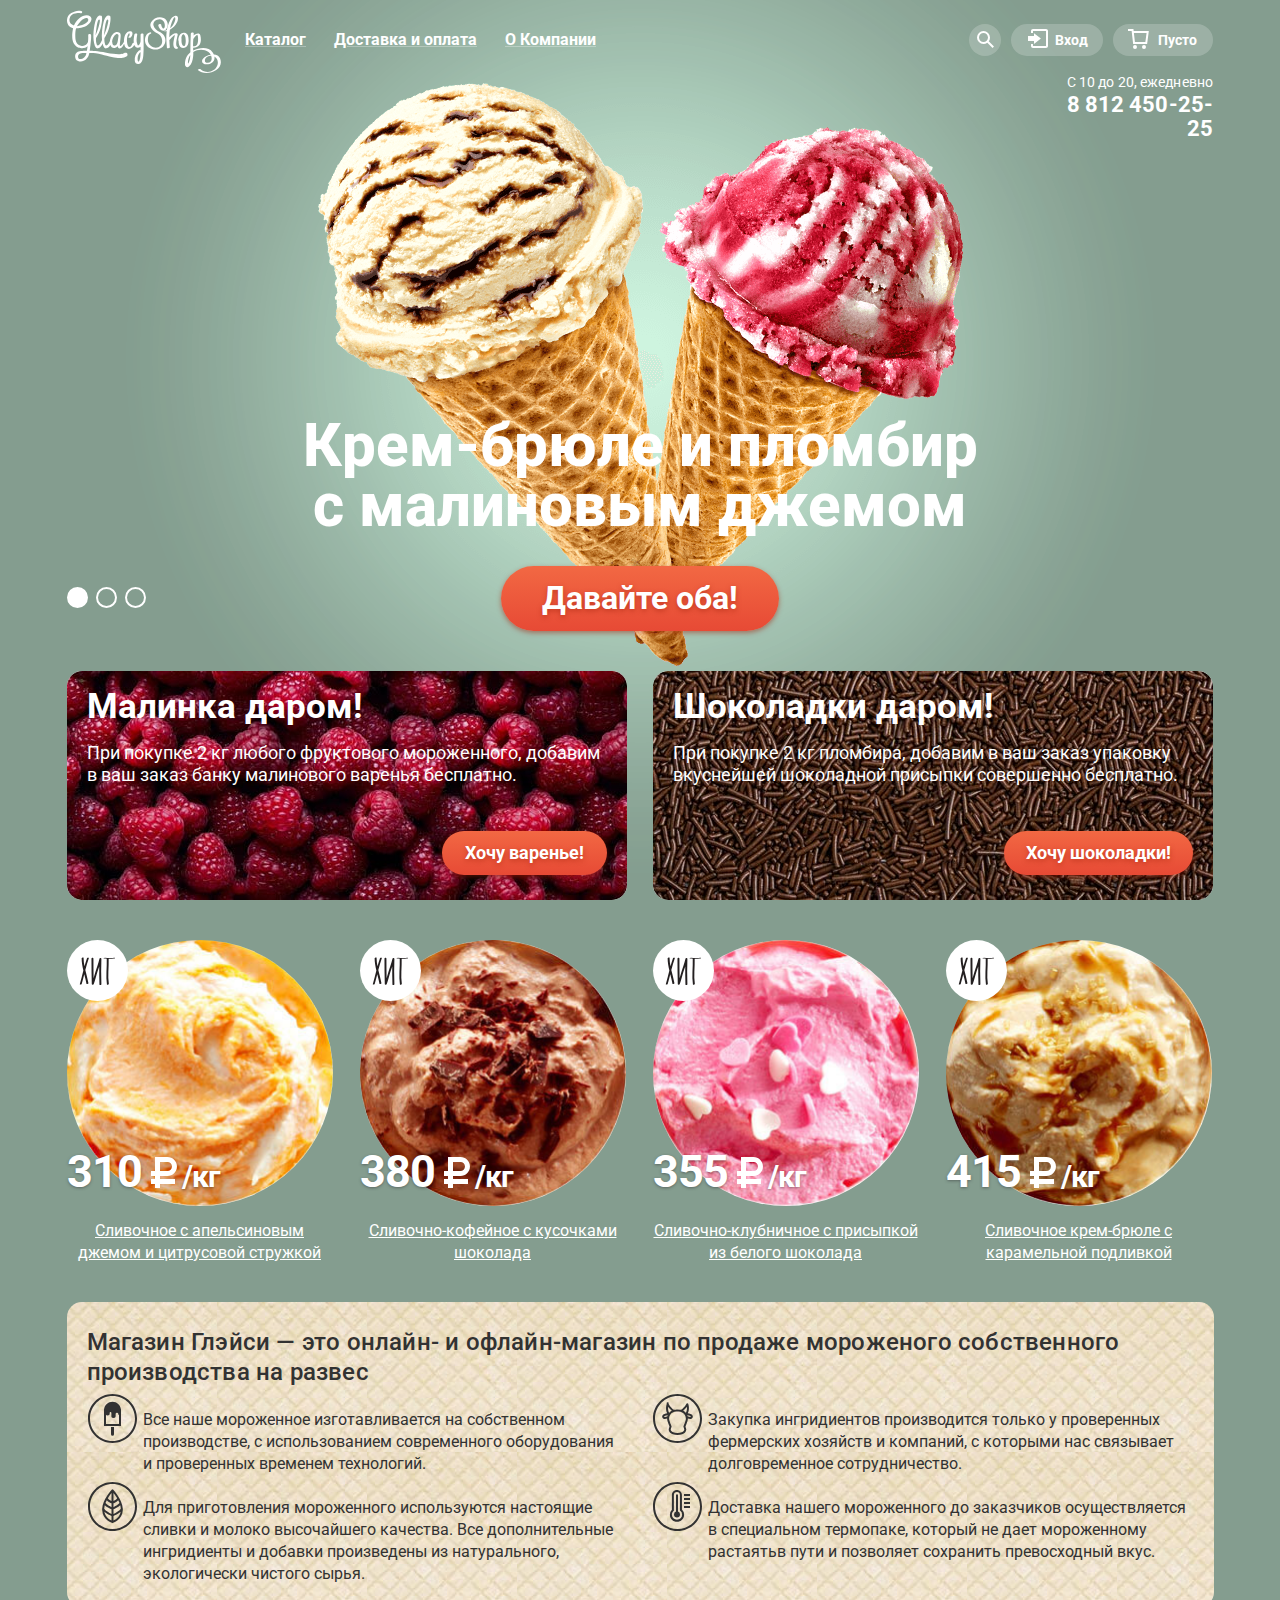
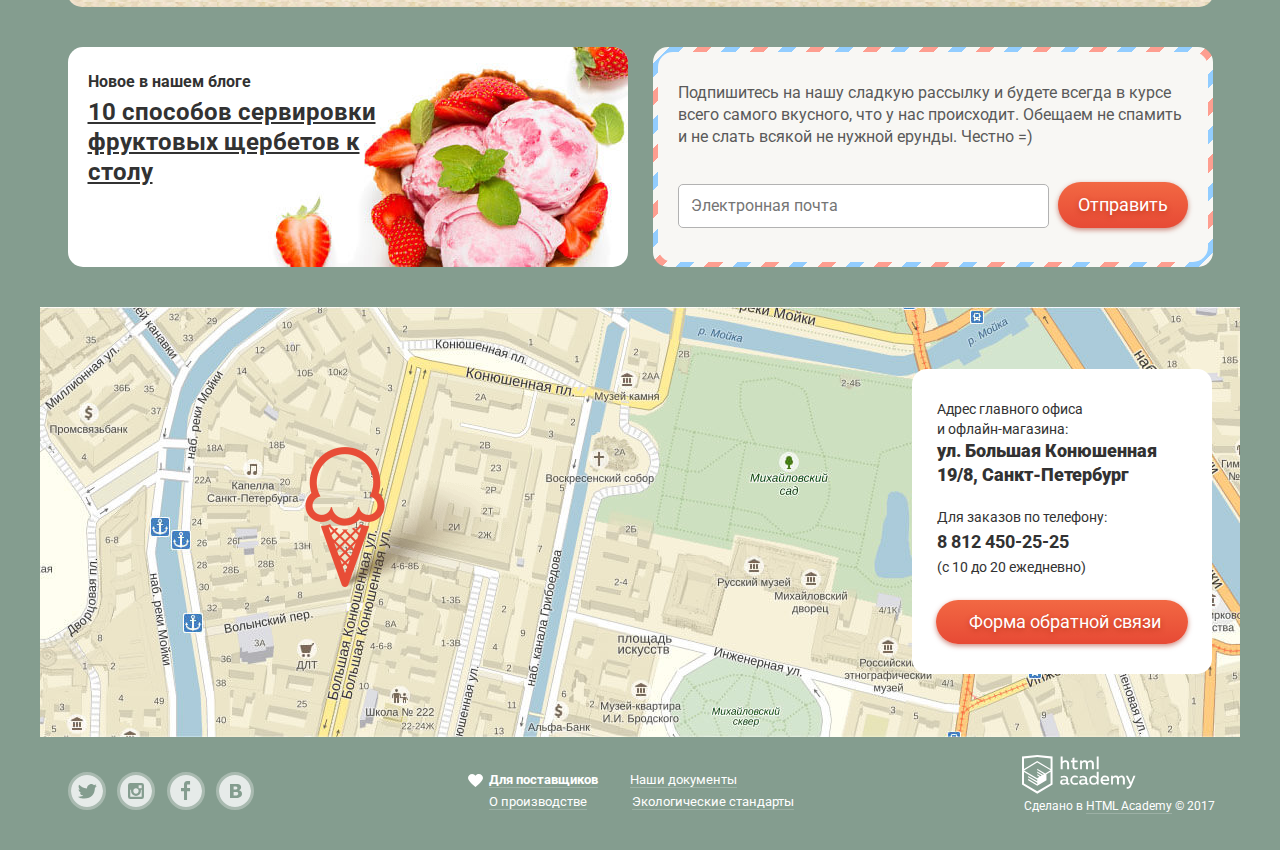
==== commit 5ea5a662: "fix bugs with indents, work with comments" ====
--- a/index.html
+++ b/index.html
@@ -50,7 +50,7 @@
                     <path class="lens" fill="#FFF" d="M16.958 15.527L11.75 10.32A6.455 6.455 0 0 0 13 6.5 6.5 6.5 0 1 0 6.5 13a6.465 6.465 0 0 0 3.839-1.263l5.205 5.204 1.414-1.414zM6.5 11C4.019 11 2 8.981 2 6.5S4.019 2 6.5 2 11 4.019 11 6.5 8.981 11 6.5 11z"></path>
                   </svg>
                 </a>
-                <form action="#" method="POST">
+                <form action="https://echo.htmlacademy.ru" method="GET">
                   <label for="user-search" class="user-search-field">
                   	<span class="visually-hidden">Поиск</span>
                   	<input type="text" class="user-search-text common-inputs" id="user-search" name="user-search" placeholder="Что ищем?">
@@ -70,7 +70,7 @@
                 <ul class="user-login-list">
                   <li>
                     <h2 class="visually-hidden">Вход в личный кабинет</h2>
-                    <form class="user-login-form">
+                    <form class="user-login-form" action="https://echo.htmlacademy.ru" method="POST">
                       <p class="user-login-item">
                         <label for="user-login" class="visually-hidden">Электронная почта</label>
                         <input type="text" class="user-email-text input-width common-inputs" name="user-login" id="user-login" placeholder="Электронная почта" required>
@@ -84,7 +84,8 @@
                           <a href="#" class="forgot-password">Забыли пароль?</a>
                           <a href="#" class="new-registration">Новая регистрация</a>
                         </p>
-                        <input type="submit" name="form-enter-btn" class="form-enter-btn btn-red-shadow" value="Войти">
+                        <label for="form-enter-btn" class="visually-hidden">Войти</label>
+                        <input type="submit" name="form-enter-btn" id="form-enter-btn" class="form-enter-btn btn-red-shadow" value="Войти">
                       </div>
                     </form>
                   </li>
@@ -254,7 +255,6 @@
               <form class="subscribe-mailing">
                 <label for="email" class="visually-hidden">Электронная почта</label>
                 <input type="email" id="email" placeholder="Электронная почта">
-                <label for="sent" class="visually-hidden">Отправить</label>
                 <button class="btn-sent-email btn-red-shadow" type="submit" id="sent">Отправить</button>
               </form>
             </div>
@@ -342,8 +342,7 @@
         <div class="fixed-wrap fixed-wrap__modal">
           <div class="modal">
             <div class="modal-container">
-              <div class="move-container"></div>
-              <form class="feedback-form">
+              <form class="feedback-form" action="https://echo.htmlacademy.ru" method="GET">
                 <button class="feedback-btn-close" type="button">
                 	<span class="visually-hidden">Закрыть модальное окно</span>
                 </button>
@@ -353,7 +352,8 @@
                 <label for="feedback-email" class="visually-hidden">Поле почта</label>
                 <input class="feedback-email common-inputs" type="email" id="feedback-email" name="feedback-email" placeholder="Ваша почта для ответа?">
                 <textarea class="feedback-area" name="feedback-area" id="feedback-area" cols="45" rows="7" placeholder="Напишите что-нибудь..."></textarea>
-                <input class="btn-feedback-submit btn-red-shadow" type="submit" value="Отправить">
+                <label for="sent-modal" class="visually-hidden">Отправить</label>
+                <input class="btn-feedback-submit btn-red-shadow" type="submit" value="Отправить" name="sent-modal" id="sent-modal">
               </form>
             </div>
           </div>
--- a/css/style.min.css
+++ b/css/style.min.css
@@ -1 +1 @@
-@import url(https://fonts.googleapis.com/css?family=Roboto:400,700&subset=cyrillic);html,body{margin:0;padding:0}body{font-family:'roboto','Arial',sans-serif;font-size:16px;line-height:20px}.main-content{color:#fff;background-color:#849d8f;background-image:url(../img/jpeg/ice-big.png);background-repeat:no-repeat;background-position:top center;-webkit-transition:background-image .5s ease,background-color .5s ease;-o-transition:background-image .5s ease,background-color .5s ease;transition:background-image .5s ease,background-color .5s ease}.site-wrapper{width:1200px;margin:0 auto}.main-content::before,.main-content::after{visibility:hidden;content:''}.main-content::before{background-image:url(../img/jpeg/ice-big-2.png)}.main-content::after{background-image:url(../img/jpeg/ice-big-3.png)}input[type='email'],.common-inputs,.feedback-area{min-width:345px;margin-right:5px;padding:10px;border:1px solid #b2b2b2;border-radius:5px;background-color:#fff;font-weight:600}::-webkit-input-placeholder{font-weight:400}:-ms-input-placeholder{font-weight:400}::-ms-input-placeholder{font-weight:400}::placeholder{font-weight:400}input[type='email']:-ms-input-placeholder{font-weight:400}input[type='email']:hover,.common-inputs:hover{-webkit-box-shadow:0 0 0 1px rgba(211,211,210,1) inset;box-shadow:0 0 0 1px rgba(211,211,210,1) inset}.header-left-navigation-list,.header-right-navigation-list,.catalog-item,.breadcrumbs-item,.pagination-item,.features-item,.user-login-list{list-style-type:none}.header-left-navigation-link,.main-navigation-link,.catalog-navigation-link,.page-number{font-weight:700;text-decoration:none;color:#fff;border-bottom:1px solid rgb(157,177,165)}.main-header{position:relative;-webkit-box-sizing:border-box;box-sizing:border-box;padding:10px 27px 0 27px}.header-nav{position:relative;display:-webkit-box;display:-ms-flexbox;display:flex;margin-right:auto;margin-left:auto;-webkit-box-align:center;-ms-flex-align:center;align-items:center;-ms-flex-wrap:wrap;flex-wrap:wrap}.top-header-logo{-ms-flex-item-align:start;align-self:flex-start}.header-left-navigation-list{display:-webkit-box;display:-ms-flexbox;display:flex;margin:0;margin-left:2px;padding:0;padding-left:8px;-webkit-box-align:center;-ms-flex-align:center;align-items:center;-ms-flex-wrap:wrap;flex-wrap:wrap}._inner-left-nav-list{margin-bottom:7px;margin-left:2px}.header-left-navigation-item{position:relative;padding-bottom:5px}.header-left-navigation-link{font-size:16px;line-height:18px;display:inline-block;vertical-align:baseline;padding:7px 14px;border-bottom:none;-webkit-text-decoration:underline solid rgba(255,255,255,.3);text-decoration:underline solid rgba(255,255,255,.3)}.__page-active{text-decoration:none;border-radius:20px;background-color:#d07058}.header-left-navigation-item:hover .header-left-navigation-link{color:#000;border-bottom:none;border-radius:25px;background-color:#fff}.header-left-navigation-link:not(.__page-active):active{color:#000;background-color:#eaeaea;box-shadow:inset 0 2px 2px 0 rgba(105,105,105,.9);-webkit-box-shadow:inset 0 2px 2px 0 rgba(105,105,105,.9)}.header-left-navigation-item:hover .dropdown-inner{display:block}.dropdown-inner{position:absolute;z-index:1;top:37px;display:none;overflow:hidden;width:145px;margin:0;padding:0;list-style:none;border-radius:5px;background-color:#f7f6f1;font-size:14px;line-height:16px}.dropdown-inner-item{width:100%}.dropdown-inner-link{display:inline-block;vertical-align:baseline;width:100%;padding:7px 15px;text-decoration:none;color:#000}.__link-active{background-color:#d07058;color:#fff}.__link-active:hover{color:#000}.dropdown-inner-link:not(.inner-title):hover{background-color:rgba(251,222,216,.9)}.dropdown-inner-link:not(.__link-active):not(.inner-title):active{background-color:rgba(246,181,165,.9)}.inner-title{font-weight:700;background-image:-webkit-gradient(linear,left top,left bottom,from(#d1d0ce),to(#d1d0ce));background-image:-webkit-linear-gradient(#d1d0ce,#d1d0ce);background-image:-o-linear-gradient(#d1d0ce,#d1d0ce);background-image:linear-gradient(#d1d0ce,#d1d0ce);background-repeat:no-repeat;background-position:left 7px bottom;background-size:128px 1px}.header-right-navigation-list{font-size:14px;line-height:16px;display:-webkit-box;display:-ms-flexbox;display:flex;width:450px;margin:0;margin-bottom:7px;margin-left:auto;padding:0;-webkit-box-pack:end;-ms-flex-pack:end;justify-content:flex-end;-webkit-box-align:center;-ms-flex-align:center;align-items:center;-ms-flex-wrap:wrap;flex-wrap:wrap}._main-list{margin-bottom:0}.header-right-navigation-item{position:relative;margin-left:10px;padding-bottom:5px}.header-right-navigation-item:hover .goods-of-basket{z-index:4;display:-webkit-box;display:-ms-flexbox;display:flex}.header-right-navigation-link{font-weight:700;display:inline-block;vertical-align:middle;text-decoration:none;color:#fff}.header-right-navigation-link:active{color:#000;background-color:#eaeaea;-webkit-box-shadow:inset 0 2px 2px 0 rgba(105,105,105,.9);box-shadow:inset 0 2px 2px 0 rgba(105,105,105,.9)}.user-search{position:relative;width:32px;height:32px;text-align:center;border-radius:50%;background-color:rgba(255,255,255,.2)}.header-right-navigation-item:hover .user-search,.header-right-navigation-item:hover .user-login,.header-right-navigation-item:hover .user-basket{cursor:pointer;color:#000;background-color:#fff}.user-search svg{position:absolute;top:7px;left:8px}.header-right-navigation-item:hover .lens,.header-right-navigation-item:hover .login,.header-right-navigation-item:hover .basket{fill:#000}.user-search-field{position:absolute;top:37px;right:0;display:none;padding:20px 10px;border-radius:5px;background-color:#f7f6f1;-webkit-box-shadow:0 10px 30px 0 rgba(0,0,0,.5);box-shadow:0 10px 30px 0 rgba(0,0,0,.5)}.header-right-navigation-item:hover .user-search-field{z-index:1;display:block}.header-right-navigation-item:hover{border-radius:20px}.user-search-field .user-search-text{width:310px;margin-right:0}.user-login{position:relative;-webkit-box-sizing:border-box;box-sizing:border-box;width:92px;padding-top:8px;padding-bottom:8px;padding-left:28px;text-align:center;border-radius:25px;background-color:rgba(255,255,255,.2)}.user-login svg{position:absolute;top:5px;left:17px}.user-login-list{position:relative;display:none}.header-right-navigation-item:hover .user-login-list{display:block}.user-login-form{position:absolute;z-index:1;top:5px;right:0;-webkit-box-sizing:border-box;box-sizing:border-box;width:275px;padding:20px 20px;border-radius:5px;background-color:#f7f6f1;-webkit-box-shadow:0 10px 30px 0 rgba(0,0,0,.5);box-shadow:0 10px 30px 0 rgba(0,0,0,.5)}.user-login-item{margin:0;margin-bottom:20px}.links-wrapper{display:-webkit-box;display:-ms-flexbox;display:flex;-webkit-box-orient:horizontal;-webkit-box-direction:reverse;-ms-flex-direction:row-reverse;flex-direction:row-reverse;-ms-flex-wrap:wrap;flex-wrap:wrap}.links-block{font-size:13px;line-height:24px;width:120px;margin:0;margin-left:15px}.links-block a{color:#000}.links-block a:hover,.footer-studio-label:hover,.footer-subnavigation-link:hover,.catalog-item-link:hover,.rubric-link:hover,.catalog-navigation-link:hover{color:#e84d37}.input-width{-webkit-box-sizing:border-box;box-sizing:border-box;min-width:100%}.form-enter-btn{font-weight:700;padding:17px 25px;text-align:center;color:#fff;border:none;border-radius:30px;background-image:-webkit-gradient(linear,left bottom,left top,from(#e74a35),to(#f26843));background-image:-webkit-linear-gradient(bottom,#e74a35,#f26843);background-image:-o-linear-gradient(bottom,#e74a35,#f26843);background-image:linear-gradient(to top,#e74a35,#f26843)}.user-basket{position:relative;-webkit-box-sizing:border-box;box-sizing:border-box;width:117px;padding-top:8px;padding-right:13px;padding-bottom:8px;padding-left:42px;text-align:center;border-radius:25px;background-color:rgba(255,255,255,.2)}.user-basket svg{position:absolute;top:5px;left:15px}._main-basket{width:100px}.__not-empty-basket{color:#000;background-color:#fff}.goods-of-basket{font-size:13px;line-height:16px;position:absolute;z-index:1;top:37px;right:0;display:-webkit-box;display:-ms-flexbox;display:flex;display:none;-webkit-box-orient:vertical;-webkit-box-direction:normal;-ms-flex-direction:column;flex-direction:column;-webkit-box-sizing:border-box;box-sizing:border-box;width:540px;padding:0;padding:25px 15px 5px 15px;list-style:none;color:#000;border-radius:5px;background-color:#f7f6f1;-webkit-box-shadow:0 10px 30px 0 rgba(0,0,0,.5);box-shadow:0 10px 30px 0 rgba(0,0,0,.5);-ms-flex-wrap:wrap;flex-wrap:wrap}.basket-goods-wrapper{position:relative}.basket-goods-list{display:-webkit-box;display:-ms-flexbox;display:flex;padding:0;list-style:inherit;-ms-flex-wrap:wrap;flex-wrap:wrap}.basket-line{position:absolute;left:0;width:500px;height:1px;background-color:#cacac7}.basket-goods-item{position:relative;display:-webkit-box;display:-ms-flexbox;display:flex;margin-bottom:35px;-webkit-box-align:center;-ms-flex-align:center;align-items:center}.goods-delete-btn{position:relative;left:-7px;display:inline-block;vertical-align:baseline;padding:10px;cursor:pointer;border:none;background:transparent}.goods-item-logo{width:32px;height:32px;margin-right:15px;margin-left:20px;border-radius:50%;background-repeat:no-repeat;background-size:cover}.goods-orange{background-image:url(../img/jpeg/ice-orange.jpg)}.goods-strawberry{background-image:url(../img/jpeg/ice-strawberry.jpg)}.goods-item-title{margin:0;margin-right:30px}.goods-delete-btn::before,.goods-delete-btn::after{position:absolute;top:10px;left:2px;display:inline-block;vertical-align:baseline;width:15px;height:1px;content:'';background-color:#000}.goods-delete-btn::before{-webkit-transform:rotate(45deg);-ms-transform:rotate(45deg);transform:rotate(45deg)}.goods-delete-btn::after{-webkit-transform:rotate(-45deg);-ms-transform:rotate(-45deg);transform:rotate(-45deg)}.goods-item-count{margin-right:30px}.goods-item-sum{color:#a6a6a5}.goods-summary-list{display:-webkit-box;display:-ms-flexbox;display:flex;width:180px;margin-top:10px;margin-left:auto;padding:0;list-style:none;-webkit-box-orient:vertical;-webkit-box-direction:normal;-ms-flex-direction:column;flex-direction:column;-webkit-box-pack:end;-ms-flex-pack:end;justify-content:flex-end}.goods-total-sum{font-size:15px;font-weight:700;line-height:18px;margin:0;margin-bottom:20px;text-align:right}.goods-purchase-btn{font-size:18px;font-weight:700;line-height:24px;padding:10px 15px;text-align:center;color:#fff;border:none;border-radius:30px;background-image:-webkit-gradient(linear,left bottom,left top,from(#e74a35),to(#f26843));background-image:-webkit-linear-gradient(bottom,#e74a35,#f26843);background-image:-o-linear-gradient(bottom,#e74a35,#f26843);background-image:linear-gradient(to top,#e74a35,#f26843)}.header-right-contacts{display:-webkit-box;display:-ms-flexbox;display:flex;-webkit-box-orient:vertical;-webkit-box-direction:normal;-ms-flex-direction:column;flex-direction:column;margin-left:auto;font-size:14px;line-height:16px;width:170px;text-align:right;letter-spacing:.1px;margin-top:0;margin-bottom:0}._inner-page-contacts{position:absolute;top:64px;right:0}.nav-working-time{margin-bottom:2px;text-align:right}.nav-working-tel{font-size:22px;font-weight:700;line-height:24px;display:inline-block;vertical-align:baseline;padding-top:3px}.visually-hidden{position:absolute;overflow:hidden;clip:rect(0 0 0 0);width:1px;height:1px;margin:-1px;padding:0;white-space:nowrap;border:0;-webkit-clip-path:inset(100%);clip-path:inset(100%)}.inner-content{background-image:none}.main-present{position:relative;margin-bottom:40px;padding-top:275px;text-align:center;color:#fff}.main-slider{position:relative;margin:0;text-align:center}.slider-list{margin:0;padding:0;list-style:none}.current-slide{display:none}.slide-title{font-size:60px;font-weight:800;line-height:60px;width:700px;margin:0 auto;margin-bottom:30px}.slider-controls{font-size:0;position:absolute;z-index:3;bottom:23px;left:27px}.slider-controls label{display:inline-block;vertical-align:top;width:17px;height:17px;margin-right:8px;cursor:pointer;border:2px solid #fff;border-radius:50%;background-color:transparent}.slider-controls label:hover{background-color:rgba(255,255,255,.3)}.pduct-1:checked~.main-content{background-color:#849d8f;background-image:url(../img/jpeg/ice-big.png)}.product-2:checked~.main-content{background-color:#8996a6;background-image:url(../img/jpeg/ice-big-2.png)}.product-3:checked~.main-content{background-color:#9d8b84;background-image:url(../img/jpeg/ice-big-3.png)}.product-1:checked~.main-content .raspberry-slide,.product-2:checked~.main-content .lemon-slide,.product-3:checked~.main-content .strawberry-slide{display:inline-block;vertical-align:baseline}.product-1:checked~.main-content label[for='product-1'],.product-2:checked~.main-content label[for='product-2'],.product-3:checked~.main-content label[for='product-3']{background-color:#fff}.btn-red-shadow{-webkit-box-shadow:0 2px 5px 0 rgba(160,32,11,.5);box-shadow:0 2px 5px 0 rgba(160,32,11,.5);text-shadow:0 2px 5px rgba(160,32,11,.5)}.btn-red-shadow:hover{cursor:pointer;background-color:#f17b64;background-image:none;-webkit-box-shadow:0 2px 5px 0 rgba(172,16,0,.9);box-shadow:0 2px 5px 0 rgba(172,16,0,.9);text-shadow:0 2px 10px rgba(160,32,11,.9)}.btn-red-shadow:active{cursor:pointer;outline:none;background-color:#f17b64;background-image:none;-webkit-box-shadow:inset 0 2px 5px 0 rgba(160,32,11,.5);box-shadow:inset 0 2px 5px 0 rgba(160,32,11,.5);text-shadow:0 2px 10px rgba(160,32,11,.9)}.slide-btn-link{font-size:32px;font-weight:600;line-height:41px;display:inline-block;vertical-align:top;padding:12px 41px;cursor:pointer;text-align:center;text-decoration:none;color:#fff;border:none;border-radius:40px;background-image:-webkit-gradient(linear,left bottom,left top,from(#e74a35),to(#f26843));background-image:-webkit-linear-gradient(bottom,#e74a35,#f26843);background-image:-o-linear-gradient(bottom,#e74a35,#f26843);background-image:linear-gradient(to top,#e74a35,#f26843)}.__current-slide{background-color:#fff}.promo-block{margin-bottom:40px}.promo-third-title{font-size:35px;font-weight:700;line-height:41px;margin:0}.promo-text{font-size:18px;line-height:22px;margin:0;padding-top:15px;padding-bottom:45px}.get-btn{font-size:18px;font-weight:700;line-height:24px;margin-left:auto;padding:10px 22px;text-align:center;text-decoration:none;color:#fff;border-radius:25px;-webkit-box-sizing:border-box;box-sizing:border-box;background-image:-webkit-gradient(linear,left bottom,left top,from(#e74a35),to(#f26843));background-image:-webkit-linear-gradient(bottom,#e74a35,#f26843);background-image:-o-linear-gradient(bottom,#e74a35,#f26843);background-image:linear-gradient(to top,#e74a35,#f26843)}.raspberries-get-btn{width:165px;-ms-flex-item-align:end;align-self:flex-end}.chokolate-get-btn{max-width:195px;-ms-flex-item-align:end;align-self:flex-end}.promo-list{display:-webkit-box;display:-ms-flexbox;display:flex;padding:0;-ms-flex-wrap:wrap;flex-wrap:wrap;-webkit-box-pack:justify;-ms-flex-pack:justify;justify-content:space-between}.promo-list-item{display:-webkit-box;display:-ms-flexbox;display:flex;-webkit-box-sizing:border-box;box-sizing:border-box;width:560px;padding:15px 20px;padding-bottom:25px;list-style-type:none;border-radius:15px;-webkit-box-orient:vertical;-webkit-box-direction:normal;-ms-flex-direction:column;flex-direction:column}.raspberries-bg{margin-left:27px;background-color:rgba(186,46,81,.9);background-image:url(../img/jpeg/raspberry-bg.jpg);background-repeat:no-repeat}.chokolate-bg{margin-right:27px;background-color:rgba(97,78,73,.9);background-image:url(../img/jpeg/chokolate-bg.jpg);background-repeat:no-repeat}.catalog-block{margin-bottom:45px;padding-left:28px}._main-catalog-block{margin-bottom:22px}.catalog-list{position:relative;left:-1px;display:-webkit-box;display:-ms-flexbox;display:flex;margin:0;margin-right:auto;margin-left:auto;padding-left:0;-ms-flex-wrap:wrap;flex-wrap:wrap;-webkit-box-pack:start;-ms-flex-pack:start;justify-content:flex-start}.catalog-item{position:relative;width:265px;text-align:center}.item-padding{padding-bottom:25px}.catalog-item:not(:nth-child(4n)){margin-right:28px}.item-before::before{position:absolute;z-index:4;content:url(../img/svg/icon-circle-hit.svg)}.catalog-item:hover::after{position:absolute;z-index:-1;top:-10px;left:-10px;width:285px;height:405px;content:'';border-radius:10px;background-color:rgba(255,255,255,.2);-webkit-box-shadow:0 5px 20px 0 rgba(0,0,0,.5);box-shadow:0 5px 20px 0 rgba(0,0,0,.5)}.catalog-item:hover{z-index:3}.catalog-item:hover .catalog-fast-preview{display:block}.catalog-item-img{z-index:5;border-radius:50%}.link-description{padding-right:5px;padding-left:5px}.catalog-item-link{z-index:5;text-align:center;color:#fff}.catalog-item-title{font-size:16px;font-weight:400;line-height:22px;z-index:5}.catalog-item-sum{font-size:45px;font-weight:700;line-height:54px;z-index:5;margin:0;margin-top:-66px;text-align:left;letter-spacing:-.8px;text-shadow:0 1px 3px rgba(49,50,53,.5)}.total-amount,.inner-amount{font-weight:400;position:relative;top:4px;left:-4px}.catalog-fast-preview{font-size:18px;font-weight:700;line-height:24px;position:absolute;right:32px;display:none;width:170px;padding:10px 20px;border-radius:25px;background-image:-webkit-gradient(linear,left bottom,left top,from(#e74a35),to(#f26843));background-image:-webkit-linear-gradient(bottom,#e74a35,#f26843);background-image:-o-linear-gradient(bottom,#e74a35,#f26843);background-image:linear-gradient(to top,#e74a35,#f26843)}.ice-weight{font-size:30px;font-weight:700;line-height:55px;position:relative;left:-12px}.about-info{width:1147px;margin-right:auto;margin-bottom:40px;margin-left:auto;color:#323232;border-radius:15px;background-color:rgba(231,218,192,.9);background-image:url(../img/jpeg/waffle-pattern.jpg)}.waffle-title{margin-bottom:22px;padding-top:25px;padding-left:20px}.gllacy-title{font-size:24px;font-weight:500;line-height:30px;letter-spacing:.2px}.features-list{position:relative;display:-webkit-box;display:-ms-flexbox;display:flex;margin:0;padding:0 26px 0 76px;-ms-flex-wrap:wrap;flex-wrap:wrap;-webkit-box-pack:justify;-ms-flex-pack:justify;justify-content:space-between}.features-item{font-size:16px;line-height:22px;position:relative;width:480px;margin-bottom:22px}.features-item::before{position:absolute;top:-15px;left:-55px}.features-eskimo-icon::before{content:url(../img/svg/icon-eskimo.svg)}.features-leaf-icon::before{content:url(../img/svg/icon-leaf.svg)}.features-cow-icon::before{content:url(../img/svg/icon-cow.svg)}.features-therm-icon::before{content:url(../img/svg/icon-thermometer.svg)}.blog-container{display:-webkit-box;display:-ms-flexbox;display:flex;margin-bottom:40px;-webkit-box-pack:center;-ms-flex-pack:center;justify-content:center}.subscription-block-rubric{display:-webkit-box;display:-ms-flexbox;display:flex;-webkit-box-sizing:border-box;box-sizing:border-box;width:560px;min-height:220px;margin-right:25px;padding:20px;border-radius:15px;background-color:rgba(243,208,215,.5);background-image:url(../img/jpeg/strawberry-bg.jpg);background-repeat:no-repeat;-webkit-box-orient:vertical;-webkit-box-direction:normal;-ms-flex-direction:column;flex-direction:column}.rubric-title{font-weight:600;margin-top:5px;margin-bottom:5px;color:#323232}.rubric-text{width:300px}.rubric-paragraph{margin:0}.rubric-link{font-size:24px;font-weight:700;line-height:30px;color:#323232}.subscription-block{-webkit-box-sizing:border-box;box-sizing:border-box;width:560px;padding:5px;color:#5a5a5a;border-radius:15px;background-image:-webkit-repeating-linear-gradient(135deg,#f8f7f4,#f8f7f4 10px,#92cdff 10px,#92cdff 20px,#f8f7f4 20px,#f8f7f4 30px,#fe9e90 30px,#fe9e90 40px);background-image:-o-repeating-linear-gradient(135deg,#f8f7f4,#f8f7f4 10px,#92cdff 10px,#92cdff 20px,#f8f7f4 20px,#f8f7f4 30px,#fe9e90 30px,#fe9e90 40px);background-image:repeating-linear-gradient(-45deg,#f8f7f4,#f8f7f4 10px,#92cdff 10px,#92cdff 20px,#f8f7f4 20px,#f8f7f4 30px,#fe9e90 30px,#fe9e90 40px)}.subscribe-info{font-size:16px;line-height:22px;margin:0;padding-top:5px;padding-bottom:34px}.subscribe-inner{-webkit-box-sizing:border-box;box-sizing:border-box;width:550px;min-height:210px;margin:auto;padding:25px 20px 20px 20px;border-radius:15px;background-color:#f8f7f4}.subscribe-mailing input[type='email']{padding:12px}.btn-sent-email,.btn-feedback-submit{font-size:18px;line-height:24px;width:130px;padding:11px 20px;color:#fff;border:none;border-radius:25px;background-image:-webkit-gradient(linear,left bottom,left top,from(#e74a35),to(#f26843));background-image:-webkit-linear-gradient(bottom,#e74a35,#f26843);background-image:-o-linear-gradient(bottom,#e74a35,#f26843);background-image:linear-gradient(to top,#e74a35,#f26843)}.main-footer{position:relative;padding-bottom:30px}.address-container{margin:-368px 28px 0 auto;display:-webkit-box;display:-ms-flexbox;display:flex;-webkit-box-sizing:border-box;box-sizing:border-box;width:300px;padding-top:10px;padding-left:25px;color:#323232;border-radius:15px;background-color:#fff;-webkit-box-orient:vertical;-webkit-box-direction:normal;-ms-flex-direction:column;flex-direction:column}.address-normal{font-size:14px;line-height:20px;margin:0}.address-normal:first-child{width:155px;margin-top:20px}.address-normal:nth-child(3){margin-top:20px;margin-bottom:3px}.time-interval{margin-top:3px}.address-bold{font-size:18px;font-weight:700;line-height:24px;width:225px;margin:0}.address-bold:last-child{padding-bottom:5px}.callback-btn{font-size:18px;line-height:24px;width:198px;margin-top:23px;margin-bottom:30px;margin-left:-1px;padding-top:10px;padding-right:27px;padding-bottom:10px;padding-left:27px;text-align:right;text-decoration:none;color:#fff;border-radius:24px;background-image:-webkit-gradient(linear,left bottom,left top,from(#e74a35),to(#f26843));background-image:-webkit-linear-gradient(bottom,#e74a35,#f26843);background-image:-o-linear-gradient(bottom,#e74a35,#f26843);background-image:linear-gradient(to top,#e74a35,#f26843)}.map-container-pin{position:relative;min-height:430px;background-image:url(../img/jpeg/map.jpg);background-size:cover;background-repeat:no-repeat;z-index:1;font-size:0;line-height:0}.map-container-pin::before{position:absolute;top:140px;left:265px;content:url(../img/jpeg/icon-pin.png)}.interactive-map{position:relative;z-index:-1;border:none}.social-list,.footer-subnavigation{list-style-type:none}.footer-bottom{display:-webkit-box;display:-ms-flexbox;display:flex;margin-right:25px;margin-left:24px}.social-list{display:-webkit-box;display:-ms-flexbox;display:flex;-ms-flex-wrap:wrap;flex-wrap:wrap;width:195px;margin:35px 0 0 0;padding:0;-ms-flex-pack:distribute;justify-content:space-around}._social-inner{margin-top:36px}.social-item:nth-child(1){position:relative;top:0;left:-1px}.social-item:nth-child(2){position:relative;top:0;left:-1px}.footer-subnavigation{font-size:13px;line-height:18px;display:-webkit-box;display:-ms-flexbox;display:flex;width:310px;margin:34px auto 9px 230px;padding:0;-ms-flex-wrap:wrap;flex-wrap:wrap;-webkit-box-pack:start;-ms-flex-pack:start;justify-content:flex-start}.footer-subnavigation-item:nth-child(1){position:relative;margin-right:32px;padding-bottom:4px}.footer-subnavigation-item:nth-child(3){margin-right:45px}.social-btn{display:inline-block;vertical-align:baseline;width:32px;height:32px;border:3px solid rgba(255,255,255,.3);border-radius:50%}.social-btn:hover{cursor:pointer;border-color:rgba(218,226,222,.9)}.social-btn:hover .twitter,.social-btn:hover .instagram,.social-btn:hover .facebook,.social-btn:hover .vkontakte{fill:#fff}.footer-subnavigation-link{font-size:13px;line-height:18px;width:160px;text-decoration:none;color:#fff;border-bottom:1px solid rgba(255,255,255,.2)}.footer-link-heart{font-weight:700}.footer-link-heart::before{position:absolute;top:3px;left:-21px;content:url(../img/svg/icon-heart.svg)}.footer-copyright{margin-left:auto}.footer-copyright-text{font-size:12px;line-height:18px;position:relative;margin:0;margin-top:60px}.footer-studio-logo{position:absolute;top:-42px;left:-8px}.footer-studio-label{text-decoration:none;color:#fff;border-bottom:1px solid rgba(255,255,255,.2)}.feedback-form{position:relative;display:-webkit-box;display:-ms-flexbox;display:flex;-webkit-box-sizing:border-box;box-sizing:border-box;width:475px;padding-top:20px;padding-left:20px;color:#333;border-radius:20px;background-color:#fff;-webkit-box-orient:vertical;-webkit-box-direction:normal;-ms-flex-direction:column;flex-direction:column}.feedback-title{font-size:24px;font-weight:700;line-height:28px;display:inline-block;vertical-align:baseline;margin:0;margin-bottom:20px;text-align:left}.feedback-btn-close{position:absolute;right:15px;display:inline-block;vertical-align:baseline;padding:10px;cursor:pointer;border:none;background:transparent}.feedback-btn-close::before,.feedback-btn-close::after{position:absolute;top:9px;left:-3px;display:inline-block;vertical-align:baseline;width:25px;height:2px;content:'';background-color:#000}.feedback-btn-close::before{-webkit-transform:rotate(45deg);-ms-transform:rotate(45deg);transform:rotate(45deg)}.feedback-btn-close::after{-webkit-transform:rotate(-45deg);-ms-transform:rotate(-45deg);transform:rotate(-45deg)}.feedback-name,.feedback-email,.feedback-area{display:block;margin-bottom:20px}.feedback-name,.feedback-email{width:265px}.btn-feedback-submit{margin-bottom:20px;margin-left:55%}.breadcrumbs{display:-webkit-box;display:-ms-flexbox;display:flex;margin:0;margin-top:20px;margin-bottom:5px;margin-left:28px;padding:0;-ms-flex-wrap:wrap;flex-wrap:wrap}.breadcrumbs-item{font-size:14px;line-height:16px;margin-right:10px}.breadcrumbs-item:not(:last-child)::after{position:relative;left:5px;content:'»'}.catalog-filters{margin-bottom:40px;margin-left:27px}.form-filters-top{display:-webkit-box;display:-ms-flexbox;display:flex;margin-bottom:13px}.select-wrap{position:relative;display:-webkit-box;display:-ms-flexbox;display:flex;width:194px;margin-right:15px;-webkit-box-orient:vertical;-webkit-box-direction:normal;-ms-flex-direction:column;flex-direction:column}.select-sort{padding:10px 0 8px 15px;color:#fff;border:none;border-radius:20px;background-color:rgba(255,255,255,.2);-webkit-appearance:none;-moz-appearance:none;appearance:none}.select-sort::-ms-expand{display:none}.select-sort-title,.checkbox-wrap-title{font-size:14px;line-height:16px;margin-bottom:6px;padding-left:15px}._sort-self-title{margin-top:5px;margin-left:2px}.select-sort-item{color:#000}.select-sort:hover{cursor:pointer;color:#000}.select-sort:hover+.select-arrow-down .icon-down{cursor:pointer;fill:#000}.select-arrow-down{position:absolute;top:40px;right:14px}.range-wrap{position:relative;display:-webkit-box;display:-ms-flexbox;display:flex;width:220px;margin-right:15px;-webkit-box-orient:vertical;-webkit-box-direction:normal;-ms-flex-direction:column;flex-direction:column}.range-wrap::after{position:absolute;top:11px;left:114px;width:7px;height:2px;content:'';background-color:#fff}.price-min,.price-max{width:65px;border:none;background-color:transparent;-webkit-appearance:none;-moz-appearance:none;appearance:none}.price-min::-webkit-input-placeholder,.price-max::-webkit-input-placeholder{color:#fff}.price-min:-ms-input-placeholder,.price-max:-ms-input-placeholder{color:#fff}.price-min::-ms-input-placeholder,.price-max::-ms-input-placeholder{color:#fff}.price-min::placeholder,.price-max::placeholder{color:#fff}.range-title{font-size:14px;line-height:16px;position:relative;left:5px;margin-top:4px;margin-bottom:5px}.range-duo-title{padding-left:12px}.range-scale{padding:16px 20px;border-radius:20px;background-color:rgba(255,255,255,.2)}.range-total{width:180px;height:4px;background:#d1dad3}.range-limit{width:100px;height:4px;margin-left:25px;background-color:#fff}.switch-first,.switch-second{position:absolute;top:35px;width:4px;height:4px;border:8px solid #fff;border-radius:50%;background-color:#ababab}.switch-first{left:35px}.switch-second{right:67px}.switch-first:hover,.switch-second:hover{width:6px;height:6px;cursor:pointer;-webkit-box-shadow:0 0 3px 0 #000;box-shadow:0 0 3px 0 #000}.form-filters-bottom{display:-webkit-box;display:-ms-flexbox;display:flex;-ms-flex-wrap:wrap;flex-wrap:wrap}.checkbox-wrap{width:703px}.checkbox-list{display:-webkit-box;display:-ms-flexbox;display:flex;margin:0;padding:0;list-style:none;-ms-flex-wrap:wrap;flex-wrap:wrap}.checkbox-list-item:not(:last-child){padding-right:18px}.checkbox-list-item:nth-child(3){padding-right:21px}.checkbox-list-item:nth-child(4){padding-right:21px}.extends+label::before{content:'';position:absolute;top:0;left:5px;width:16px;height:16px;opacity:.5;border:2px solid #fff;border-radius:3px}.extends:checked+label::after{position:absolute;top:0;left:2px;opacity:.5;content:url(../img/svg/checkbox-on.svg)}.extends+label:hover::before{opacity:1}.extends:checked+label:hover::after{opacity:1}.extends:disabled+label::before{opacity:.2}.radio-wrap{width:415px;padding-top:2px}.radio-wrap-title{font-size:14px;line-height:16px;padding-left:15px}.filters-background{margin-top:5px;padding:8px 12px;padding-right:0;border-radius:20px;background-color:rgba(255,255,255,.2)}.radio-wrap-list{position:relative;display:-webkit-box;display:-ms-flexbox;display:flex;margin:0;padding:0;list-style:none;-ms-flex-wrap:wrap;flex-wrap:wrap}.radio-wrap-item{padding-right:18px;padding-left:32px}.radio-wrap-item label{position:relative;display:block;cursor:pointer}.fat-filter+label::before{position:absolute;top:0;left:-30px;width:16px;height:16px;content:'';opacity:.5;border:2px solid #fff;border-radius:50%}.fat-filter:checked+label::after{position:absolute;top:6px;left:-24px;width:8px;height:8px;content:'';opacity:.5;border-radius:50%;background-color:#fff}.fat-filter+label:hover::before{opacity:1}.fat-filter:checked+label:hover::after{opacity:1}.fat-filter:disabled+label::before,.fat-filter:disabled+label::after{opacity:.2}.fat-filter:focus+label,.extends:focus+label{outline:2px solid rgb(104,151,199)}.checkbox-list-item label{position:relative;display:block;cursor:pointer;padding-left:35px}.form-accept-btn{width:144px;margin-left:14px;padding:7px;color:#fff;border:2px solid #fff;border-radius:20px;background-color:rgba(255,255,255,.2);-ms-flex-item-align:end;align-self:flex-end}.form-accept-btn:hover{cursor:pointer;color:#000;background-color:#fff}.form-accept-btn:active{color:#000;border:none;background-color:#eaeaea;-webkit-box-shadow:inset 0 2px 2px 0 rgba(105,105,105,.9);box-shadow:inset 0 2px 2px 0 rgba(105,105,105,.9)}.catalog-navigation-link{font-weight:400}.current-page-link{border-bottom:none}.current-page-link:hover{color:inherit}.content-title{font-size:35px;line-height:41px;margin:0;margin-bottom:20px;margin-left:27px}.catalog-page-list{position:relative;display:-webkit-box;display:-ms-flexbox;display:flex;padding-left:0;-ms-flex-pack:distribute;justify-content:space-around;-ms-flex-wrap:wrap;flex-wrap:wrap}.catalog-pagination{display:-webkit-box;display:-ms-flexbox;display:flex;width:220px;margin-left:auto;padding:0;-ms-flex-wrap:wrap;flex-wrap:wrap}.pagination-item:first-child{position:relative;left:-5px}.pagination-item:last-child{margin-left:5px}.page-number{font-weight:400;padding:5px 10px;border-bottom:none;border-radius:50%}.page-number:hover{font-weight:700;cursor:pointer;color:#000;background-color:rgba(255,255,255,.2)}.page-number:active{background-color:#fff}.previous-page svg{-webkit-transform:rotate(180deg);-ms-transform:rotate(180deg);transform:rotate(180deg)}.next-page,.previous-page{padding:5px 10px;border-radius:50%;text-decoration:none}.previous-page:hover{cursor:pointer;background-color:rgba(255,255,255,.2)}.next-page:hover{cursor:pointer;color:#000;background-color:rgba(255,255,255,.2)}.next-page:active,.previous-page:active{background-color:#fff}.footer-line{width:1150px;height:1px;margin-top:32px;margin-right:auto;margin-left:auto;background-color:#d1d0ce}.fixed-wrap{position:fixed;z-index:5;top:0;left:0;display:block;visibility:hidden;overflow:auto;width:100%;height:100%;-webkit-transition:1000ms;-o-transition:1000ms;transition:1000ms;opacity:0;background-color:rgba(0,0,0,.7)}.fixed-wrap._show{visibility:visible;opacity:1}.fixed-wrap__modal{text-align:center;white-space:nowrap}.fixed-wrap__modal::after{content:'';display:inline-block;vertical-align:middle;height:100%}.modal{display:inline-block;vertical-align:middle}.feedback-area{margin:0 20px 20px 0}+@import url(https://fonts.googleapis.com/css?family=Roboto:400,700&subset=cyrillic);html,body{margin:0;padding:0}body{font-family:'roboto','Arial',sans-serif;font-size:16px;line-height:20px}.main-content{color:#fff;background-color:#849d8f;background-image:url(../img/jpeg/ice-big.png);background-repeat:no-repeat;background-position:top center;-webkit-transition:background-image .5s ease,background-color .5s ease;-o-transition:background-image .5s ease,background-color .5s ease;transition:background-image .5s ease,background-color .5s ease}.site-wrapper{width:1200px;margin:0 auto}.main-content::before,.main-content::after{visibility:hidden;content:''}.main-content::before{background-image:url(../img/jpeg/ice-big-2.png)}.main-content::after{background-image:url(../img/jpeg/ice-big-3.png)}input[type='email'],.common-inputs,.feedback-area{min-width:345px;margin-right:5px;padding:10px;border:1px solid #b2b2b2;border-radius:5px;background-color:#fff;font-weight:700}::-webkit-input-placeholder{font-weight:400}:-ms-input-placeholder{font-weight:400}::-ms-input-placeholder{font-weight:400}::placeholder{font-weight:400}input[type='email']:-ms-input-placeholder{font-weight:400}input[type='email']:hover,.common-inputs:hover{-webkit-box-shadow:0 0 0 1px rgba(211,211,210,1) inset;box-shadow:0 0 0 1px rgba(211,211,210,1) inset}.header-left-navigation-list,.header-right-navigation-list,.catalog-item,.breadcrumbs-item,.pagination-item,.features-item,.user-login-list{list-style-type:none}.header-left-navigation-link,.main-navigation-link,.catalog-navigation-link,.page-number{font-weight:700;text-decoration:none;color:#fff;border-bottom:1px solid rgb(157,177,165)}.main-header{position:relative;-webkit-box-sizing:border-box;box-sizing:border-box;padding:10px 27px 0 27px}.header-nav{position:relative;display:-webkit-box;display:-ms-flexbox;display:flex;margin-right:auto;margin-left:auto;-webkit-box-align:center;-ms-flex-align:center;align-items:center;-ms-flex-wrap:wrap;flex-wrap:wrap}.top-header-logo{-ms-flex-item-align:start;align-self:flex-start}.header-left-navigation-list{display:-webkit-box;display:-ms-flexbox;display:flex;margin:0;margin-left:2px;padding:0;padding-left:8px;-webkit-box-align:center;-ms-flex-align:center;align-items:center;-ms-flex-wrap:wrap;flex-wrap:wrap}._inner-left-nav-list{margin-bottom:7px;margin-left:2px}.header-left-navigation-item{position:relative;padding-bottom:5px}.header-left-navigation-link{font-size:16px;line-height:18px;display:inline-block;vertical-align:baseline;padding:7px 14px;border-bottom:none;-webkit-text-decoration:underline solid rgba(255,255,255,.3);text-decoration:underline solid rgba(255,255,255,.3)}.__page-active{text-decoration:none;border-radius:20px;background-color:#d07058}.header-left-navigation-item:hover .header-left-navigation-link{color:#000;border-bottom:none;border-radius:25px;background-color:#fff}.header-left-navigation-link:not(.__page-active):active{color:#000;background-color:#eaeaea;-webkit-box-shadow:inset 0 2px 2px 0 rgba(105,105,105,.9);box-shadow:inset 0 2px 2px 0 rgba(105,105,105,.9)}.header-left-navigation-item:hover .dropdown-inner{display:block}.dropdown-inner{position:absolute;z-index:1;top:37px;display:none;overflow:hidden;width:145px;margin:0;padding:0;list-style:none;border-radius:5px;background-color:#f7f6f1;font-size:14px;line-height:16px}.dropdown-inner-item{width:100%}.dropdown-inner-link{display:inline-block;vertical-align:baseline;width:100%;padding:7px 15px;text-decoration:none;color:#000}.__link-active{background-color:#d07058;color:#fff}.__link-active:hover{color:#000}.dropdown-inner-link:not(.inner-title):hover{background-color:rgba(251,222,216,.9)}.dropdown-inner-link:not(.__link-active):not(.inner-title):active{background-color:rgba(246,181,165,.9)}.inner-title{font-weight:700;background-image:-webkit-gradient(linear,left top,left bottom,from(#d1d0ce),to(#d1d0ce));background-image:-webkit-linear-gradient(#d1d0ce,#d1d0ce);background-image:-o-linear-gradient(#d1d0ce,#d1d0ce);background-image:linear-gradient(#d1d0ce,#d1d0ce);background-repeat:no-repeat;background-position:left 7px bottom;background-size:128px 1px}.header-right-navigation-list{font-size:14px;line-height:16px;display:-webkit-box;display:-ms-flexbox;display:flex;width:450px;margin:0;margin-bottom:7px;margin-left:auto;padding:0;-webkit-box-pack:end;-ms-flex-pack:end;justify-content:flex-end;-webkit-box-align:center;-ms-flex-align:center;align-items:center;-ms-flex-wrap:wrap;flex-wrap:wrap}._main-list{margin-bottom:0}.header-right-navigation-item{position:relative;margin-left:10px;padding-bottom:5px}.header-right-navigation-item:hover .goods-of-basket{z-index:4;display:-webkit-box;display:-ms-flexbox;display:flex}.header-right-navigation-link{font-weight:700;display:inline-block;vertical-align:middle;text-decoration:none;color:#fff}.header-right-navigation-link:active{color:#000;background-color:#eaeaea;-webkit-box-shadow:inset 0 2px 2px 0 rgba(105,105,105,.9);box-shadow:inset 0 2px 2px 0 rgba(105,105,105,.9)}.user-search{position:relative;width:32px;height:32px;text-align:center;border-radius:50%;background-color:rgba(255,255,255,.2)}.header-right-navigation-item:hover .user-search,.header-right-navigation-item:hover .user-login,.header-right-navigation-item:hover .user-basket{cursor:pointer;color:#000;background-color:#fff}.user-search svg{position:absolute;top:7px;left:8px}.header-right-navigation-item:hover .lens,.header-right-navigation-item:hover .login,.header-right-navigation-item:hover .basket{fill:#000}.user-search-field{position:absolute;top:37px;right:0;display:none;padding:20px 10px;border-radius:5px;background-color:#f7f6f1;-webkit-box-shadow:0 10px 30px 0 rgba(0,0,0,.5);box-shadow:0 10px 30px 0 rgba(0,0,0,.5)}.header-right-navigation-item:hover .user-search-field{z-index:1;display:block}.header-right-navigation-item:hover{border-radius:20px}.user-search-field .user-search-text{width:310px;margin-right:0}.user-login{position:relative;-webkit-box-sizing:border-box;box-sizing:border-box;width:92px;padding-top:8px;padding-bottom:8px;padding-left:28px;text-align:center;border-radius:25px;background-color:rgba(255,255,255,.2)}.user-login svg{position:absolute;top:5px;left:17px}.user-login-list{position:relative;display:none}.header-right-navigation-item:hover .user-login-list{display:block}.user-login-form{position:absolute;z-index:1;top:5px;right:0;-webkit-box-sizing:border-box;box-sizing:border-box;width:275px;padding:20px 20px;border-radius:5px;background-color:#f7f6f1;-webkit-box-shadow:0 10px 30px 0 rgba(0,0,0,.5);box-shadow:0 10px 30px 0 rgba(0,0,0,.5)}.user-login-item{margin:0;margin-bottom:20px}.links-wrapper{display:-webkit-box;display:-ms-flexbox;display:flex;-webkit-box-orient:horizontal;-webkit-box-direction:reverse;-ms-flex-direction:row-reverse;flex-direction:row-reverse;-ms-flex-wrap:wrap;flex-wrap:wrap}.links-block{font-size:13px;line-height:24px;width:120px;margin:0;margin-left:15px}.links-block a{color:#000}.links-block a:hover,.footer-studio-label:hover,.footer-subnavigation-link:hover,.catalog-item-link:hover,.rubric-link:hover,.catalog-navigation-link:hover{color:#e84d37}.input-width{-webkit-box-sizing:border-box;box-sizing:border-box;min-width:100%}.form-enter-btn{font-weight:700;padding:17px 25px;text-align:center;color:#fff;border:none;border-radius:30px;background-image:-webkit-gradient(linear,left bottom,left top,from(#e74a35),to(#f26843));background-image:-webkit-linear-gradient(bottom,#e74a35,#f26843);background-image:-o-linear-gradient(bottom,#e74a35,#f26843);background-image:linear-gradient(to top,#e74a35,#f26843)}.user-basket{position:relative;-webkit-box-sizing:border-box;box-sizing:border-box;width:117px;padding-top:8px;padding-right:13px;padding-bottom:8px;padding-left:42px;text-align:center;border-radius:25px;background-color:rgba(255,255,255,.2)}.user-basket svg{position:absolute;top:5px;left:15px}._main-basket{width:100px}.__not-empty-basket{color:#000;background-color:#fff}.goods-of-basket{font-size:13px;line-height:16px;position:absolute;z-index:1;top:37px;right:0;display:-webkit-box;display:-ms-flexbox;display:flex;display:none;-webkit-box-orient:vertical;-webkit-box-direction:normal;-ms-flex-direction:column;flex-direction:column;-webkit-box-sizing:border-box;box-sizing:border-box;width:540px;padding:0;padding:25px 15px 5px 15px;list-style:none;color:#000;border-radius:5px;background-color:#f7f6f1;-webkit-box-shadow:0 10px 30px 0 rgba(0,0,0,.5);box-shadow:0 10px 30px 0 rgba(0,0,0,.5);-ms-flex-wrap:wrap;flex-wrap:wrap}.basket-goods-wrapper{position:relative}.basket-goods-list{display:-webkit-box;display:-ms-flexbox;display:flex;padding:0;list-style:inherit;-ms-flex-wrap:wrap;flex-wrap:wrap}.basket-line{position:absolute;left:0;width:500px;height:1px;background-color:#cacac7}.basket-goods-item{position:relative;display:-webkit-box;display:-ms-flexbox;display:flex;margin-bottom:35px;-webkit-box-align:center;-ms-flex-align:center;align-items:center}.goods-delete-btn{position:relative;left:-7px;display:inline-block;vertical-align:baseline;padding:10px;cursor:pointer;border:none;background:transparent}.goods-item-logo{width:32px;height:32px;margin-right:15px;margin-left:20px;border-radius:50%;background-repeat:no-repeat;background-size:cover}.goods-orange{background-image:url(../img/jpeg/ice-orange.jpg)}.goods-strawberry{background-image:url(../img/jpeg/ice-strawberry.jpg)}.goods-item-title{margin:0;margin-right:30px}.goods-delete-btn::before,.goods-delete-btn::after{position:absolute;top:10px;left:2px;display:inline-block;vertical-align:baseline;width:15px;height:1px;content:'';background-color:#000}.goods-delete-btn::before{-webkit-transform:rotate(45deg);-ms-transform:rotate(45deg);transform:rotate(45deg)}.goods-delete-btn::after{-webkit-transform:rotate(-45deg);-ms-transform:rotate(-45deg);transform:rotate(-45deg)}.goods-item-count{margin-right:30px}.goods-item-sum{color:#a6a6a5}.goods-summary-list{display:-webkit-box;display:-ms-flexbox;display:flex;width:180px;margin-top:10px;margin-left:auto;padding:0;list-style:none;-webkit-box-orient:vertical;-webkit-box-direction:normal;-ms-flex-direction:column;flex-direction:column;-webkit-box-pack:end;-ms-flex-pack:end;justify-content:flex-end}.goods-total-sum{font-size:15px;font-weight:700;line-height:18px;margin:0;margin-bottom:20px;text-align:right}.goods-purchase-btn{font-size:18px;font-weight:700;line-height:24px;padding:10px 15px;text-align:center;color:#fff;border:none;border-radius:30px;background-image:-webkit-gradient(linear,left bottom,left top,from(#e74a35),to(#f26843));background-image:-webkit-linear-gradient(bottom,#e74a35,#f26843);background-image:-o-linear-gradient(bottom,#e74a35,#f26843);background-image:linear-gradient(to top,#e74a35,#f26843)}.header-right-contacts{display:-webkit-box;display:-ms-flexbox;display:flex;-webkit-box-orient:vertical;-webkit-box-direction:normal;-ms-flex-direction:column;flex-direction:column;margin-left:auto;font-size:14px;line-height:16px;width:170px;text-align:right;letter-spacing:.1px;margin-top:0;margin-bottom:0}._inner-page-contacts{position:absolute;top:64px;right:0}.nav-working-time{margin-bottom:2px;text-align:right}.nav-working-tel{font-size:22px;font-weight:700;line-height:24px;display:inline-block;vertical-align:baseline;padding-top:3px}.visually-hidden{position:absolute;overflow:hidden;clip:rect(0 0 0 0);width:1px;height:1px;margin:-1px;padding:0;white-space:nowrap;border:0;-webkit-clip-path:inset(100%);clip-path:inset(100%)}.inner-content{background-image:none}.main-present{position:relative;margin-bottom:40px;padding-top:275px;text-align:center;color:#fff}.main-slider{position:relative;margin:0;text-align:center}.slider-list{margin:0;padding:0;list-style:none}.current-slide{display:none}.slide-title{font-size:60px;font-weight:800;line-height:60px;width:700px;margin:0 auto;margin-bottom:30px}.slider-controls{font-size:0;position:absolute;z-index:3;bottom:23px;left:27px}.slider-controls label{display:inline-block;vertical-align:top;width:17px;height:17px;margin-right:8px;cursor:pointer;border:2px solid #fff;border-radius:50%;background-color:transparent}.slider-controls label:hover{background-color:rgba(255,255,255,.3)}.pduct-1:checked~.main-content{background-color:#849d8f;background-image:url(../img/jpeg/ice-big.png)}.product-2:checked~.main-content{background-color:#8996a6;background-image:url(../img/jpeg/ice-big-2.png)}.product-3:checked~.main-content{background-color:#9d8b84;background-image:url(../img/jpeg/ice-big-3.png)}.product-1:checked~.main-content .raspberry-slide,.product-2:checked~.main-content .lemon-slide,.product-3:checked~.main-content .strawberry-slide{display:inline-block;vertical-align:baseline}.product-1:checked~.main-content label[for='product-1'],.product-2:checked~.main-content label[for='product-2'],.product-3:checked~.main-content label[for='product-3']{background-color:#fff}.btn-red-shadow{-webkit-box-shadow:0 2px 5px 0 rgba(160,32,11,.5);box-shadow:0 2px 5px 0 rgba(160,32,11,.5);text-shadow:0 2px 5px rgba(160,32,11,.5)}.btn-red-shadow:hover{cursor:pointer;background-color:#f17b64;background-image:none;-webkit-box-shadow:0 2px 5px 0 rgba(172,16,0,.9);box-shadow:0 2px 5px 0 rgba(172,16,0,.9);text-shadow:0 2px 10px rgba(160,32,11,.9)}.btn-red-shadow:active{cursor:pointer;outline:none;background-color:#f17b64;background-image:none;-webkit-box-shadow:inset 0 2px 5px 0 rgba(160,32,11,.5);box-shadow:inset 0 2px 5px 0 rgba(160,32,11,.5);text-shadow:0 2px 10px rgba(160,32,11,.9)}.slide-btn-link{font-size:32px;font-weight:700;line-height:41px;display:inline-block;vertical-align:top;padding:12px 41px;cursor:pointer;text-align:center;text-decoration:none;color:#fff;border:none;border-radius:40px;background-image:-webkit-gradient(linear,left bottom,left top,from(#e74a35),to(#f26843));background-image:-webkit-linear-gradient(bottom,#e74a35,#f26843);background-image:-o-linear-gradient(bottom,#e74a35,#f26843);background-image:linear-gradient(to top,#e74a35,#f26843)}.__current-slide{background-color:#fff}.promo-block{margin-bottom:40px}.promo-third-title{font-size:35px;font-weight:700;line-height:41px;margin:0}.promo-text{font-size:18px;line-height:22px;margin:0;padding-top:15px;padding-bottom:45px}.get-btn{font-size:18px;font-weight:700;line-height:24px;margin-left:auto;padding:10px 22px;text-align:center;text-decoration:none;color:#fff;border-radius:25px;-webkit-box-sizing:border-box;box-sizing:border-box;background-image:-webkit-gradient(linear,left bottom,left top,from(#e74a35),to(#f26843));background-image:-webkit-linear-gradient(bottom,#e74a35,#f26843);background-image:-o-linear-gradient(bottom,#e74a35,#f26843);background-image:linear-gradient(to top,#e74a35,#f26843)}.raspberries-get-btn{width:165px;-ms-flex-item-align:end;align-self:flex-end}.chokolate-get-btn{max-width:195px;-ms-flex-item-align:end;align-self:flex-end}.promo-list{display:-webkit-box;display:-ms-flexbox;display:flex;padding:0;-ms-flex-wrap:wrap;flex-wrap:wrap;-webkit-box-pack:justify;-ms-flex-pack:justify;justify-content:space-between}.promo-list-item{display:-webkit-box;display:-ms-flexbox;display:flex;-webkit-box-sizing:border-box;box-sizing:border-box;width:560px;padding:15px 20px;padding-bottom:25px;list-style-type:none;border-radius:15px;-webkit-box-orient:vertical;-webkit-box-direction:normal;-ms-flex-direction:column;flex-direction:column}.raspberries-bg{margin-left:27px;background-color:rgba(186,46,81,.9);background-image:url(../img/jpeg/raspberry-bg.jpg);background-repeat:no-repeat}.chokolate-bg{margin-right:27px;background-color:rgba(97,78,73,.9);background-image:url(../img/jpeg/chokolate-bg.jpg);background-repeat:no-repeat}.catalog-block{margin-bottom:45px;padding-left:28px}._main-catalog-block{margin-bottom:22px}.catalog-list{position:relative;left:-1px;display:-webkit-box;display:-ms-flexbox;display:flex;margin:0;margin-right:auto;margin-left:auto;padding-left:0;-ms-flex-wrap:wrap;flex-wrap:wrap;-webkit-box-pack:start;-ms-flex-pack:start;justify-content:flex-start}.catalog-item{position:relative;width:265px;text-align:center}.item-padding{padding-bottom:25px}.catalog-item:not(:nth-child(4n)){margin-right:28px}.item-before::before{position:absolute;z-index:4;content:url(../img/svg/icon-circle-hit.svg)}.catalog-item:hover::after{position:absolute;z-index:-1;top:-10px;left:-10px;width:285px;height:405px;content:'';border-radius:10px;background-color:rgba(255,255,255,.2);-webkit-box-shadow:0 5px 20px 0 rgba(0,0,0,.5);box-shadow:0 5px 20px 0 rgba(0,0,0,.5)}.catalog-item:hover{z-index:3}.catalog-item:hover .catalog-fast-preview{display:block}.catalog-item-img{z-index:5;border-radius:50%}.link-description{padding-right:5px;padding-left:5px}.catalog-item-link{z-index:5;text-align:center;color:#fff}.catalog-item-title{font-size:16px;font-weight:400;line-height:22px;z-index:5}.catalog-item-sum{font-size:45px;font-weight:700;line-height:54px;z-index:5;margin:0;margin-top:-66px;text-align:left;letter-spacing:-.8px;text-shadow:0 1px 3px rgba(49,50,53,.5)}.total-amount,.inner-amount{font-weight:400;position:relative;top:4px;left:-4px}.catalog-fast-preview{font-size:18px;font-weight:700;line-height:24px;position:absolute;right:32px;display:none;width:170px;padding:10px 20px;border-radius:25px;background-image:-webkit-gradient(linear,left bottom,left top,from(#e74a35),to(#f26843));background-image:-webkit-linear-gradient(bottom,#e74a35,#f26843);background-image:-o-linear-gradient(bottom,#e74a35,#f26843);background-image:linear-gradient(to top,#e74a35,#f26843)}.ice-weight{font-size:30px;font-weight:700;line-height:55px;position:relative;left:-12px}.about-info{width:1147px;margin-right:auto;margin-bottom:40px;margin-left:auto;color:#323232;border-radius:15px;background-color:rgba(231,218,192,.9);background-image:url(../img/jpeg/waffle-pattern.jpg)}.waffle-title{margin-bottom:22px;padding-top:25px;padding-left:20px}.gllacy-title{font-size:24px;font-weight:500;line-height:30px;letter-spacing:.2px}.features-list{position:relative;display:-webkit-box;display:-ms-flexbox;display:flex;margin:0;padding:0 26px 0 76px;-ms-flex-wrap:wrap;flex-wrap:wrap;-webkit-box-pack:justify;-ms-flex-pack:justify;justify-content:space-between}.features-item{font-size:16px;line-height:22px;position:relative;width:480px;margin-bottom:22px}.features-item::before{position:absolute;top:-15px;left:-55px}.features-eskimo-icon::before{content:url(../img/svg/icon-eskimo.svg)}.features-leaf-icon::before{content:url(../img/svg/icon-leaf.svg)}.features-cow-icon::before{content:url(../img/svg/icon-cow.svg)}.features-therm-icon::before{content:url(../img/svg/icon-thermometer.svg)}.blog-container{display:-webkit-box;display:-ms-flexbox;display:flex;margin-bottom:40px;-webkit-box-pack:center;-ms-flex-pack:center;justify-content:center}.subscription-block-rubric{display:-webkit-box;display:-ms-flexbox;display:flex;-webkit-box-sizing:border-box;box-sizing:border-box;width:560px;min-height:220px;margin-right:25px;padding:20px;border-radius:15px;background-color:rgba(243,208,215,.5);background-image:url(../img/jpeg/strawberry-bg.jpg);background-repeat:no-repeat;-webkit-box-orient:vertical;-webkit-box-direction:normal;-ms-flex-direction:column;flex-direction:column}.rubric-title{font-weight:700;margin-top:5px;margin-bottom:5px;color:#323232}.rubric-text{width:300px}.rubric-paragraph{margin:0}.rubric-link{font-size:24px;font-weight:700;line-height:30px;color:#323232}.subscription-block{-webkit-box-sizing:border-box;box-sizing:border-box;width:560px;padding:5px;color:#5a5a5a;border-radius:15px;background-image:-webkit-repeating-linear-gradient(135deg,#f8f7f4,#f8f7f4 10px,#92cdff 10px,#92cdff 20px,#f8f7f4 20px,#f8f7f4 30px,#fe9e90 30px,#fe9e90 40px);background-image:-o-repeating-linear-gradient(135deg,#f8f7f4,#f8f7f4 10px,#92cdff 10px,#92cdff 20px,#f8f7f4 20px,#f8f7f4 30px,#fe9e90 30px,#fe9e90 40px);background-image:repeating-linear-gradient(-45deg,#f8f7f4,#f8f7f4 10px,#92cdff 10px,#92cdff 20px,#f8f7f4 20px,#f8f7f4 30px,#fe9e90 30px,#fe9e90 40px)}.subscribe-info{font-size:16px;line-height:22px;margin:0;padding-top:5px;padding-bottom:34px}.subscribe-inner{-webkit-box-sizing:border-box;box-sizing:border-box;width:550px;min-height:210px;margin:auto;padding:25px 20px 20px 20px;border-radius:15px;background-color:#f8f7f4}.subscribe-mailing input[type='email']{padding:12px}.btn-sent-email,.btn-feedback-submit{font-size:18px;line-height:24px;width:130px;padding:11px 20px;color:#fff;border:none;border-radius:25px;background-image:-webkit-gradient(linear,left bottom,left top,from(#e74a35),to(#f26843));background-image:-webkit-linear-gradient(bottom,#e74a35,#f26843);background-image:-o-linear-gradient(bottom,#e74a35,#f26843);background-image:linear-gradient(to top,#e74a35,#f26843)}.main-footer{position:relative;padding-bottom:30px}.main-footer::before{content:'';position:absolute;top:0;left:50%;-webkit-transform:translateX(-50%);-ms-transform:translateX(-50%);transform:translateX(-50%);width:1145px;height:1px;background-color:#d1d0ce}.address-container{margin:-368px 28px 0 auto;display:-webkit-box;display:-ms-flexbox;display:flex;-webkit-box-sizing:border-box;box-sizing:border-box;width:300px;padding-top:10px;padding-left:25px;color:#323232;border-radius:15px;background-color:#fff;-webkit-box-orient:vertical;-webkit-box-direction:normal;-ms-flex-direction:column;flex-direction:column}.address-normal{font-size:14px;line-height:20px;margin:0}.address-normal:first-child{width:155px;margin-top:20px}.address-normal:nth-child(3){margin-top:20px;margin-bottom:3px}.time-interval{margin-top:3px}.address-bold{font-size:18px;font-weight:700;line-height:24px;width:225px;margin:0}.address-bold:last-child{padding-bottom:5px}.callback-btn{font-size:18px;line-height:24px;width:198px;margin-top:23px;margin-bottom:30px;margin-left:-1px;padding:10px 27px 10px 27px;text-align:right;text-decoration:none;color:#fff;border-radius:24px;background-image:-webkit-gradient(linear,left bottom,left top,from(#e74a35),to(#f26843));background-image:-webkit-linear-gradient(bottom,#e74a35,#f26843);background-image:-o-linear-gradient(bottom,#e74a35,#f26843);background-image:linear-gradient(to top,#e74a35,#f26843)}.map-container-pin{position:relative;min-height:430px;background-image:url(../img/jpeg/map.jpg);background-size:cover;background-repeat:no-repeat;z-index:1;font-size:0;line-height:0}.map-container-pin::before{position:absolute;top:140px;left:265px;content:url(../img/jpeg/icon-pin.png)}.interactive-map{position:relative;z-index:-1;border:none}.social-list,.footer-subnavigation{list-style-type:none}.footer-bottom{display:-webkit-box;display:-ms-flexbox;display:flex;margin-right:25px;margin-left:24px}.social-list{display:-webkit-box;display:-ms-flexbox;display:flex;-ms-flex-wrap:wrap;flex-wrap:wrap;width:195px;margin:35px 0 0 0;padding:0;-ms-flex-pack:distribute;justify-content:space-around}._social-inner{margin-top:36px}.social-item:nth-child(1){position:relative;top:0;left:-1px}.social-item:nth-child(2){position:relative;top:0;left:-1px}.footer-subnavigation{font-size:13px;line-height:18px;display:-webkit-box;display:-ms-flexbox;display:flex;width:310px;margin:34px auto 9px 230px;padding:0;-ms-flex-wrap:wrap;flex-wrap:wrap;-webkit-box-pack:start;-ms-flex-pack:start;justify-content:flex-start}.footer-subnavigation-item:nth-child(1){position:relative;margin-right:32px;padding-bottom:4px}.footer-subnavigation-item:nth-child(3){margin-right:45px}.social-btn{display:inline-block;vertical-align:baseline;width:32px;height:32px;border:3px solid rgba(255,255,255,.3);border-radius:50%}.social-btn:hover{cursor:pointer;border-color:rgba(218,226,222,.9)}.social-btn:hover .twitter,.social-btn:hover .instagram,.social-btn:hover .facebook,.social-btn:hover .vkontakte{fill:#fff}.footer-subnavigation-link{font-size:13px;line-height:18px;width:160px;text-decoration:none;color:#fff;border-bottom:1px solid rgba(255,255,255,.2)}.footer-link-heart{font-weight:700}.footer-link-heart::before{position:absolute;top:3px;left:-21px;content:url(../img/svg/icon-heart.svg)}.footer-copyright{margin-left:auto}.footer-copyright-text{font-size:12px;line-height:18px;position:relative;margin:0;margin-top:60px}.footer-studio-logo{position:absolute;top:-42px;left:-8px}.footer-studio-label{text-decoration:none;color:#fff;border-bottom:1px solid rgba(255,255,255,.2)}.feedback-form{position:relative;display:-webkit-box;display:-ms-flexbox;display:flex;-webkit-box-sizing:border-box;box-sizing:border-box;width:475px;padding-top:20px;padding-left:20px;color:#333;border-radius:20px;background-color:#fff;-webkit-box-orient:vertical;-webkit-box-direction:normal;-ms-flex-direction:column;flex-direction:column}.feedback-title{font-size:24px;font-weight:700;line-height:28px;display:inline-block;vertical-align:baseline;margin:0;margin-bottom:20px;text-align:left}.feedback-btn-close{position:absolute;right:15px;display:inline-block;vertical-align:baseline;padding:10px;cursor:pointer;border:none;background:transparent}.feedback-btn-close::before,.feedback-btn-close::after{position:absolute;top:9px;left:-3px;display:inline-block;vertical-align:baseline;width:25px;height:2px;content:'';background-color:#000}.feedback-btn-close::before{-webkit-transform:rotate(45deg);-ms-transform:rotate(45deg);transform:rotate(45deg)}.feedback-btn-close::after{-webkit-transform:rotate(-45deg);-ms-transform:rotate(-45deg);transform:rotate(-45deg)}.feedback-name,.feedback-email,.feedback-area{display:block;margin-bottom:20px}.feedback-name,.feedback-email{width:265px}.btn-feedback-submit{margin-bottom:20px;margin-left:55%}.breadcrumbs{display:-webkit-box;display:-ms-flexbox;display:flex;margin:0;margin-top:20px;margin-bottom:5px;margin-left:28px;padding:0;-ms-flex-wrap:wrap;flex-wrap:wrap}.breadcrumbs-item{font-size:14px;line-height:16px;margin-right:10px}.breadcrumbs-item:not(:last-child)::after{position:relative;left:5px;content:'»'}.catalog-filters{margin-bottom:40px;margin-left:27px}.form-filters-top{display:-webkit-box;display:-ms-flexbox;display:flex;margin-bottom:13px}.select-wrap{position:relative;display:-webkit-box;display:-ms-flexbox;display:flex;width:194px;margin-right:15px;-webkit-box-orient:vertical;-webkit-box-direction:normal;-ms-flex-direction:column;flex-direction:column}.select-sort{padding:10px 0 8px 15px;color:#fff;border:none;border-radius:20px;background-color:rgba(255,255,255,.2);-webkit-appearance:none;-moz-appearance:none;appearance:none}.select-sort::-ms-expand{display:none}.select-sort-title,.checkbox-wrap-title{font-size:14px;line-height:16px;margin-bottom:6px;padding-left:15px}._sort-self-title{margin-top:5px;margin-left:2px}.select-sort-item{color:#000}.select-sort:hover{cursor:pointer;color:#000}.select-sort:hover+.select-arrow-down .icon-down{cursor:pointer;fill:#000}.select-arrow-down{position:absolute;top:40px;right:14px}.range-wrap{position:relative;display:-webkit-box;display:-ms-flexbox;display:flex;width:220px;margin-right:15px;-webkit-box-orient:vertical;-webkit-box-direction:normal;-ms-flex-direction:column;flex-direction:column}.range-wrap::after{position:absolute;top:11px;left:114px;width:7px;height:2px;content:'';background-color:#fff}.price-min,.price-max{width:65px;border:none;background-color:transparent;-webkit-appearance:none;-moz-appearance:none;appearance:none}.price-min::-webkit-input-placeholder,.price-max::-webkit-input-placeholder{color:#fff}.price-min:-ms-input-placeholder,.price-max:-ms-input-placeholder{color:#fff}.price-min::-ms-input-placeholder,.price-max::-ms-input-placeholder{color:#fff}.price-min::placeholder,.price-max::placeholder{color:#fff}.range-title{font-size:14px;line-height:16px;position:relative;left:5px;margin-top:4px;margin-bottom:5px}.range-duo-title{padding-left:12px}.range-scale{padding:16px 20px;border-radius:20px;background-color:rgba(255,255,255,.2)}.range-total{width:180px;height:4px;background:#d1dad3}.range-limit{width:100px;height:4px;margin-left:25px;background-color:#fff}.switch-first,.switch-second{position:absolute;top:35px;width:4px;height:4px;border:8px solid #fff;border-radius:50%;background-color:#ababab}.switch-first{left:35px}.switch-second{right:67px}.switch-first:hover,.switch-second:hover{width:6px;height:6px;cursor:pointer;-webkit-box-shadow:0 0 3px 0 #000;box-shadow:0 0 3px 0 #000}.form-filters-bottom{display:-webkit-box;display:-ms-flexbox;display:flex;-ms-flex-wrap:wrap;flex-wrap:wrap}.checkbox-wrap{width:703px}.checkbox-list{display:-webkit-box;display:-ms-flexbox;display:flex;margin:0;padding:0;list-style:none;-ms-flex-wrap:wrap;flex-wrap:wrap}.checkbox-list-item:not(:last-child){padding-right:18px}.checkbox-list-item:nth-child(3){padding-right:21px}.checkbox-list-item:nth-child(4){padding-right:21px}.extends+label::before{content:'';position:absolute;top:0;left:5px;width:16px;height:16px;opacity:.5;border:2px solid #fff;border-radius:3px}.extends:checked+label::after{position:absolute;top:0;left:2px;opacity:.5;content:url(../img/svg/checkbox-on.svg)}.extends+label:hover::before{opacity:1}.extends:checked+label:hover::after{opacity:1}.extends:disabled+label::before{opacity:.2}.radio-wrap{width:415px;padding-top:2px}.radio-wrap-title{font-size:14px;line-height:16px;padding-left:15px}.filters-background{margin-top:5px;padding:8px 12px;padding-right:0;border-radius:20px;background-color:rgba(255,255,255,.2)}.radio-wrap-list{position:relative;display:-webkit-box;display:-ms-flexbox;display:flex;margin:0;padding:0;list-style:none;-ms-flex-wrap:wrap;flex-wrap:wrap}.radio-wrap-item{padding-right:18px;padding-left:32px}.radio-wrap-item label{position:relative;display:block;cursor:pointer}.fat-filter+label::before{position:absolute;top:0;left:-30px;width:16px;height:16px;content:'';opacity:.5;border:2px solid #fff;border-radius:50%}.fat-filter:checked+label::after{position:absolute;top:6px;left:-24px;width:8px;height:8px;content:'';opacity:.5;border-radius:50%;background-color:#fff}.fat-filter+label:hover::before{opacity:1}.fat-filter:checked+label:hover::after{opacity:1}.fat-filter:disabled+label::before,.fat-filter:disabled+label::after{opacity:.2}.fat-filter:focus+label,.extends:focus+label{outline:2px solid rgb(104,151,199)}.checkbox-list-item label{position:relative;display:block;cursor:pointer;padding-left:35px}.form-accept-btn{width:144px;margin-left:14px;padding:7px;color:#fff;border:2px solid #fff;border-radius:20px;background-color:rgba(255,255,255,.2);-ms-flex-item-align:end;align-self:flex-end}.form-accept-btn:hover{cursor:pointer;color:#000;background-color:#fff}.form-accept-btn:active{color:#000;border:none;background-color:#eaeaea;-webkit-box-shadow:inset 0 2px 2px 0 rgba(105,105,105,.9);box-shadow:inset 0 2px 2px 0 rgba(105,105,105,.9)}.catalog-navigation-link{font-weight:400}.current-page-link{border-bottom:none}.current-page-link:hover{color:inherit}.content-title{font-size:35px;line-height:41px;margin:0;margin-bottom:20px;margin-left:27px}.catalog-page-list{position:relative;display:-webkit-box;display:-ms-flexbox;display:flex;padding-left:0;-ms-flex-pack:distribute;justify-content:space-around;-ms-flex-wrap:wrap;flex-wrap:wrap}.catalog-pagination{display:-webkit-box;display:-ms-flexbox;display:flex;width:220px;margin-left:auto;margin-bottom:34px;padding:0;-ms-flex-wrap:wrap;flex-wrap:wrap}.pagination-item:first-child{position:relative;left:-5px}.pagination-item:last-child{margin-left:5px}.page-number{font-weight:400;padding:5px 10px;border-bottom:none;border-radius:50%}.page-number:hover{font-weight:700;cursor:pointer;color:#000;background-color:rgba(255,255,255,.2)}.page-number:active{background-color:#fff}.previous-page svg{-webkit-transform:rotate(180deg);-ms-transform:rotate(180deg);transform:rotate(180deg)}.next-page,.previous-page{padding:5px 10px;border-radius:50%;text-decoration:none}.previous-page:hover{cursor:pointer;background-color:rgba(255,255,255,.2)}.next-page:hover{cursor:pointer;color:#000;background-color:rgba(255,255,255,.2)}.next-page:active,.previous-page:active{background-color:#fff}.fixed-wrap{position:fixed;z-index:5;top:0;left:0;display:block;visibility:hidden;overflow:auto;width:100%;height:100%;-webkit-transition:1000ms;-o-transition:1000ms;transition:1000ms;opacity:0;background-color:rgba(0,0,0,.7)}.fixed-wrap._show{visibility:visible;opacity:1}.fixed-wrap__modal{text-align:center;white-space:nowrap}.fixed-wrap__modal::after{content:'';display:inline-block;vertical-align:middle;height:100%}.modal{display:inline-block;vertical-align:middle}.feedback-area{margin:0 20px 20px 0}